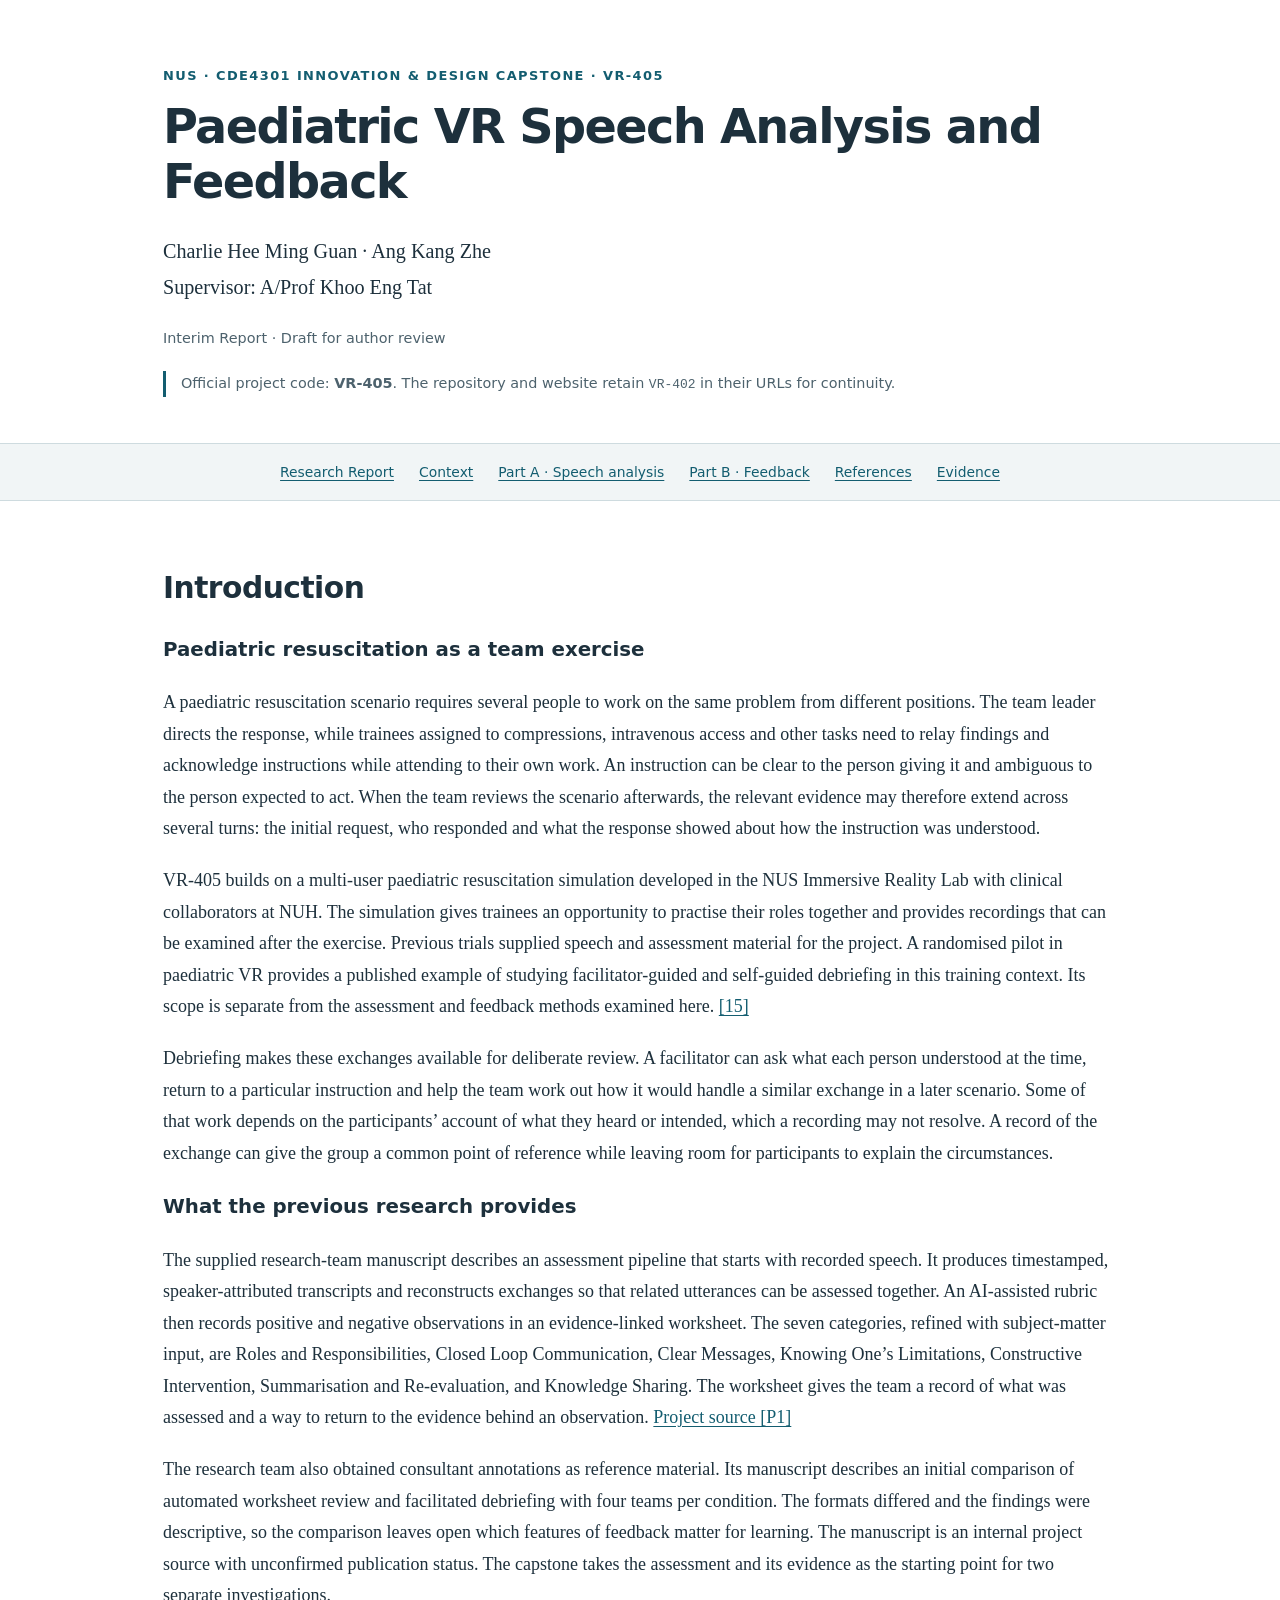
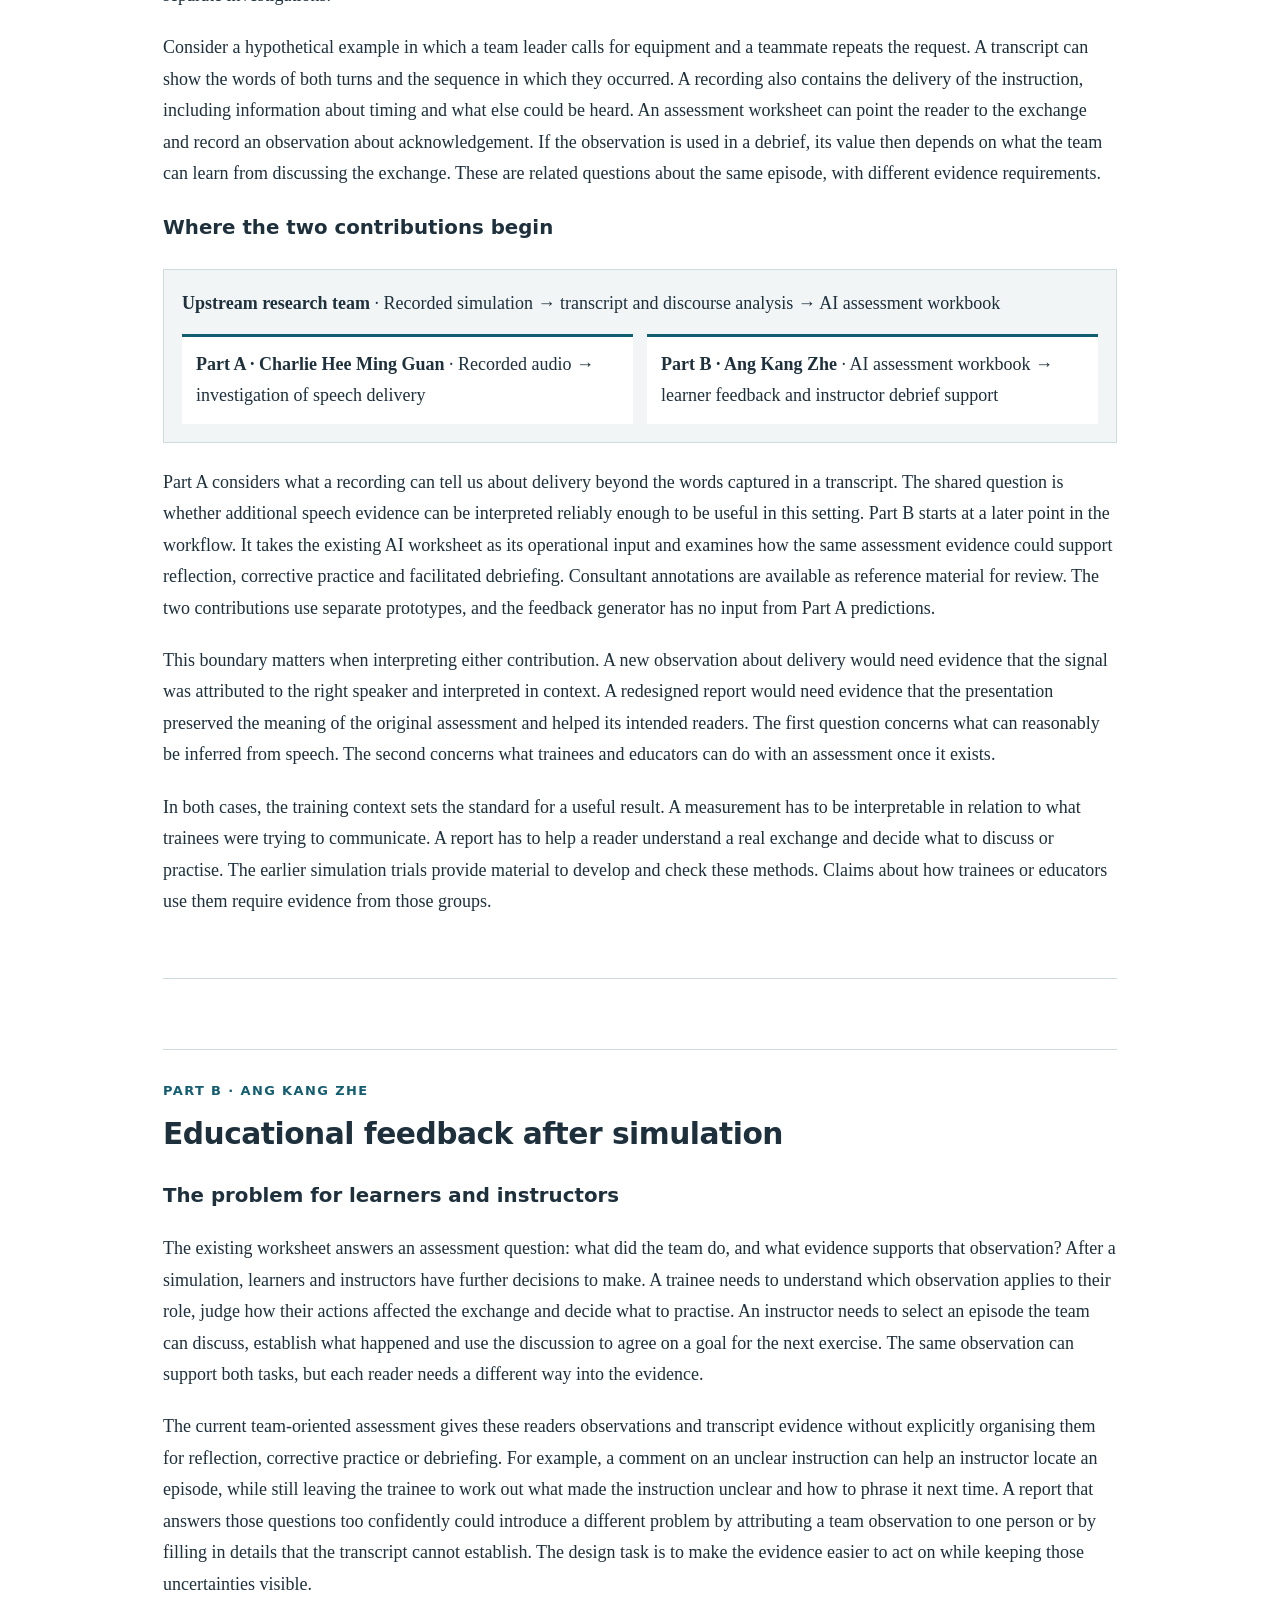
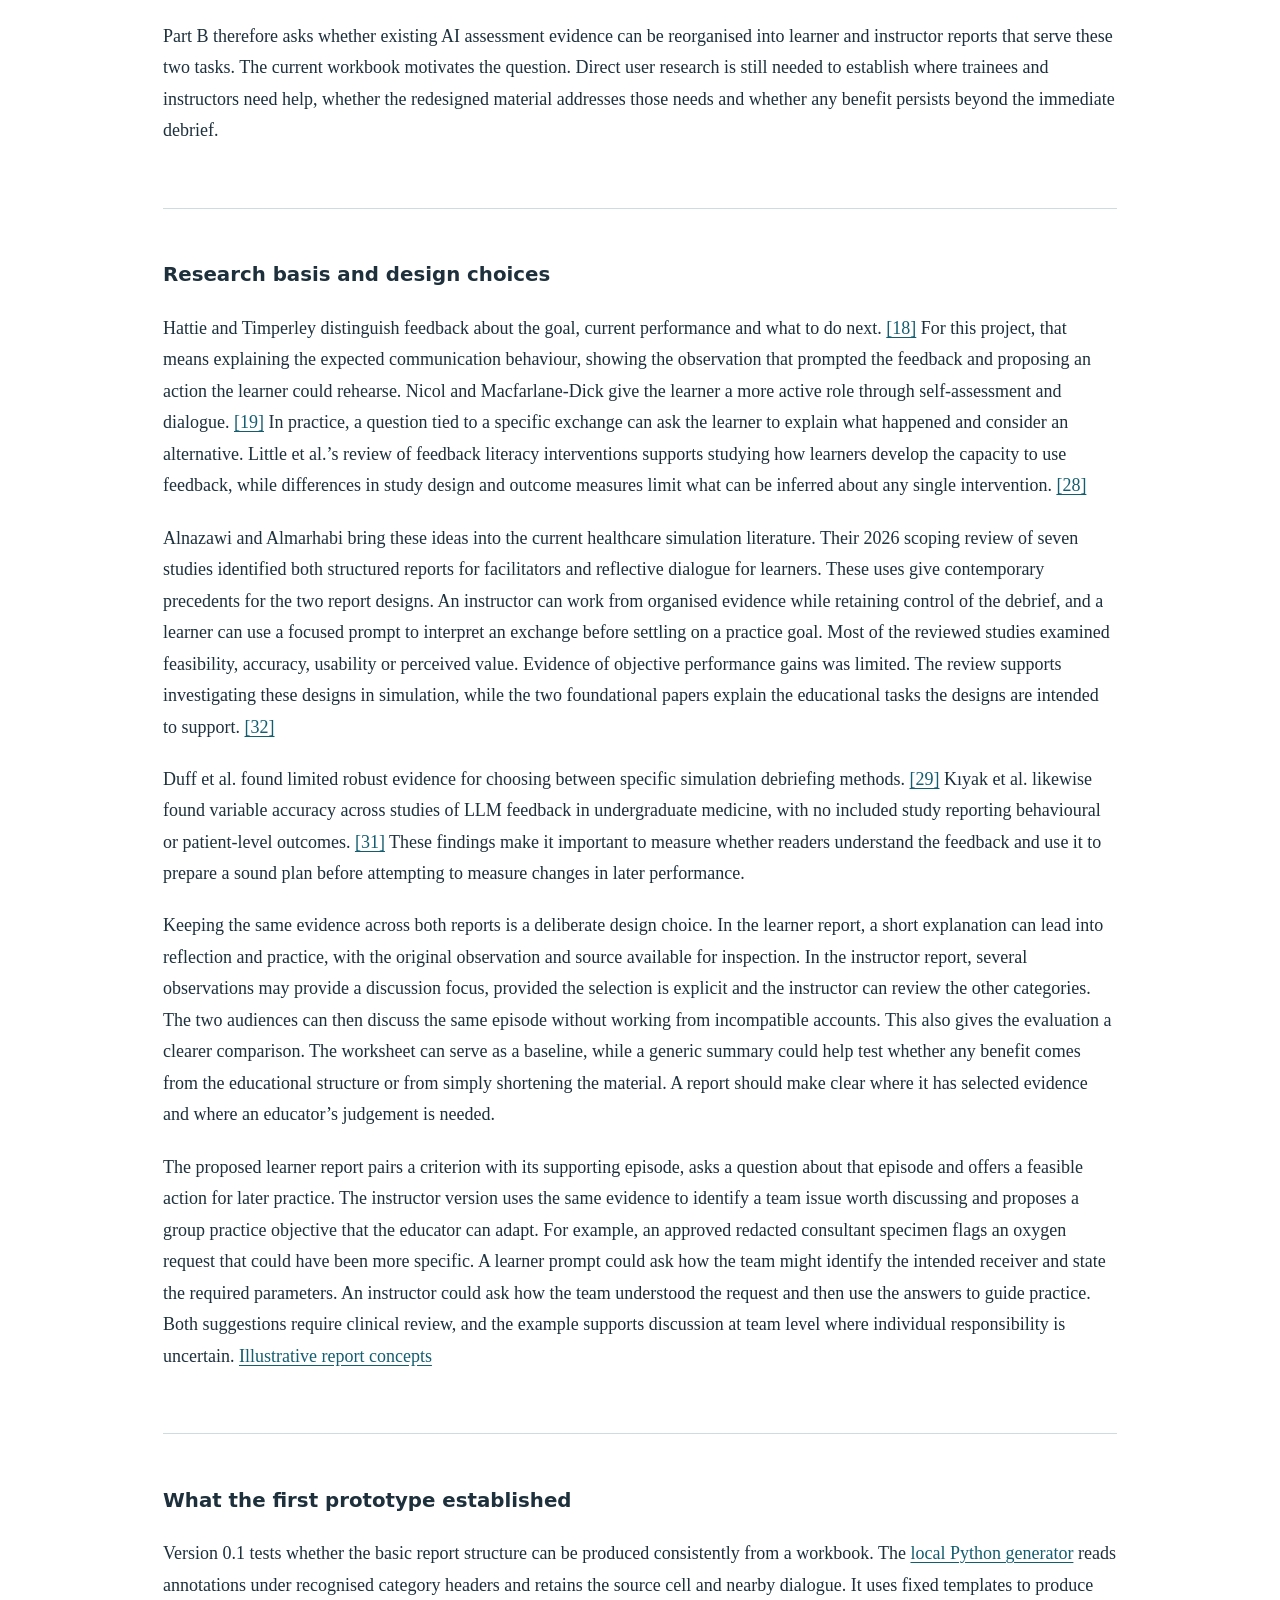
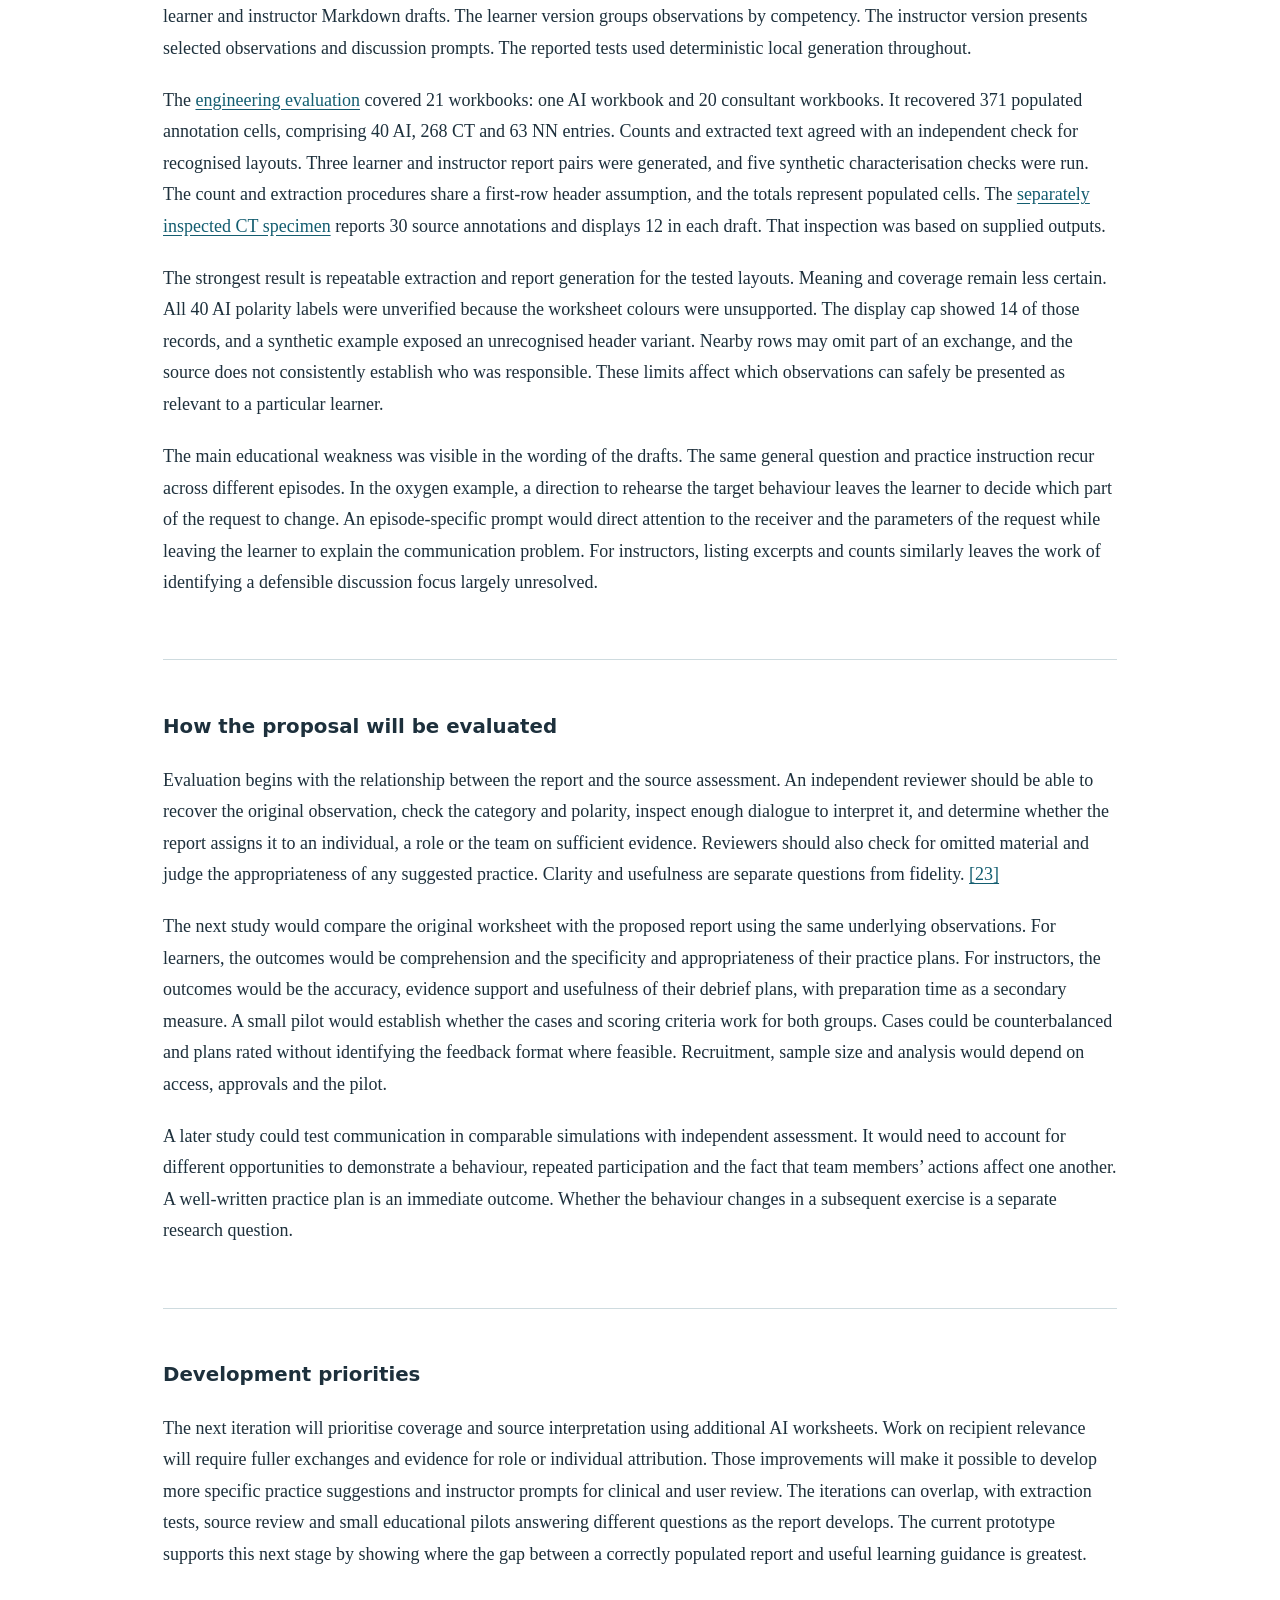
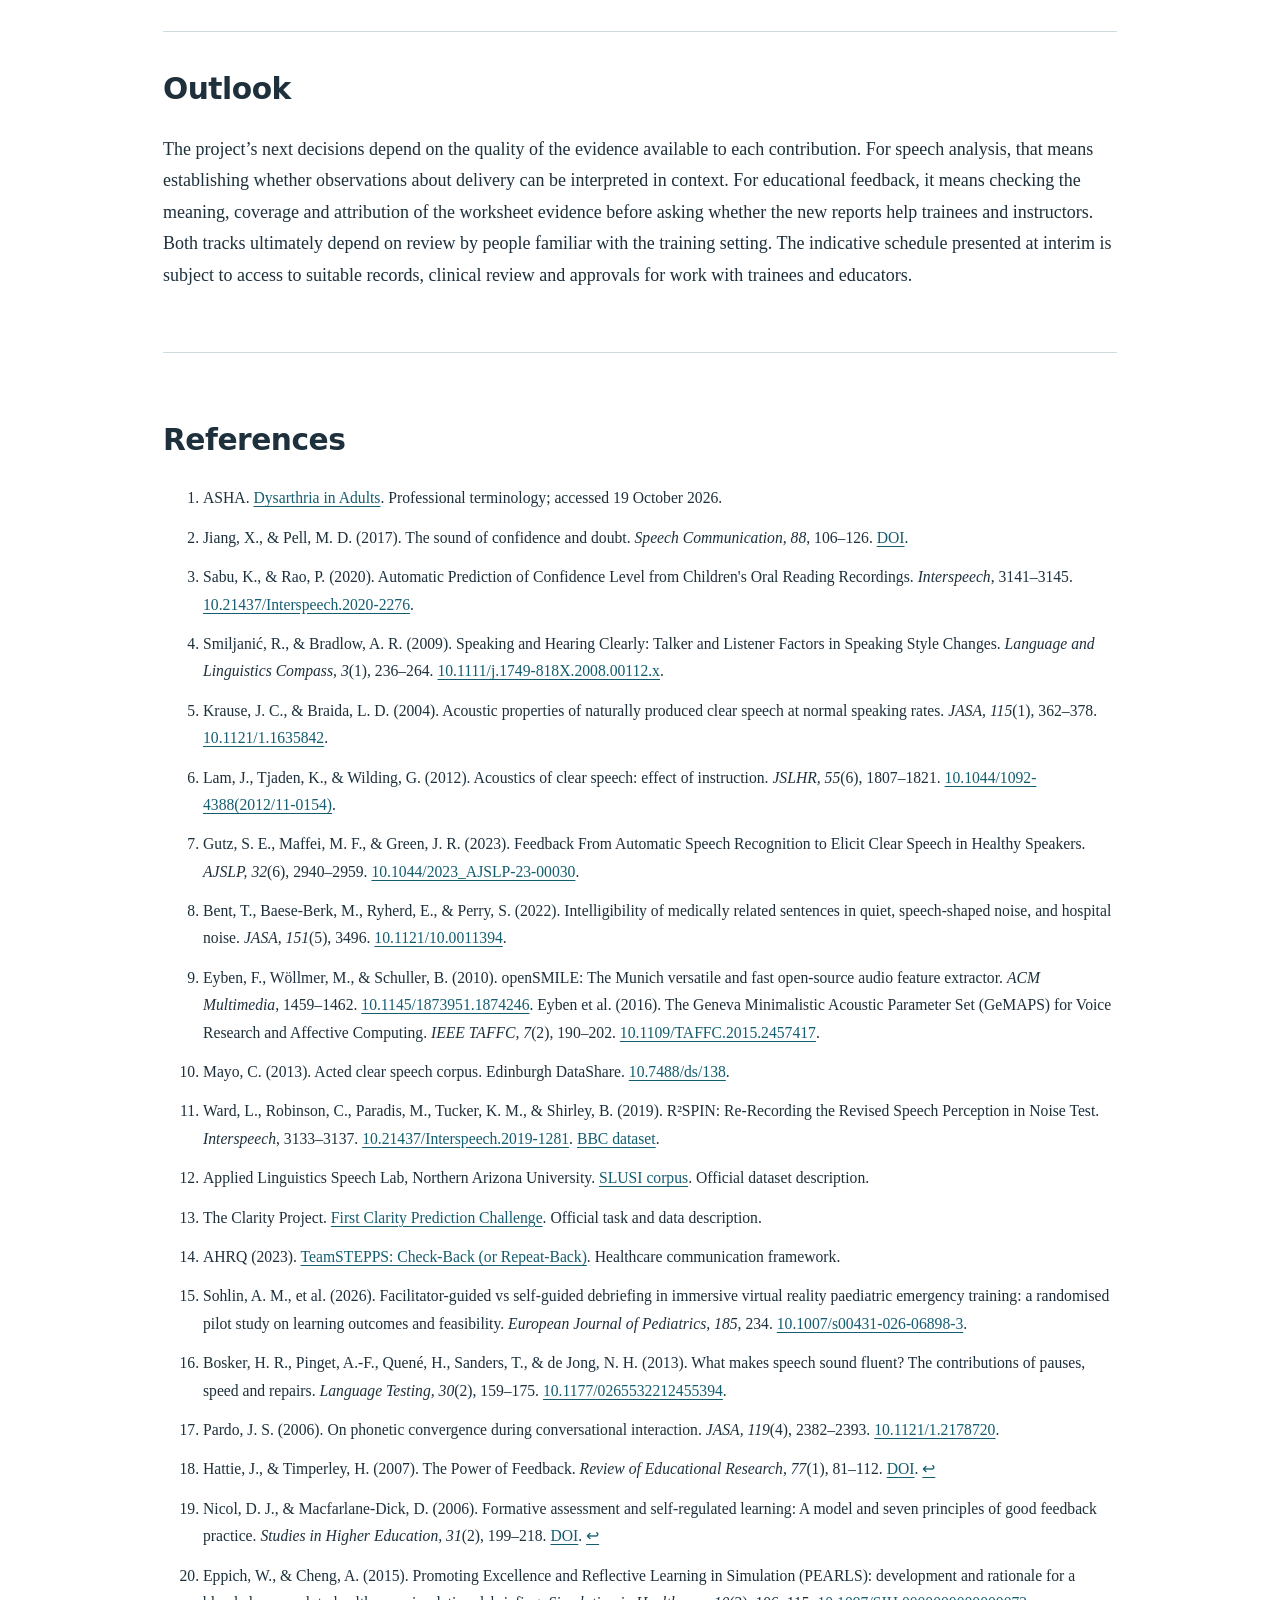
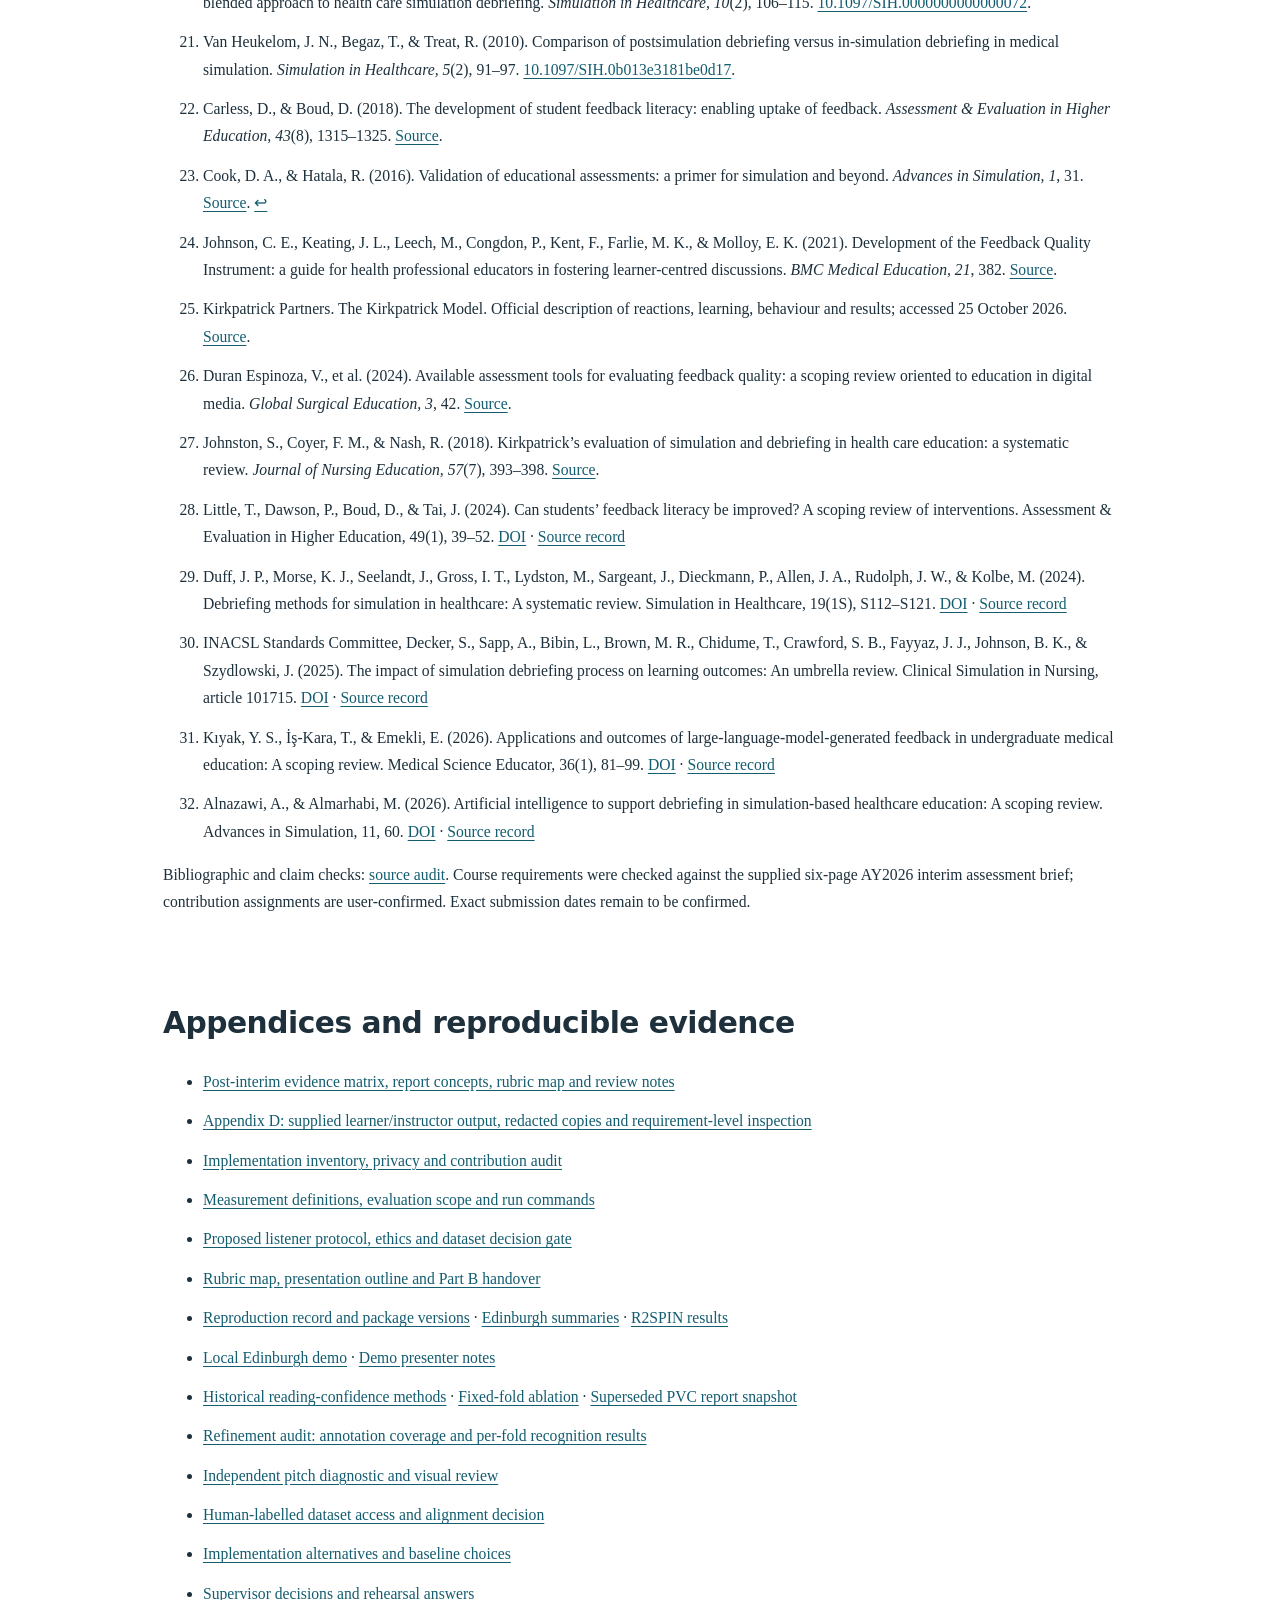
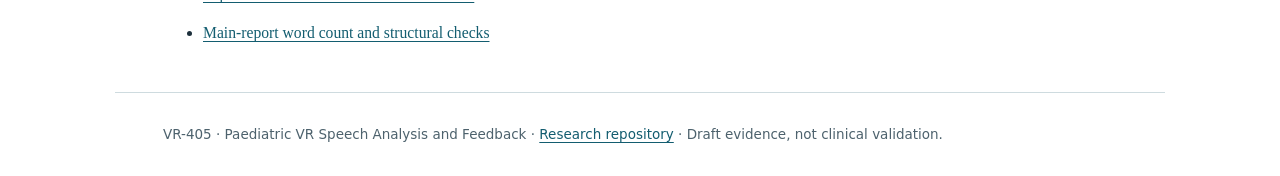
==== interim-report.html @ 2b31707f "Publish revised interim report as a separate page" ====
<!doctype html>
<html lang="en">
<head><meta charset="utf-8"><meta name="viewport" content="width=device-width, initial-scale=1"><meta name="description" content="VR-405 CDE4301 group interim research report: reproducible speech analysis and evidence-based feedback presentation for paediatric VR simulation."><title>Interim Report · Paediatric VR Speech Analysis and Feedback · VR-405</title><link rel="stylesheet" href="index.css"></head>
<body>
<header class="masthead"><p class="eyebrow">NUS · CDE4301 Innovation &amp; Design Capstone · VR-405</p><h1>Paediatric VR Speech Analysis and Feedback</h1><p class="team">Charlie Hee Ming Guan · Ang Kang Zhe<br>Supervisor: A/Prof Khoo Eng Tat</p><p class="status">Interim Report · Draft for author review</p><p class="address-note">Official project code: <strong>VR-405</strong>. The repository and website retain <code>VR-402</code> in their URLs for continuity.</p></header>
<nav aria-label="Report navigation"><a href="index.html">Research Report</a><a href="#introduction">Context</a><a href="#part-a">Part A · Speech analysis</a><a href="#part-b">Part B · Feedback</a><a href="#references">References</a><a href="#appendices">Evidence</a></nav>
<main id="main-report">
<section id="introduction"><h2>Introduction</h2>
<h3>Paediatric resuscitation as a team exercise</h3>
<p>A paediatric resuscitation scenario requires several people to work on the same problem from different positions. The team leader directs the response, while trainees assigned to compressions, intravenous access and other tasks need to relay findings and acknowledge instructions while attending to their own work. An instruction can be clear to the person giving it and ambiguous to the person expected to act. When the team reviews the scenario afterwards, the relevant evidence may therefore extend across several turns: the initial request, who responded and what the response showed about how the instruction was understood.</p>
<p>VR-405 builds on a multi-user paediatric resuscitation simulation developed in the NUS Immersive Reality Lab with clinical collaborators at NUH. The simulation gives trainees an opportunity to practise their roles together and provides recordings that can be examined after the exercise. Previous trials supplied speech and assessment material for the project. A randomised pilot in paediatric VR provides a published example of studying facilitator-guided and self-guided debriefing in this training context. Its scope is separate from the assessment and feedback methods examined here. <a href="#ref-vr">[15]</a></p>
<p>Debriefing makes these exchanges available for deliberate review. A facilitator can ask what each person understood at the time, return to a particular instruction and help the team work out how it would handle a similar exchange in a later scenario. Some of that work depends on the participants’ account of what they heard or intended, which a recording may not resolve. A record of the exchange can give the group a common point of reference while leaving room for participants to explain the circumstances.</p>
<h3>What the previous research provides</h3>
<p>The supplied research-team manuscript describes an assessment pipeline that starts with recorded speech. It produces timestamped, speaker-attributed transcripts and reconstructs exchanges so that related utterances can be assessed together. An AI-assisted rubric then records positive and negative observations in an evidence-linked worksheet. The seven categories, refined with subject-matter input, are Roles and Responsibilities, Closed Loop Communication, Clear Messages, Knowing One’s Limitations, Constructive Intervention, Summarisation and Re-evaluation, and Knowledge Sharing. The worksheet gives the team a record of what was assessed and a way to return to the evidence behind an observation. <a href="docs/feedback/references.md">Project source [P1]</a></p>
<p>The research team also obtained consultant annotations as reference material. Its manuscript describes an initial comparison of automated worksheet review and facilitated debriefing with four teams per condition. The formats differed and the findings were descriptive, so the comparison leaves open which features of feedback matter for learning. The manuscript is an internal project source with unconfirmed publication status. The capstone takes the assessment and its evidence as the starting point for two separate investigations.</p>
<p>Consider a hypothetical example in which a team leader calls for equipment and a teammate repeats the request. A transcript can show the words of both turns and the sequence in which they occurred. A recording also contains the delivery of the instruction, including information about timing and what else could be heard. An assessment worksheet can point the reader to the exchange and record an observation about acknowledgement. If the observation is used in a debrief, its value then depends on what the team can learn from discussing the exchange. These are related questions about the same episode, with different evidence requirements.</p>
<h3>Where the two contributions begin</h3>
<div class="handover" role="group" aria-label="Research handover and separate contribution paths">
<p><strong>Upstream research team</strong> · Recorded simulation → transcript and discourse analysis → AI assessment workbook</p>
<ul class="handover-paths"><li><strong>Part A · Charlie Hee Ming Guan</strong> · Recorded audio → investigation of speech delivery</li><li><strong>Part B · Ang Kang Zhe</strong> · AI assessment workbook → learner feedback and instructor debrief support</li></ul>
</div>
<p>Part A considers what a recording can tell us about delivery beyond the words captured in a transcript. The shared question is whether additional speech evidence can be interpreted reliably enough to be useful in this setting. Part B starts at a later point in the workflow. It takes the existing AI worksheet as its operational input and examines how the same assessment evidence could support reflection, corrective practice and facilitated debriefing. Consultant annotations are available as reference material for review. The two contributions use separate prototypes, and the feedback generator has no input from Part A predictions.</p>
<p>This boundary matters when interpreting either contribution. A new observation about delivery would need evidence that the signal was attributed to the right speaker and interpreted in context. A redesigned report would need evidence that the presentation preserved the meaning of the original assessment and helped its intended readers. The first question concerns what can reasonably be inferred from speech. The second concerns what trainees and educators can do with an assessment once it exists.</p>
<p>In both cases, the training context sets the standard for a useful result. A measurement has to be interpretable in relation to what trainees were trying to communicate. A report has to help a reader understand a real exchange and decide what to discuss or practise. The earlier simulation trials provide material to develop and check these methods. Claims about how trainees or educators use them require evidence from those groups.</p>
</section>
<section id="part-a" aria-label="Part A · Speech analysis"></section>
<div id="kang-zhe-contribution">
<section id="part-b"><p class="eyebrow">Part B · Ang Kang Zhe</p><h2>Educational feedback after simulation</h2>
<h3>The problem for learners and instructors</h3>
<p>The existing worksheet answers an assessment question: what did the team do, and what evidence supports that observation? After a simulation, learners and instructors have further decisions to make. A trainee needs to understand which observation applies to their role, judge how their actions affected the exchange and decide what to practise. An instructor needs to select an episode the team can discuss, establish what happened and use the discussion to agree on a goal for the next exercise. The same observation can support both tasks, but each reader needs a different way into the evidence.</p>
<p>The current team-oriented assessment gives these readers observations and transcript evidence without explicitly organising them for reflection, corrective practice or debriefing. For example, a comment on an unclear instruction can help an instructor locate an episode, while still leaving the trainee to work out what made the instruction unclear and how to phrase it next time. A report that answers those questions too confidently could introduce a different problem by attributing a team observation to one person or by filling in details that the transcript cannot establish. The design task is to make the evidence easier to act on while keeping those uncertainties visible.</p>
<p>Part B therefore asks whether existing AI assessment evidence can be reorganised into learner and instructor reports that serve these two tasks. The current workbook motivates the question. Direct user research is still needed to establish where trainees and instructors need help, whether the redesigned material addresses those needs and whether any benefit persists beyond the immediate debrief.</p>
</section>
<section id="feedback-theory"><h3>Research basis and design choices</h3>
<p>Hattie and Timperley distinguish feedback about the goal, current performance and what to do next. <a id="cite-feedback-hattie" href="#ref-hattie">[18]</a> For this project, that means explaining the expected communication behaviour, showing the observation that prompted the feedback and proposing an action the learner could rehearse. Nicol and Macfarlane-Dick give the learner a more active role through self-assessment and dialogue. <a id="cite-feedback-nicol" href="#ref-nicol">[19]</a> In practice, a question tied to a specific exchange can ask the learner to explain what happened and consider an alternative. Little et al.’s review of feedback literacy interventions supports studying how learners develop the capacity to use feedback, while differences in study design and outcome measures limit what can be inferred about any single intervention. <a href="#ref-little">[28]</a></p>
<p>Alnazawi and Almarhabi bring these ideas into the current healthcare simulation literature. Their 2026 scoping review of seven studies identified both structured reports for facilitators and reflective dialogue for learners. These uses give contemporary precedents for the two report designs. An instructor can work from organised evidence while retaining control of the debrief, and a learner can use a focused prompt to interpret an exchange before settling on a practice goal. Most of the reviewed studies examined feasibility, accuracy, usability or perceived value. Evidence of objective performance gains was limited. The review supports investigating these designs in simulation, while the two foundational papers explain the educational tasks the designs are intended to support. <a href="#ref-alnazawi">[32]</a></p>
<p>Duff et al. found limited robust evidence for choosing between specific simulation debriefing methods. <a href="#ref-duff">[29]</a> Kıyak et al. likewise found variable accuracy across studies of LLM feedback in undergraduate medicine, with no included study reporting behavioural or patient-level outcomes. <a href="#ref-kiyak">[31]</a> These findings make it important to measure whether readers understand the feedback and use it to prepare a sound plan before attempting to measure changes in later performance.</p>
<p>Keeping the same evidence across both reports is a deliberate design choice. In the learner report, a short explanation can lead into reflection and practice, with the original observation and source available for inspection. In the instructor report, several observations may provide a discussion focus, provided the selection is explicit and the instructor can review the other categories. The two audiences can then discuss the same episode without working from incompatible accounts. This also gives the evaluation a clearer comparison. The worksheet can serve as a baseline, while a generic summary could help test whether any benefit comes from the educational structure or from simply shortening the material. A report should make clear where it has selected evidence and where an educator’s judgement is needed.</p>
<p>The proposed learner report pairs a criterion with its supporting episode, asks a question about that episode and offers a feasible action for later practice. The instructor version uses the same evidence to identify a team issue worth discussing and proposes a group practice objective that the educator can adapt. For example, an approved redacted consultant specimen flags an oxygen request that could have been more specific. A learner prompt could ask how the team might identify the intended receiver and state the required parameters. An instructor could ask how the team understood the request and then use the answers to guide practice. Both suggestions require clinical review, and the example supports discussion at team level where individual responsibility is uncertain. <a href="docs/feedback/post-interim-review.md#proposed-report-concepts">Illustrative report concepts</a></p>
</section>
<section id="feedback-method"><h3>What the first prototype established</h3>
<p>Version 0.1 tests whether the basic report structure can be produced consistently from a workbook. The <a href="prototype/feedback/v0.1/README.md">local Python generator</a> reads annotations under recognised category headers and retains the source cell and nearby dialogue. It uses fixed templates to produce learner and instructor Markdown drafts. The learner version groups observations by competency. The instructor version presents selected observations and discussion prompts. The reported tests used deterministic local generation throughout.</p>
<p>The <a href="docs/feedback/evaluation-v01.html">engineering evaluation</a> covered 21 workbooks: one AI workbook and 20 consultant workbooks. It recovered 371 populated annotation cells, comprising 40 AI, 268 CT and 63 NN entries. Counts and extracted text agreed with an independent check for recognised layouts. Three learner and instructor report pairs were generated, and five synthetic characterisation checks were run. The count and extraction procedures share a first-row header assumption, and the totals represent populated cells. The <a href="docs/feedback/output-v01.html">separately inspected CT specimen</a> reports 30 source annotations and displays 12 in each draft. That inspection was based on supplied outputs.</p>
<p>The strongest result is repeatable extraction and report generation for the tested layouts. Meaning and coverage remain less certain. All 40 AI polarity labels were unverified because the worksheet colours were unsupported. The display cap showed 14 of those records, and a synthetic example exposed an unrecognised header variant. Nearby rows may omit part of an exchange, and the source does not consistently establish who was responsible. These limits affect which observations can safely be presented as relevant to a particular learner.</p>
<p>The main educational weakness was visible in the wording of the drafts. The same general question and practice instruction recur across different episodes. In the oxygen example, a direction to rehearse the target behaviour leaves the learner to decide which part of the request to change. An episode-specific prompt would direct attention to the receiver and the parameters of the request while leaving the learner to explain the communication problem. For instructors, listing excerpts and counts similarly leaves the work of identifying a defensible discussion focus largely unresolved.</p>
</section>
<section id="feedback-evaluation"><h3>How the proposal will be evaluated</h3>
<p>Evaluation begins with the relationship between the report and the source assessment. An independent reviewer should be able to recover the original observation, check the category and polarity, inspect enough dialogue to interpret it, and determine whether the report assigns it to an individual, a role or the team on sufficient evidence. Reviewers should also check for omitted material and judge the appropriateness of any suggested practice. Clarity and usefulness are separate questions from fidelity. <a id="cite-feedback-validity" href="#ref-validity">[23]</a></p>
<p>The next study would compare the original worksheet with the proposed report using the same underlying observations. For learners, the outcomes would be comprehension and the specificity and appropriateness of their practice plans. For instructors, the outcomes would be the accuracy, evidence support and usefulness of their debrief plans, with preparation time as a secondary measure. A small pilot would establish whether the cases and scoring criteria work for both groups. Cases could be counterbalanced and plans rated without identifying the feedback format where feasible. Recruitment, sample size and analysis would depend on access, approvals and the pilot.</p>
<p>A later study could test communication in comparable simulations with independent assessment. It would need to account for different opportunities to demonstrate a behaviour, repeated participation and the fact that team members’ actions affect one another. A well-written practice plan is an immediate outcome. Whether the behaviour changes in a subsequent exercise is a separate research question.</p>
</section>
<section id="feedback-discussion"><h3>Development priorities</h3>
<p>The next iteration will prioritise coverage and source interpretation using additional AI worksheets. Work on recipient relevance will require fuller exchanges and evidence for role or individual attribution. Those improvements will make it possible to develop more specific practice suggestions and instructor prompts for clinical and user review. The iterations can overlap, with extraction tests, source review and small educational pilots answering different questions as the report develops. The current prototype supports this next stage by showing where the gap between a correctly populated report and useful learning guidance is greatest.</p>
</section>
</div>
<section id="conclusion"><h2>Outlook</h2>
<p>The project’s next decisions depend on the quality of the evidence available to each contribution. For speech analysis, that means establishing whether observations about delivery can be interpreted in context. For educational feedback, it means checking the meaning, coverage and attribution of the worksheet evidence before asking whether the new reports help trainees and instructors. Both tracks ultimately depend on review by people familiar with the training setting. The indicative schedule presented at interim is subject to access to suitable records, clinical review and approvals for work with trainees and educators.</p>
</section>
</main>
<section id="references" class="backmatter"><h2>References</h2><ol>
<li id="ref-asha">ASHA. <a href="https://www.asha.org/practice-portal/clinical-topics/dysarthria-in-adults/">Dysarthria in Adults</a>. Professional terminology; accessed 19 October 2026.</li>
<li id="ref-jiang">Jiang, X., &amp; Pell, M. D. (2017). The sound of confidence and doubt. <em>Speech Communication, 88</em>, 106–126. <a href="https://doi.org/10.1016/j.specom.2017.01.011">DOI</a>.</li>
<li id="ref-sabu">Sabu, K., &amp; Rao, P. (2020). Automatic Prediction of Confidence Level from Children's Oral Reading Recordings. <em>Interspeech</em>, 3141–3145. <a href="https://www.isca-archive.org/interspeech_2020/sabu20_interspeech.html">10.21437/Interspeech.2020-2276</a>.</li>
<li id="ref-smiljanic">Smiljanić, R., &amp; Bradlow, A. R. (2009). Speaking and Hearing Clearly: Talker and Listener Factors in Speaking Style Changes. <em>Language and Linguistics Compass, 3</em>(1), 236–264. <a href="https://pubmed.ncbi.nlm.nih.gov/20046964/">10.1111/j.1749-818X.2008.00112.x</a>.</li>
<li id="ref-krause">Krause, J. C., &amp; Braida, L. D. (2004). Acoustic properties of naturally produced clear speech at normal speaking rates. <em>JASA, 115</em>(1), 362–378. <a href="https://pubmed.ncbi.nlm.nih.gov/14759028/">10.1121/1.1635842</a>.</li>
<li id="ref-lam">Lam, J., Tjaden, K., &amp; Wilding, G. (2012). Acoustics of clear speech: effect of instruction. <em>JSLHR, 55</em>(6), 1807–1821. <a href="https://pubmed.ncbi.nlm.nih.gov/22411282/">10.1044/1092-4388(2012/11-0154)</a>.</li>
<li id="ref-gutz">Gutz, S. E., Maffei, M. F., &amp; Green, J. R. (2023). Feedback From Automatic Speech Recognition to Elicit Clear Speech in Healthy Speakers. <em>AJSLP, 32</em>(6), 2940–2959. <a href="https://pubs.asha.org/doi/10.1044/2023_AJSLP-23-00030">10.1044/2023_AJSLP-23-00030</a>.</li>
<li id="ref-bent">Bent, T., Baese-Berk, M., Ryherd, E., &amp; Perry, S. (2022). Intelligibility of medically related sentences in quiet, speech-shaped noise, and hospital noise. <em>JASA, 151</em>(5), 3496. <a href="https://pubmed.ncbi.nlm.nih.gov/35649935/">10.1121/10.0011394</a>.</li>
<li id="ref-features">Eyben, F., Wöllmer, M., &amp; Schuller, B. (2010). openSMILE: The Munich versatile and fast open-source audio feature extractor. <em>ACM Multimedia</em>, 1459–1462. <a href="https://doi.org/10.1145/1873951.1874246">10.1145/1873951.1874246</a>. Eyben et al. (2016). The Geneva Minimalistic Acoustic Parameter Set (GeMAPS) for Voice Research and Affective Computing. <em>IEEE TAFFC, 7</em>(2), 190–202. <a href="https://doi.org/10.1109/TAFFC.2015.2457417">10.1109/TAFFC.2015.2457417</a>.</li>
<li id="ref-mayo">Mayo, C. (2013). Acted clear speech corpus. Edinburgh DataShare. <a href="https://datashare.ed.ac.uk/items/e0d78c30-c38d-41a5-947c-b03186a50a97">10.7488/ds/138</a>.</li>
<li id="ref-ward">Ward, L., Robinson, C., Paradis, M., Tucker, K. M., &amp; Shirley, B. (2019). R²SPIN: Re-Recording the Revised Speech Perception in Noise Test. <em>Interspeech</em>, 3133–3137. <a href="https://www.isca-archive.org/interspeech_2019/ward19b_interspeech.html">10.21437/Interspeech.2019-1281</a>. <a href="https://github.com/bbc/r2spin">BBC dataset</a>.</li>
<li id="ref-slusi">Applied Linguistics Speech Lab, Northern Arizona University. <a href="https://sites.google.com/nau.edu/applied-ling-speech-lab-nau/projects/osim-project/slusi-corpus">SLUSI corpus</a>. Official dataset description.</li>
<li id="ref-clarity">The Clarity Project. <a href="https://claritychallenge.org/docs/cpc1/cpc1_intro">First Clarity Prediction Challenge</a>. Official task and data description.</li>

<li id="ref-teamstepps">AHRQ (2023). <a href="https://www.ahrq.gov/teamstepps-program/curriculum/communication/tools/checkback.html">TeamSTEPPS: Check-Back (or Repeat-Back)</a>. Healthcare communication framework.</li>
<li id="ref-vr">Sohlin, A. M., et al. (2026). Facilitator-guided vs self-guided debriefing in immersive virtual reality paediatric emergency training: a randomised pilot study on learning outcomes and feasibility. <em>European Journal of Pediatrics, 185</em>, 234. <a href="https://pubmed.ncbi.nlm.nih.gov/41925881/">10.1007/s00431-026-06898-3</a>.</li>
<li id="ref-fluency">Bosker, H. R., Pinget, A.-F., Quené, H., Sanders, T., &amp; de Jong, N. H. (2013). What makes speech sound fluent? The contributions of pauses, speed and repairs. <em>Language Testing, 30</em>(2), 159–175. <a href="https://journals.sagepub.com/doi/10.1177/0265532212455394">10.1177/0265532212455394</a>.</li>
<li id="ref-pardo">Pardo, J. S. (2006). On phonetic convergence during conversational interaction. <em>JASA, 119</em>(4), 2382–2393. <a href="https://pubmed.ncbi.nlm.nih.gov/16642851/">10.1121/1.2178720</a>.</li>
<li id="ref-hattie" value="18" tabindex="-1">Hattie, J., &amp; Timperley, H. (2007). The Power of Feedback. <em>Review of Educational Research, 77</em>(1), 81–112. <a href="https://doi.org/10.3102/003465430298487">DOI</a>. <a href="#cite-feedback-hattie" aria-label="Return to citation 18">↩</a></li>
<li id="ref-nicol" value="19" tabindex="-1">Nicol, D. J., &amp; Macfarlane-Dick, D. (2006). Formative assessment and self-regulated learning: A model and seven principles of good feedback practice. <em>Studies in Higher Education, 31</em>(2), 199–218. <a href="https://doi.org/10.1080/03075070600572090">DOI</a>. <a href="#cite-feedback-nicol" aria-label="Return to citation 19">↩</a></li>
<li id="ref-pearls" value="20" tabindex="-1">Eppich, W., &amp; Cheng, A. (2015). Promoting Excellence and Reflective Learning in Simulation (PEARLS): development and rationale for a blended approach to health care simulation debriefing. <em>Simulation in Healthcare, 10</em>(2), 106–115. <a href="https://pubmed.ncbi.nlm.nih.gov/25710312/">10.1097/SIH.0000000000000072</a>.</li>
<li id="ref-timing" value="21" tabindex="-1">Van Heukelom, J. N., Begaz, T., &amp; Treat, R. (2010). Comparison of postsimulation debriefing versus in-simulation debriefing in medical simulation. <em>Simulation in Healthcare, 5</em>(2), 91–97. <a href="https://pubmed.ncbi.nlm.nih.gov/20661008/">10.1097/SIH.0b013e3181be0d17</a>.</li>
<li id="ref-literacy" value="22" tabindex="-1">Carless, D., &amp; Boud, D. (2018). The development of student feedback literacy: enabling uptake of feedback. <em>Assessment &amp; Evaluation in Higher Education, 43</em>(8), 1315–1325. <a href="https://doi.org/10.1080/02602938.2018.1463354">Source</a>.</li>
<li id="ref-validity" value="23" tabindex="-1">Cook, D. A., &amp; Hatala, R. (2016). Validation of educational assessments: a primer for simulation and beyond. <em>Advances in Simulation, 1</em>, 31. <a href="https://pmc.ncbi.nlm.nih.gov/articles/PMC5806296/">Source</a>. <a href="#cite-feedback-validity" aria-label="Return to citation 23">↩</a></li>
<li id="ref-fqi" value="24" tabindex="-1">Johnson, C. E., Keating, J. L., Leech, M., Congdon, P., Kent, F., Farlie, M. K., &amp; Molloy, E. K. (2021). Development of the Feedback Quality Instrument: a guide for health professional educators in fostering learner-centred discussions. <em>BMC Medical Education, 21</em>, 382. <a href="https://link.springer.com/article/10.1186/s12909-021-02722-8">Source</a>.</li>
<li id="ref-kirkpatrick" value="25" tabindex="-1">Kirkpatrick Partners. The Kirkpatrick Model. Official description of reactions, learning, behaviour and results; accessed 25 October 2026. <a href="https://www.kirkpatrickpartners.com/the-kirkpatrick-model/">Source</a>.</li>
<li id="ref-tools" value="26" tabindex="-1">Duran Espinoza, V., et al. (2024). Available assessment tools for evaluating feedback quality: a scoping review oriented to education in digital media. <em>Global Surgical Education, 3</em>, 42. <a href="https://link.springer.com/article/10.1007/s44186-024-00239-4">Source</a>.</li>
<li id="ref-training" value="27" tabindex="-1">Johnston, S., Coyer, F. M., &amp; Nash, R. (2018). Kirkpatrick’s evaluation of simulation and debriefing in health care education: a systematic review. <em>Journal of Nursing Education, 57</em>(7), 393–398. <a href="https://doi.org/10.3928/01484834-20180618-03">Source</a>.</li>
<li id="ref-little" value="28">Little, T., Dawson, P., Boud, D., &amp; Tai, J. (2024). Can students’ feedback literacy be improved? A scoping review of interventions. Assessment &amp; Evaluation in Higher Education, 49(1), 39–52. <a href="https://doi.org/10.1080/02602938.2023.2177613">DOI</a> · <a href="https://opus.lib.uts.edu.au/handle/10453/179199">Source record</a></li>
<li id="ref-duff" value="29">Duff, J. P., Morse, K. J., Seelandt, J., Gross, I. T., Lydston, M., Sargeant, J., Dieckmann, P., Allen, J. A., Rudolph, J. W., &amp; Kolbe, M. (2024). Debriefing methods for simulation in healthcare: A systematic review. Simulation in Healthcare, 19(1S), S112–S121. <a href="https://doi.org/10.1097/SIH.0000000000000765">DOI</a> · <a href="https://pubmed.ncbi.nlm.nih.gov/38240623/">Source record</a></li>
<li id="ref-decker" value="30">INACSL Standards Committee, Decker, S., Sapp, A., Bibin, L., Brown, M. R., Chidume, T., Crawford, S. B., Fayyaz, J. J., Johnson, B. K., &amp; Szydlowski, J. (2025). The impact of simulation debriefing process on learning outcomes: An umbrella review. Clinical Simulation in Nursing, article 101715. <a href="https://doi.org/10.1016/j.ecns.2025.101715">DOI</a> · <a href="https://www.sciencedirect.com/science/article/pii/S1876139925000325">Source record</a></li>
<li id="ref-kiyak" value="31">Kıyak, Y. S., İş-Kara, T., &amp; Emekli, E. (2026). Applications and outcomes of large-language-model-generated feedback in undergraduate medical education: A scoping review. Medical Science Educator, 36(1), 81–99. <a href="https://doi.org/10.1007/s40670-025-02621-3">DOI</a> · <a href="https://pubmed.ncbi.nlm.nih.gov/41939019/">Source record</a></li>
<li id="ref-alnazawi" value="32">Alnazawi, A., &amp; Almarhabi, M. (2026). Artificial intelligence to support debriefing in simulation-based healthcare education: A scoping review. Advances in Simulation, 11, 60. <a href="https://doi.org/10.1186/s41077-026-00447-6">DOI</a> · <a href="https://link.springer.com/article/10.1186/s41077-026-00447-6">Source record</a></li>
</ol><p>Bibliographic and claim checks: <a href="docs/references/source-audit.md">source audit</a>. Course requirements were checked against the supplied six-page AY2026 interim assessment brief; contribution assignments are user-confirmed. Exact submission dates remain to be confirmed.</p></section>
<section id="appendices" class="backmatter"><h2>Appendices and reproducible evidence</h2><ul><li><a href="docs/feedback/post-interim-review.md">Post-interim evidence matrix, report concepts, rubric map and review notes</a></li><li><a href="docs/feedback/output-v01.html">Appendix D: supplied learner/instructor output, redacted copies and requirement-level inspection</a></li><li><a href="docs/research/evidence-audit.md">Implementation inventory, privacy and contribution audit</a></li><li><a href="docs/methodology/reproduction.md">Measurement definitions, evaluation scope and run commands</a></li><li><a href="docs/methodology/listener-validation.md">Proposed listener protocol, ethics and dataset decision gate</a></li><li><a href="docs/research/interim-preparation.md">Rubric map, presentation outline and Part B handover</a></li><li><a href="docs/results/reproduction.json">Reproduction record and package versions</a> · <a href="docs/results/edinburgh_summary.csv">Edinburgh summaries</a> · <a href="docs/results/r2spin_summary.csv">R2SPIN results</a></li><li><a href="prototype/pvc/edinburgh/README.md">Local Edinburgh demo</a> · <a href="prototype/pvc/edinburgh/PRESENTER.md">Demo presenter notes</a></li><li><a href="docs/reading_confidence_benchmark.md">Historical reading-confidence methods</a> · <a href="docs/reading_confidence_ablation.md">Fixed-fold ablation</a> · <a href="docs/research/historical-pvc-report.html">Superseded PVC report snapshot</a></li><li><a href="docs/results/measurement-audit.md">Refinement audit: annotation coverage and per-fold recognition results</a></li><li><a href="docs/results/pitch-quality-review.md">Independent pitch diagnostic and visual review</a></li><li><a href="docs/research/dataset-decision.md">Human-labelled dataset access and alignment decision</a></li><li><a href="docs/methodology/method-selection.md">Implementation alternatives and baseline choices</a></li><li><a href="docs/research/supervisor-decisions.md">Supervisor decisions and rehearsal answers</a></li><li><a href="docs/results/interim-report-checks.json">Main-report word count and structural checks</a></li></ul></section>
<footer>VR-405 · Paediatric VR Speech Analysis and Feedback · <a href="https://github.com/Charlieheemg/VR-402">Research repository</a> · Draft evidence, not clinical validation.</footer>
</body></html>
---- index.css ----
:root{--ink:#1d303c;--muted:#4d626d;--accent:#135d70;--line:#cedbdf;--paper:#fff;--wash:#f1f5f6;font-family:Georgia,'Times New Roman',serif;color:var(--ink);background:var(--paper);font-size:18px;line-height:1.75}*{box-sizing:border-box}body{margin:0}.masthead,main,.backmatter,footer{max-width:1050px;margin:auto;padding:30px 48px}.masthead{padding-top:65px;padding-bottom:25px}h1,h2,h3,nav,.eyebrow,.status,.address-note,figcaption{font-family:system-ui,-apple-system,sans-serif}h1{font-size:2.65rem;line-height:1.15;letter-spacing:-1.6px;margin:12px 0 25px}h2{font-size:1.65rem;line-height:1.3;letter-spacing:-.5px;margin:8px 0 25px}h3{font-size:1.1rem}.team{font-size:1.12rem}.eyebrow{font-size:.72rem;letter-spacing:1.4px;text-transform:uppercase;color:var(--accent);font-weight:750;margin-bottom:12px}.status,.address-note{font-size:.8rem;color:var(--muted)}.address-note{border-left:3px solid var(--accent);padding-left:15px}nav{background:var(--wash);border-block:1px solid var(--line);display:flex;justify-content:center;flex-wrap:wrap;gap:8px 25px;padding:16px 25px;font-size:.77rem}a{color:var(--accent);text-underline-offset:3px}a:hover{color:#092d38}a:focus-visible{outline:3px solid #a66300;outline-offset:4px}main section{padding:30px 0 40px;border-bottom:1px solid var(--line);scroll-margin-top:20px}p{margin:0 0 1.15rem}figure{margin:32px 0}figure img{width:100%;height:auto;display:block;border:1px solid var(--line)}figcaption{font-size:.77rem;color:var(--muted);line-height:1.6;margin-top:12px}.draft{background:#fcf7eb;padding:30px 25px!important;border-left:4px solid #a36b13}.backmatter{font-size:.87rem}.backmatter li{margin-bottom:12px;overflow-wrap:anywhere}footer{font-family:system-ui;font-size:.75rem;border-top:1px solid var(--line);color:var(--muted)}code{font-size:.9em}strong{font-weight:700}@media(max-width:680px){:root{font-size:17px}.masthead,main,.backmatter,footer{padding:24px 20px}.masthead{padding-top:35px}h1{font-size:2rem}h2{font-size:1.4rem}nav{justify-content:flex-start;gap:12px 20px}.draft{padding:22px 16px!important}figure{margin-inline:-6px}}@media print{nav{display:none}:root{font-size:11pt}.masthead,main,.backmatter,footer{padding:14px 20px;max-width:none}figure{break-inside:avoid}h2,h3{break-after:avoid}.draft{background:none}a{color:inherit}}

@media(max-width:680px){figure{overflow-x:auto}figure img{width:750px;max-width:none}figure::before{content:"Scroll sideways to inspect the figure at readable size.";display:block;font:12px system-ui;color:#4d626d;margin-bottom:8px}}

/* Research tables retain readable columns on narrow screens without page overflow. */
.table-scroll{overflow-x:auto;margin:24px 0;border:1px solid var(--line);border-radius:4px}
.table-scroll:focus-visible{outline:3px solid #a66300;outline-offset:3px}
table{border-collapse:collapse;width:100%;min-width:780px;font:14px/1.55 system-ui,sans-serif;text-align:left}
caption{caption-side:top;text-align:left;padding:12px 15px;font-weight:700;color:var(--ink);background:var(--wash)}
th,td{padding:12px;vertical-align:top;border-bottom:1px solid var(--line)}
thead th{background:#e7eff2;color:#193d4a}tbody th{width:24%;font-weight:650}tbody tr:last-child th,tbody tr:last-child td{border-bottom:0}
@media(max-width:680px){.table-scroll::before{content:"Scroll sideways to read all columns.";display:block;padding:10px;font:12px system-ui;color:var(--muted)}}
@media print{.table-scroll{overflow:visible}table{min-width:0;font-size:8pt}tr{break-inside:avoid}}

/* Handover paths use live text so they wrap and remain selectable. */
.handover{margin:24px 0;padding:18px;background:var(--wash);border:1px solid var(--line)}
.handover p{margin-bottom:14px}
.handover-paths{display:grid;grid-template-columns:repeat(auto-fit,minmax(min(100%,290px),1fr));gap:14px;list-style:none;padding:0;margin:0}
.handover-paths li{background:var(--paper);border-top:3px solid var(--accent);padding:12px 14px}
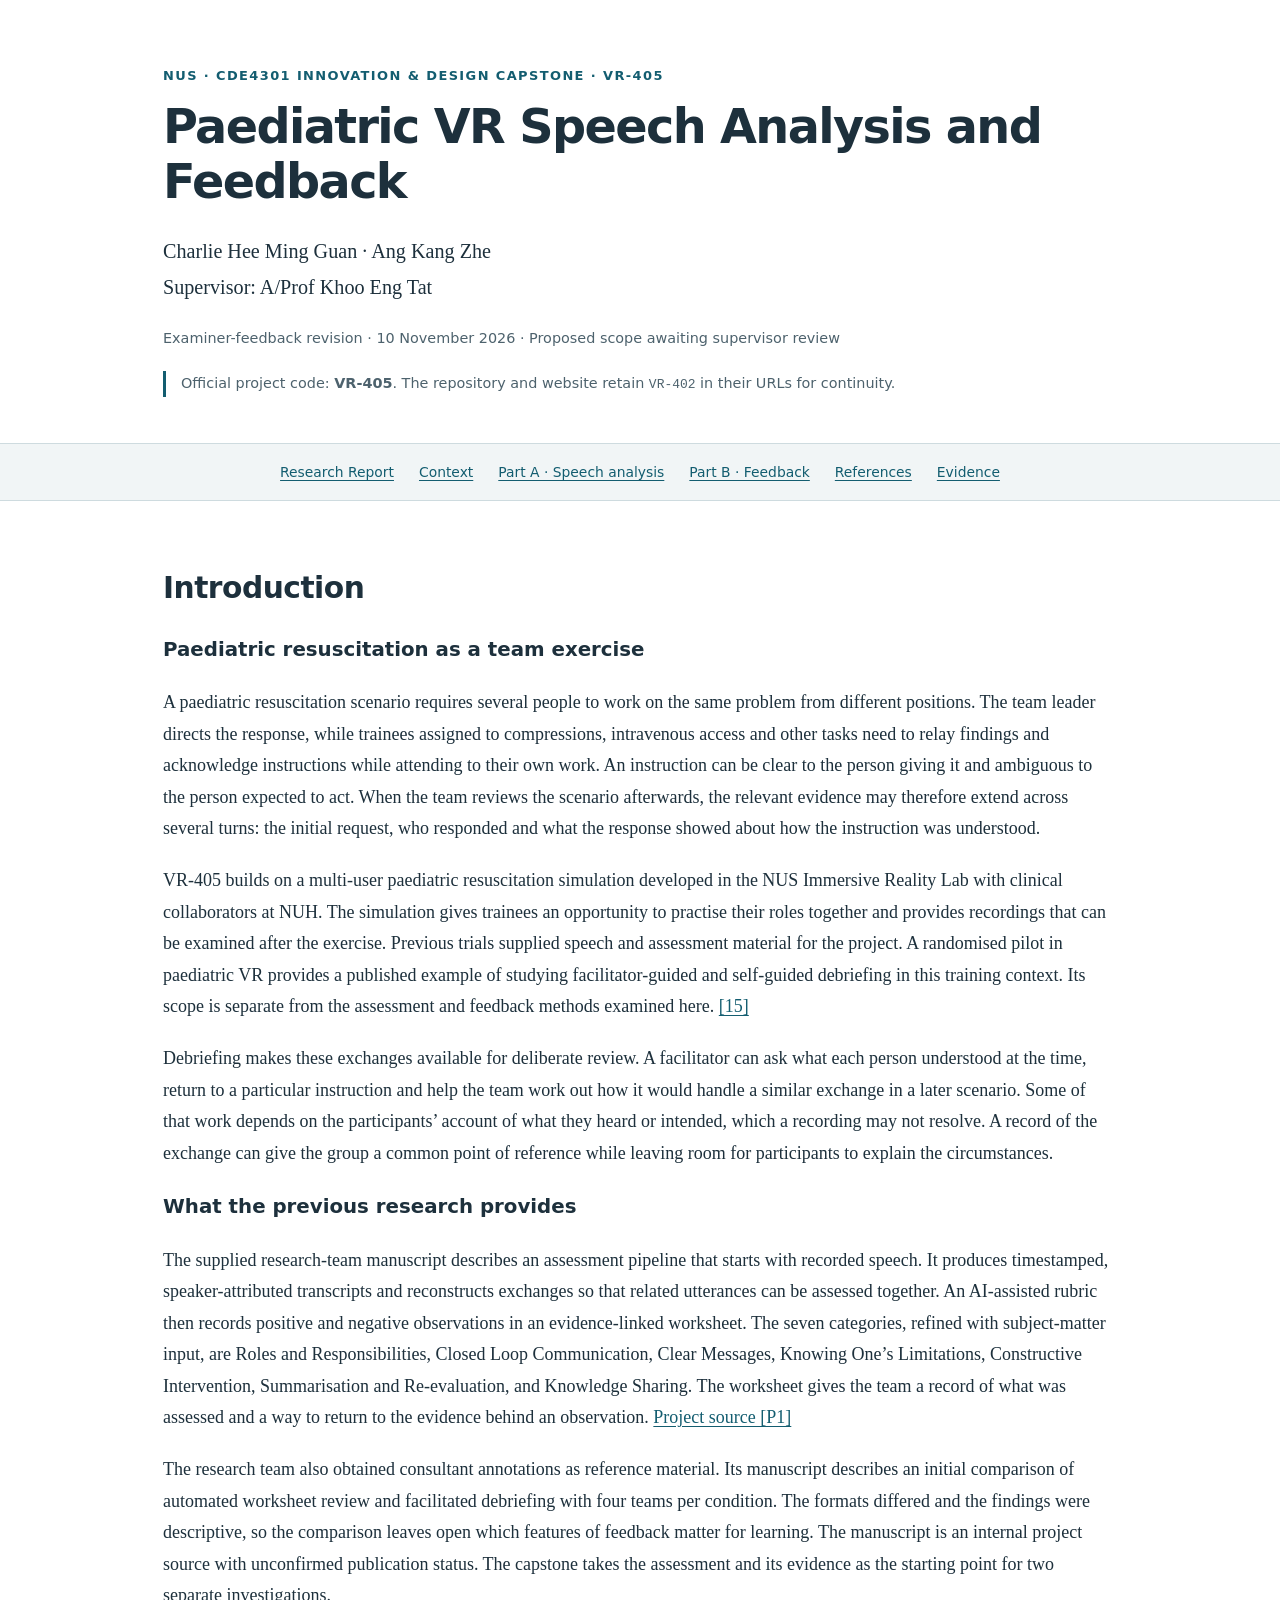
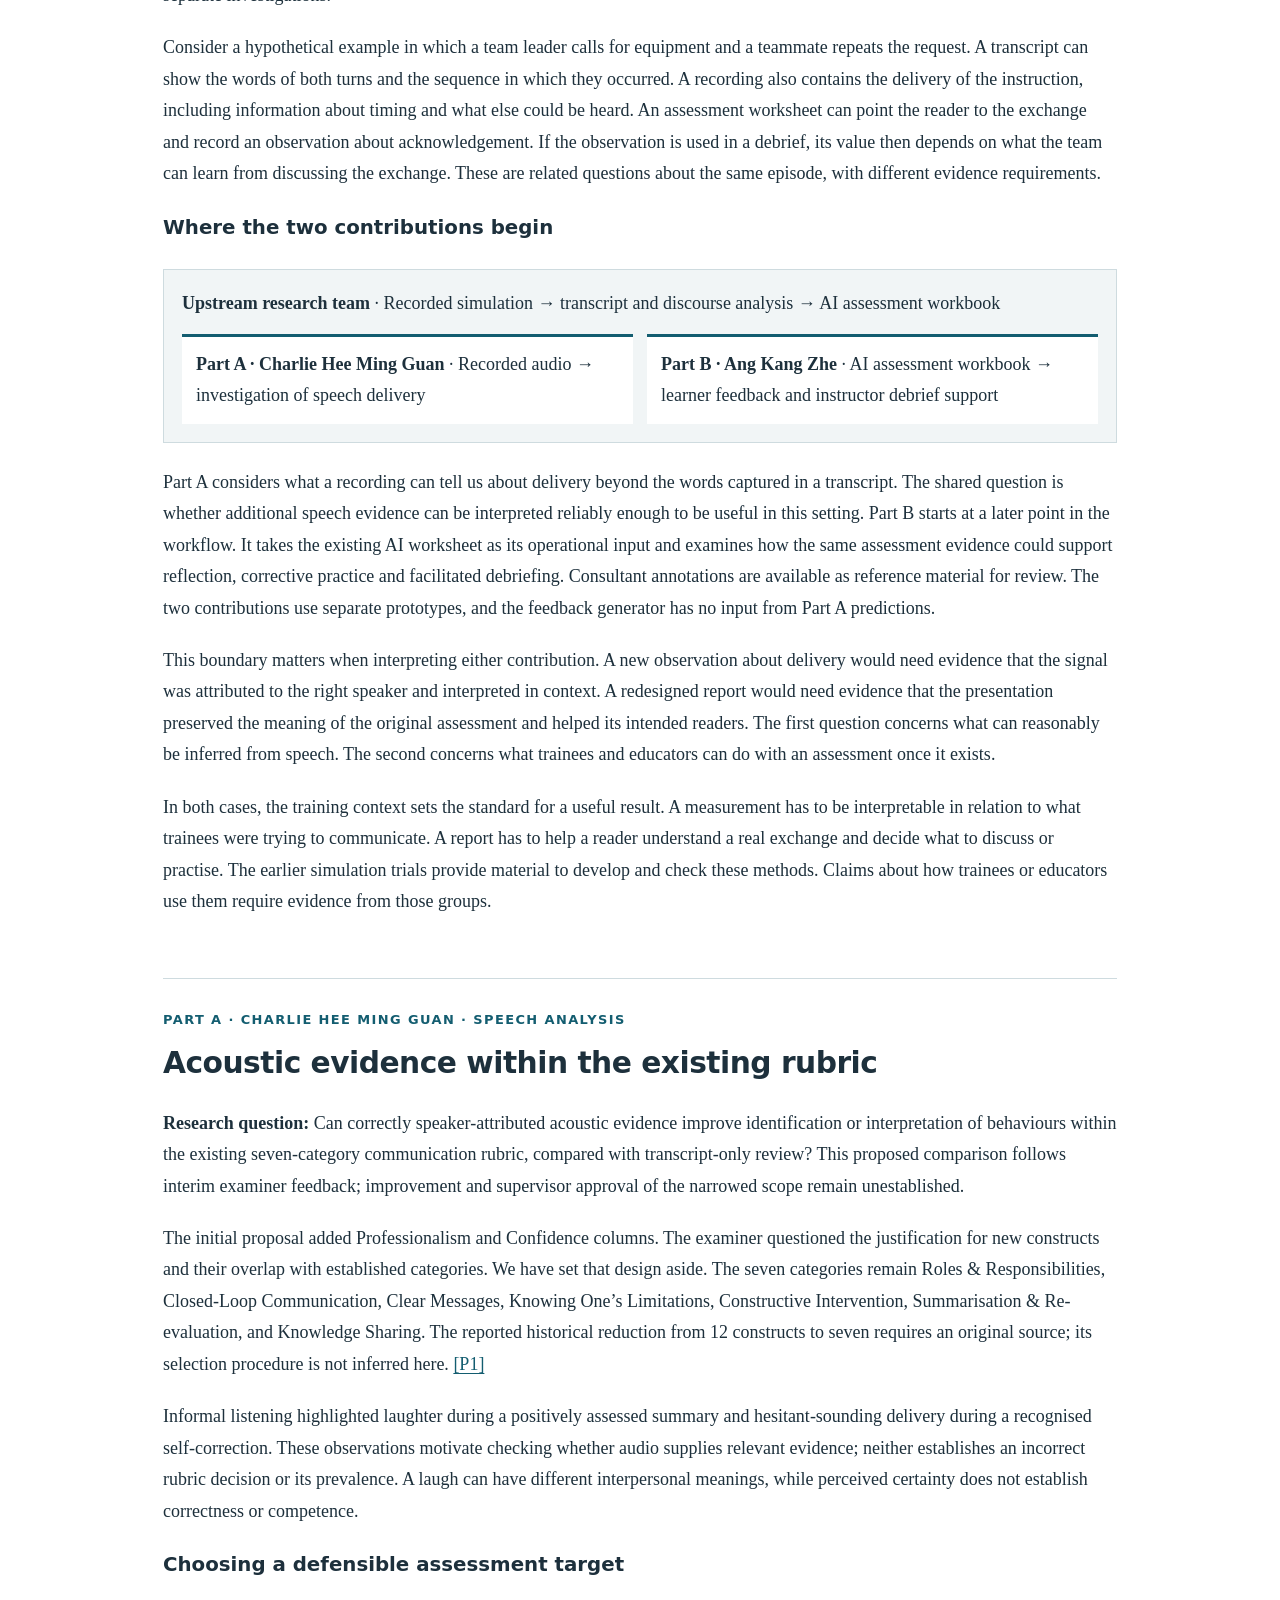
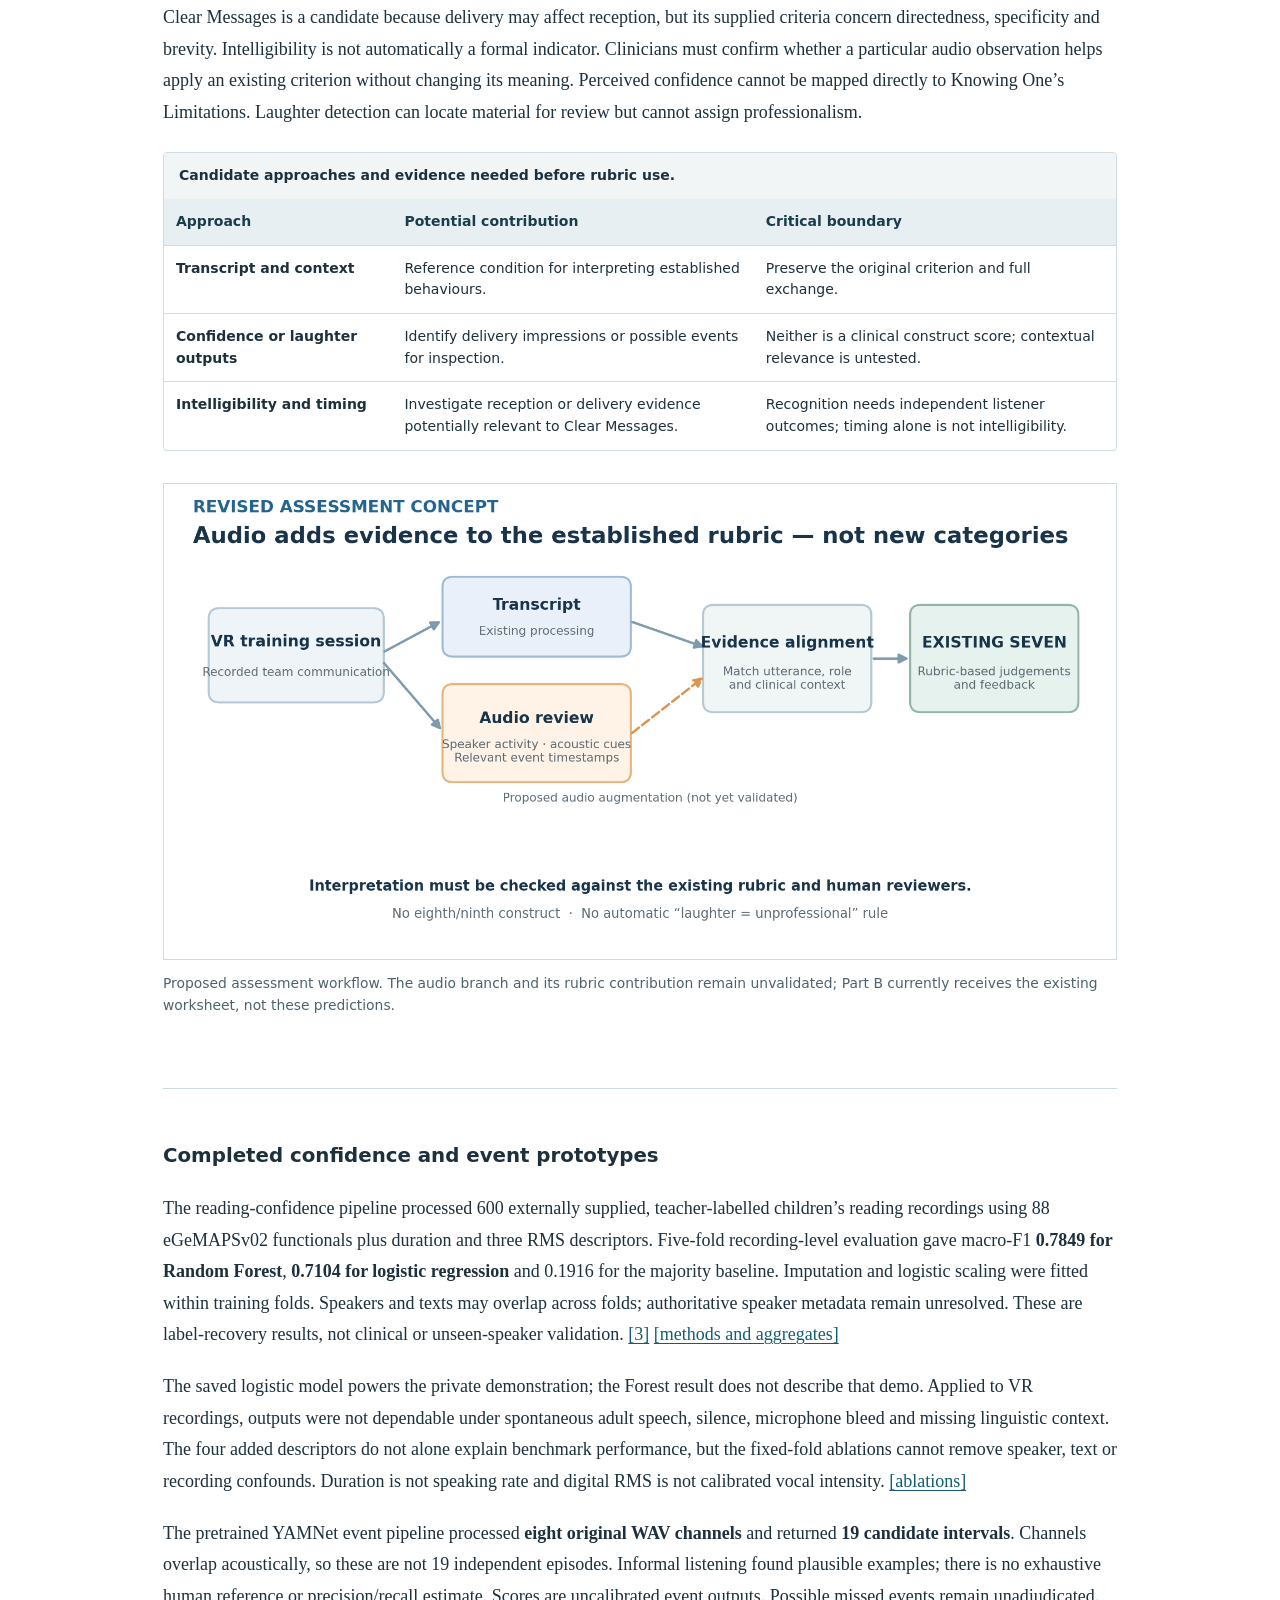
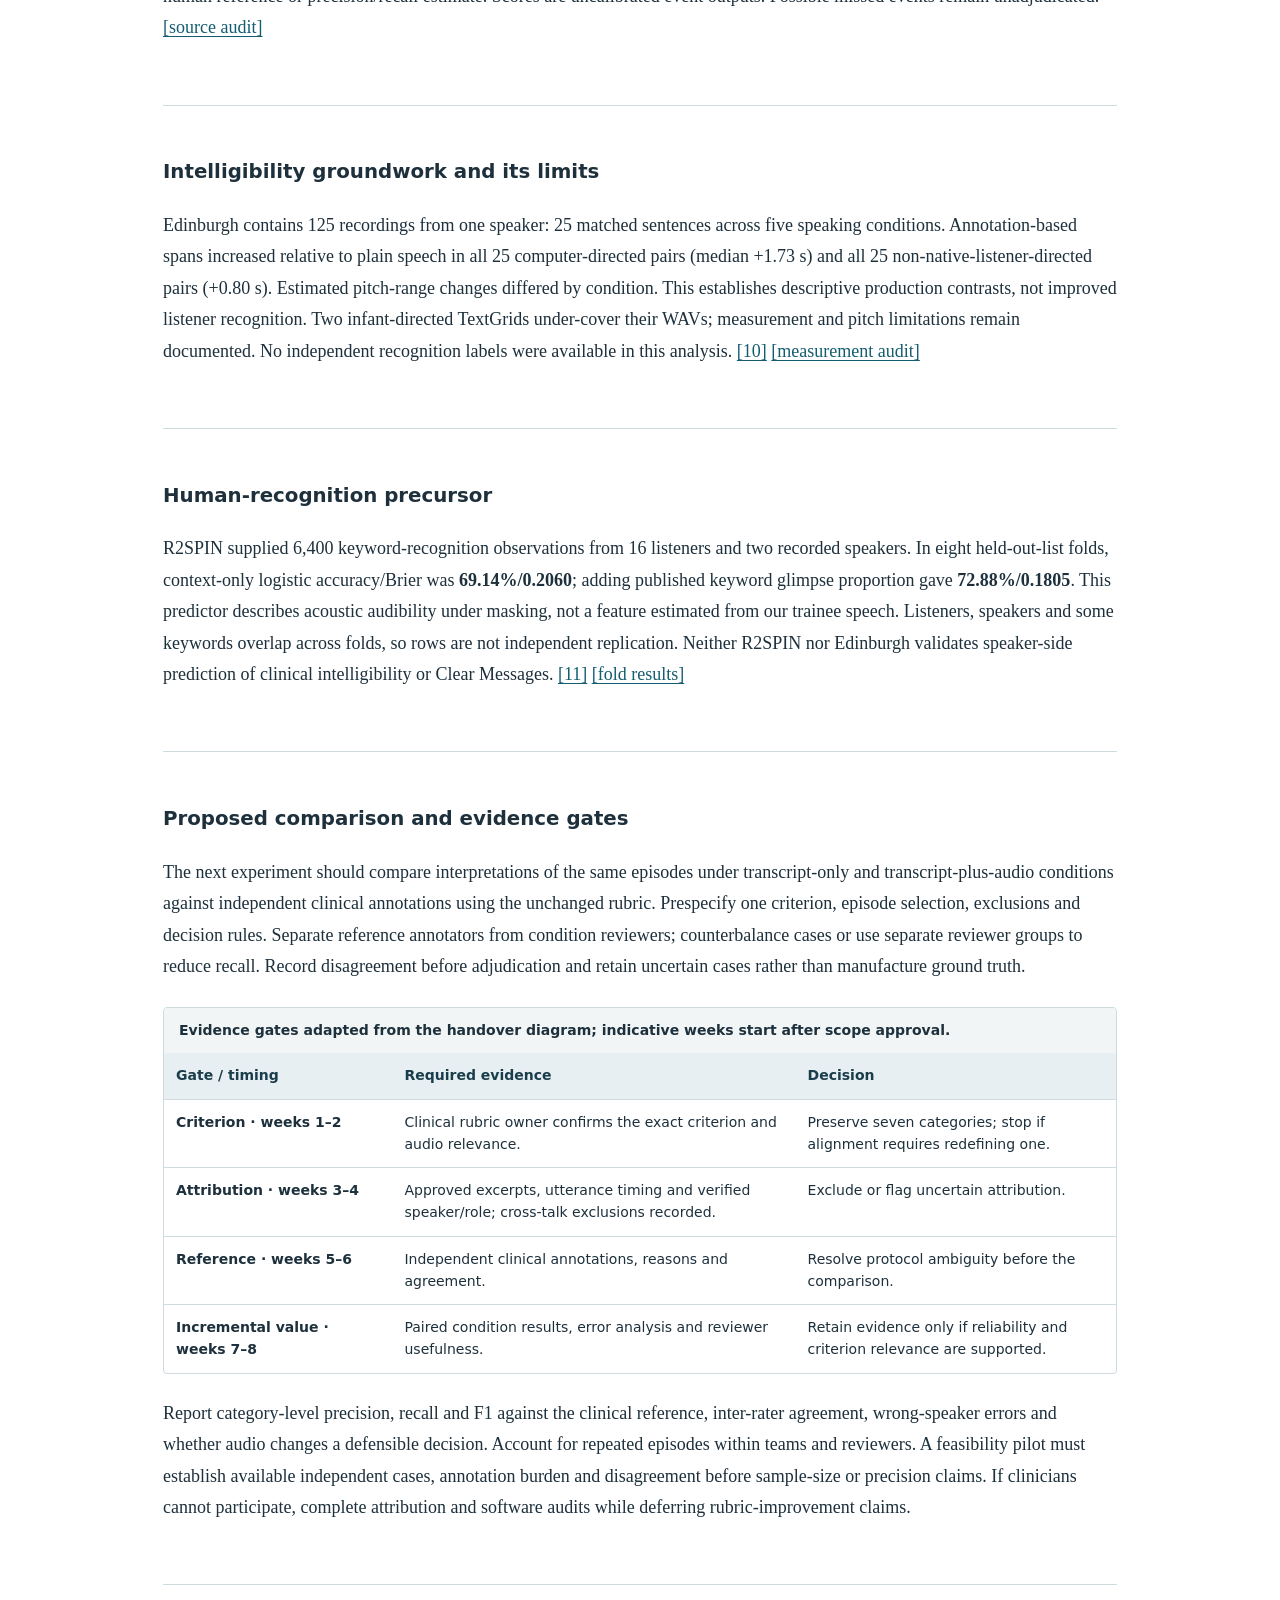
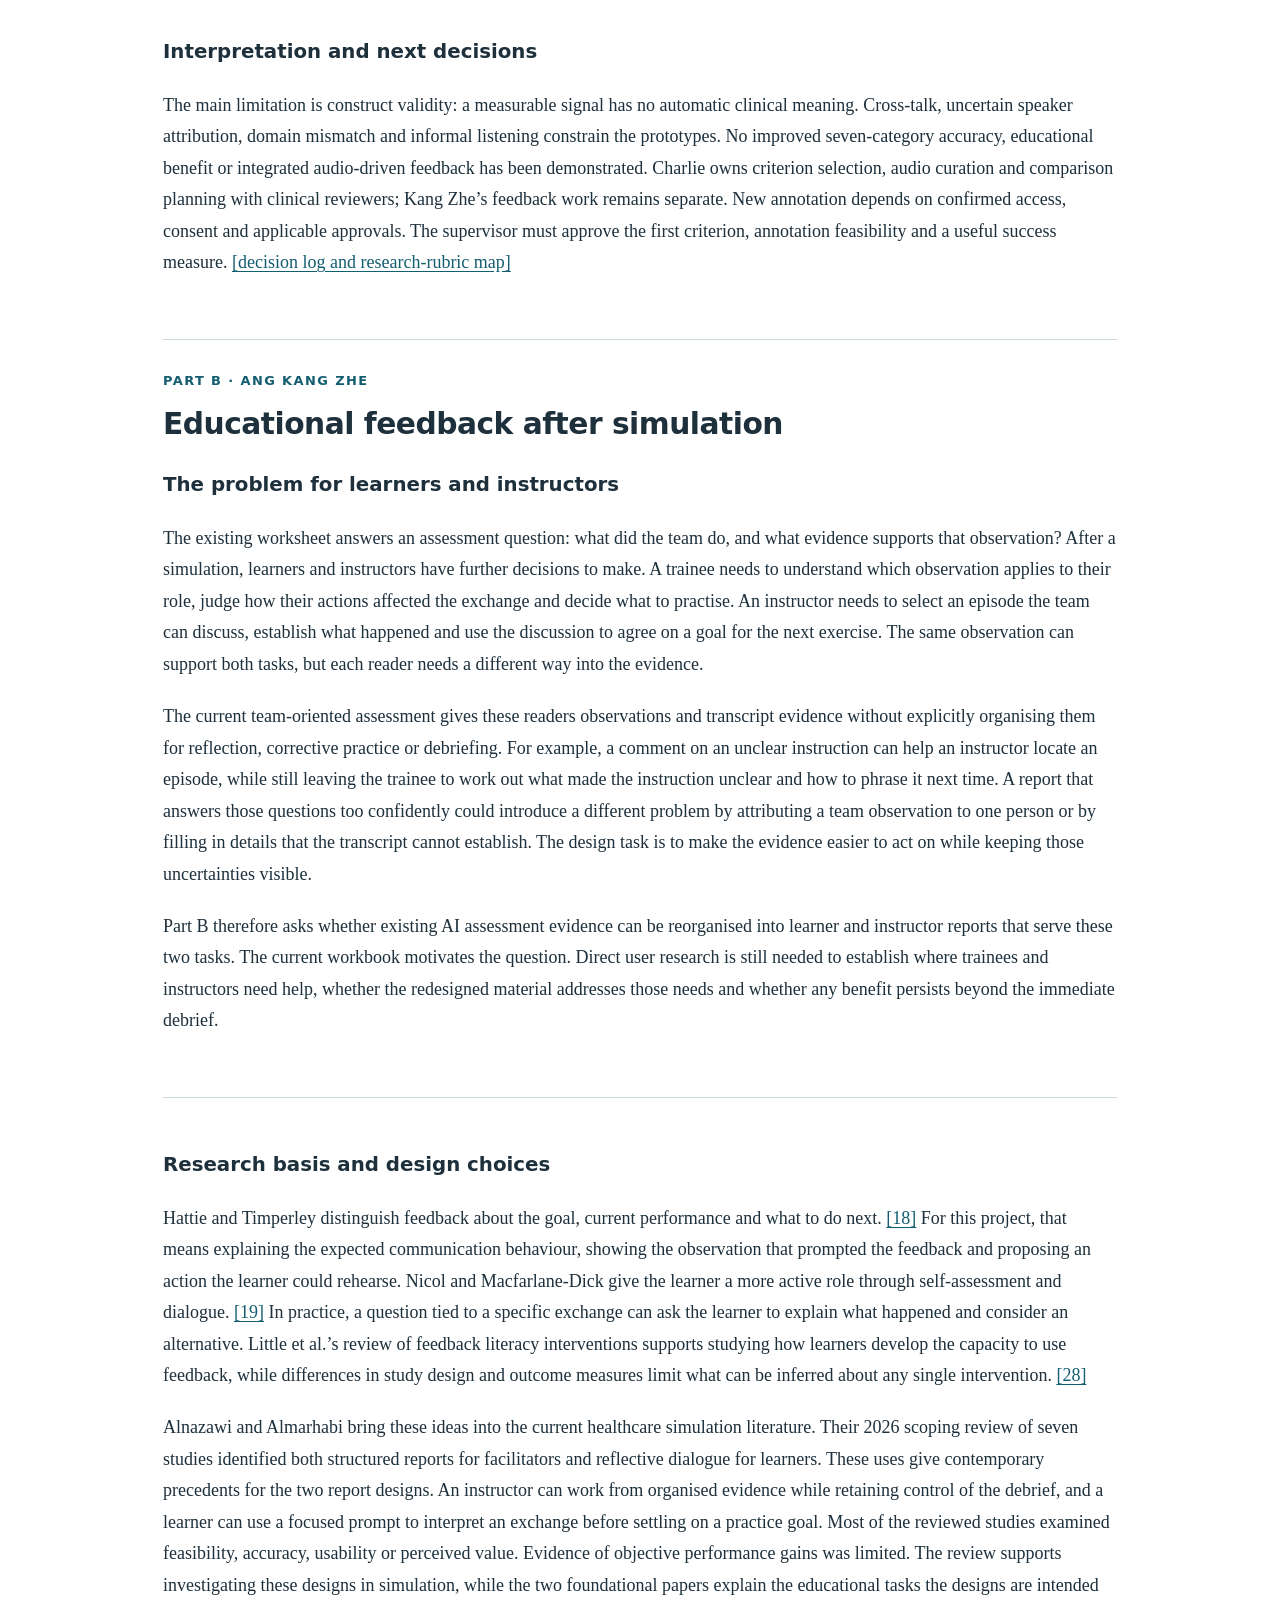
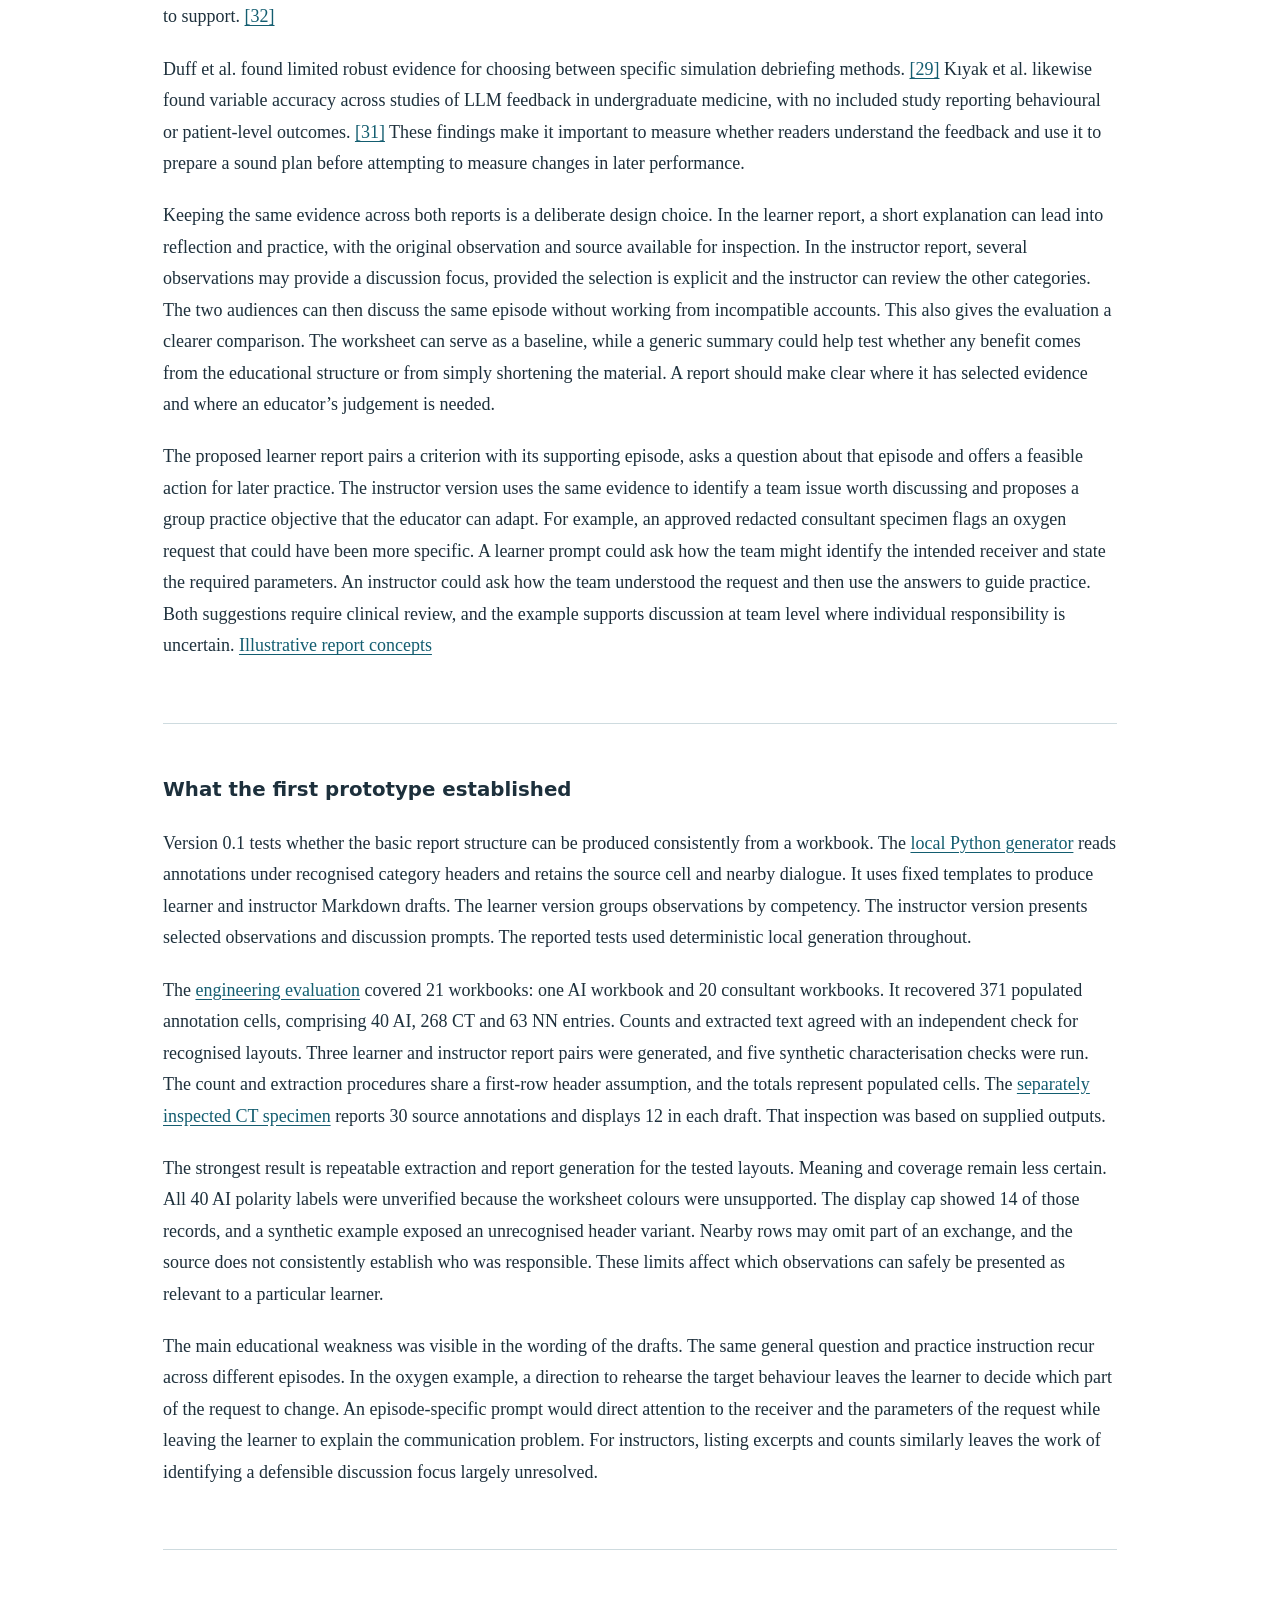
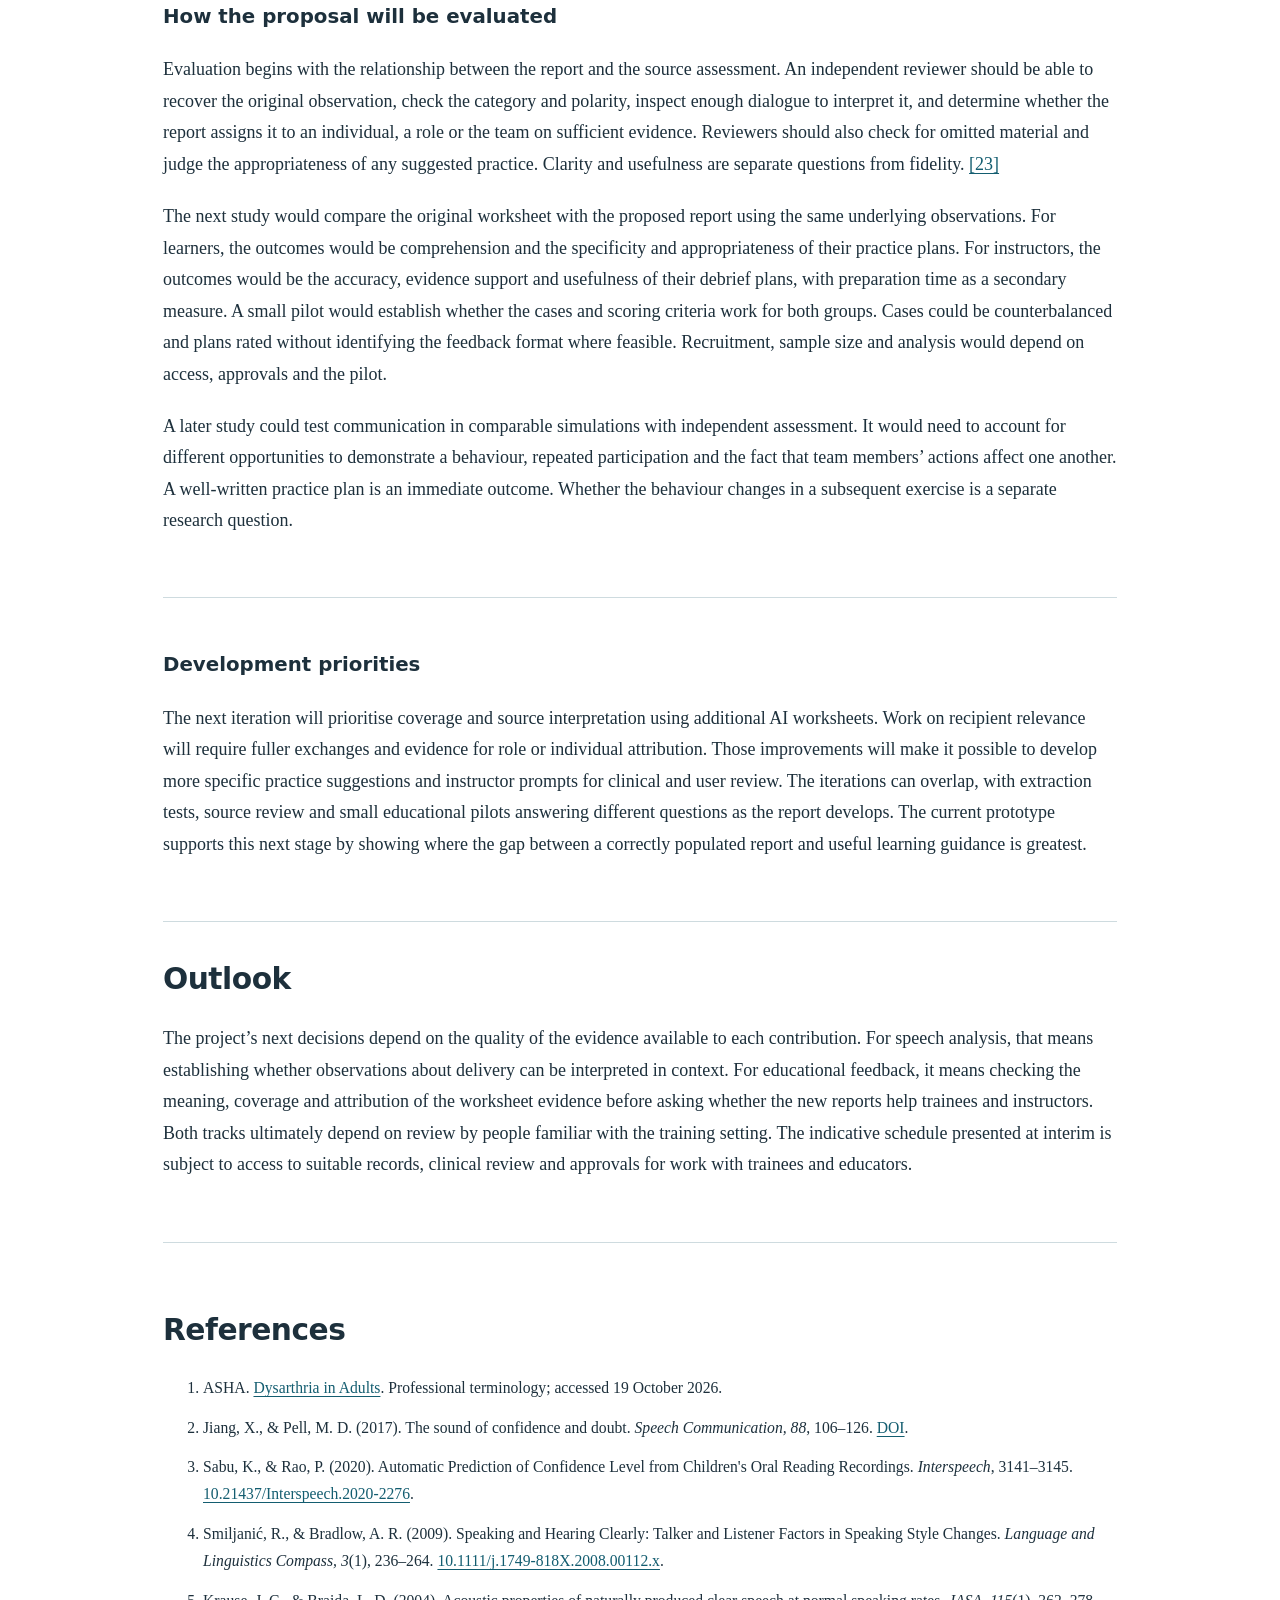
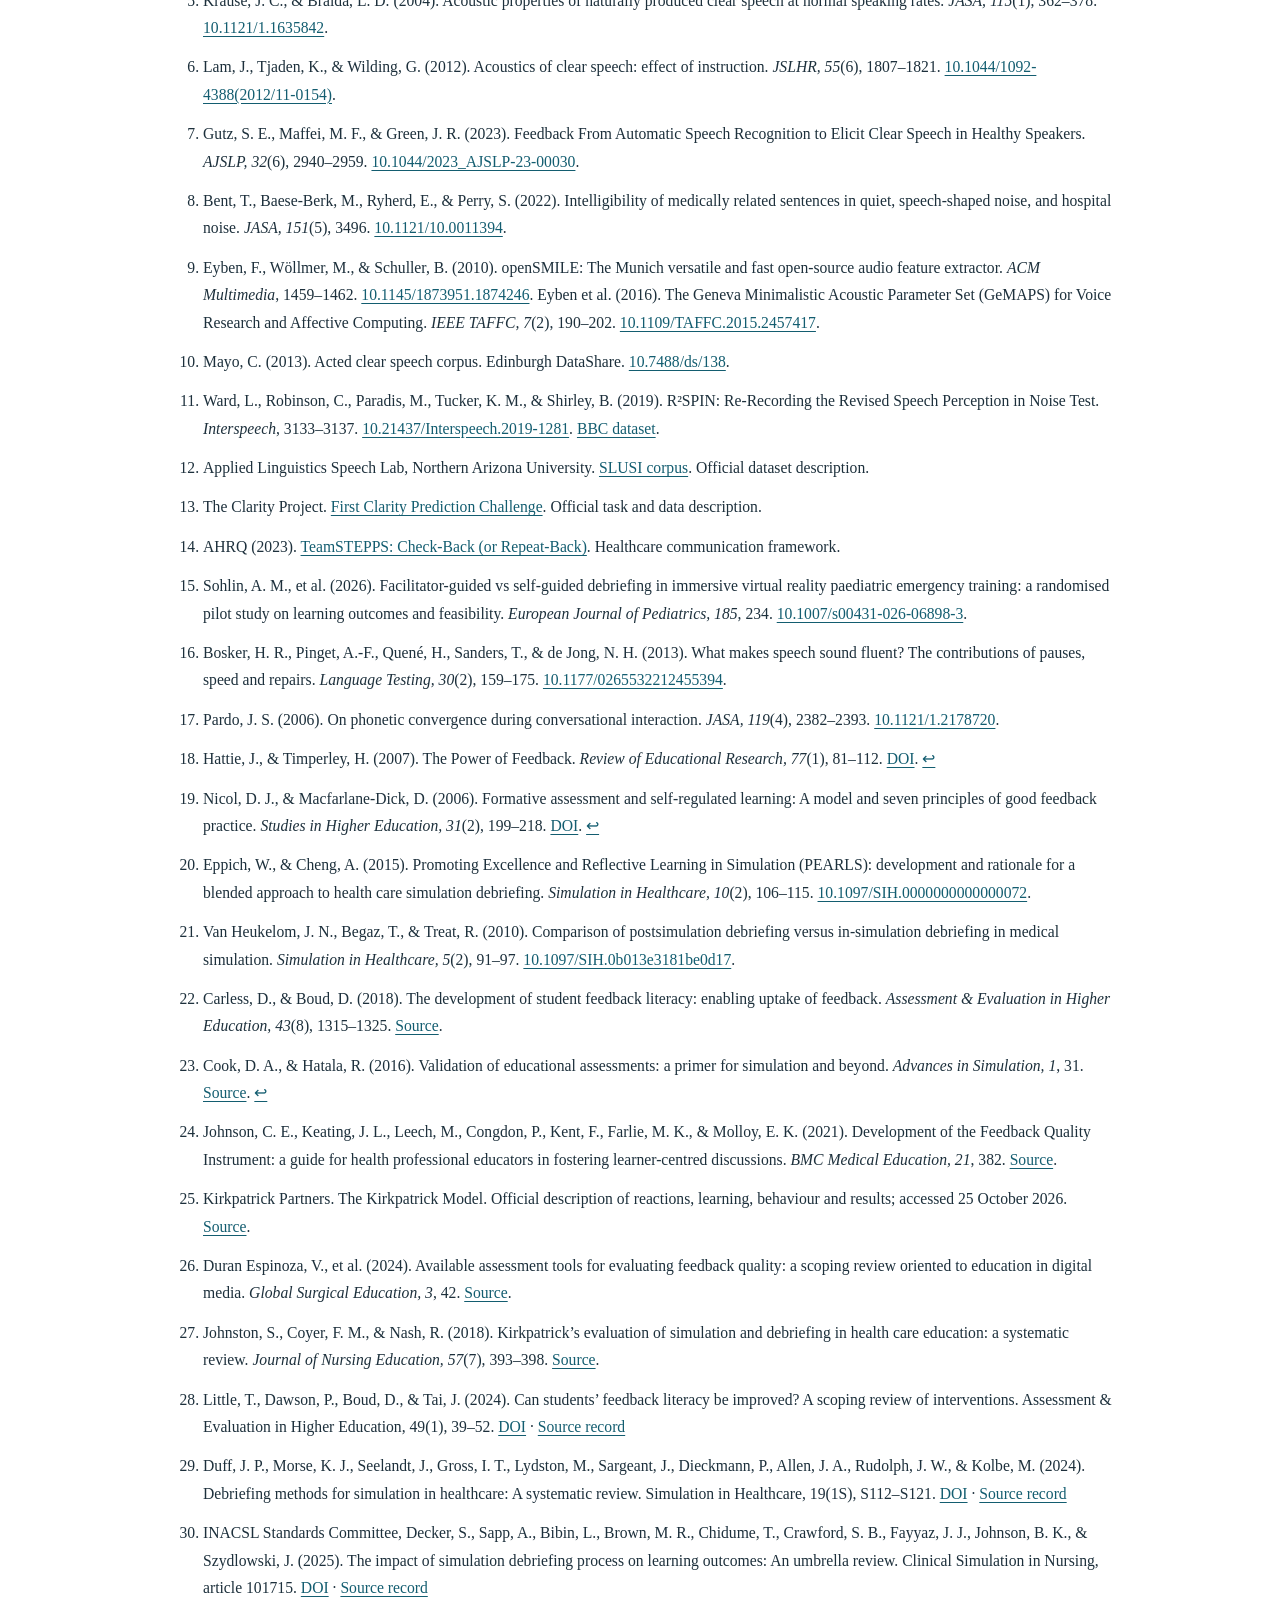
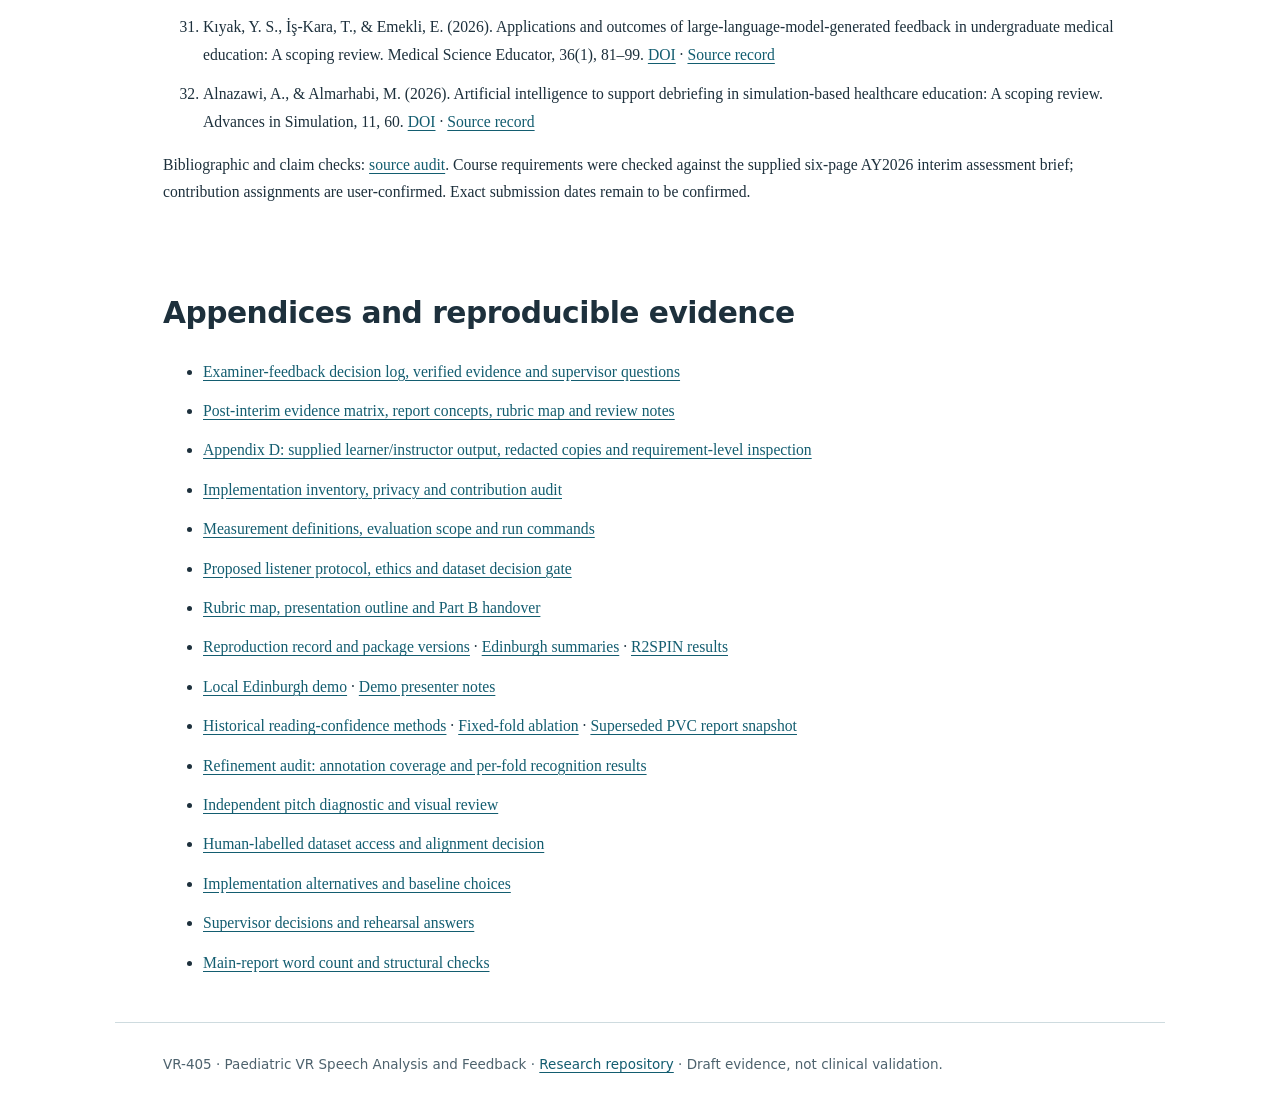
==== commit 9654099d: "Reframe speech analysis within the existing seven-category rubric" ====
--- a/interim-report.html
+++ b/interim-report.html
@@ -2,7 +2,7 @@
 <html lang="en">
 <head><meta charset="utf-8"><meta name="viewport" content="width=device-width, initial-scale=1"><meta name="description" content="VR-405 CDE4301 group interim research report: reproducible speech analysis and evidence-based feedback presentation for paediatric VR simulation."><title>Interim Report · Paediatric VR Speech Analysis and Feedback · VR-405</title><link rel="stylesheet" href="index.css"></head>
 <body>
-<header class="masthead"><p class="eyebrow">NUS · CDE4301 Innovation &amp; Design Capstone · VR-405</p><h1>Paediatric VR Speech Analysis and Feedback</h1><p class="team">Charlie Hee Ming Guan · Ang Kang Zhe<br>Supervisor: A/Prof Khoo Eng Tat</p><p class="status">Interim Report · Draft for author review</p><p class="address-note">Official project code: <strong>VR-405</strong>. The repository and website retain <code>VR-402</code> in their URLs for continuity.</p></header>
+<header class="masthead"><p class="eyebrow">NUS · CDE4301 Innovation &amp; Design Capstone · VR-405</p><h1>Paediatric VR Speech Analysis and Feedback</h1><p class="team">Charlie Hee Ming Guan · Ang Kang Zhe<br>Supervisor: A/Prof Khoo Eng Tat</p><p class="status">Examiner-feedback revision · 10 November 2026 · Proposed scope awaiting supervisor review</p><p class="address-note">Official project code: <strong>VR-405</strong>. The repository and website retain <code>VR-402</code> in their URLs for continuity.</p></header>
 <nav aria-label="Report navigation"><a href="index.html">Research Report</a><a href="#introduction">Context</a><a href="#part-a">Part A · Speech analysis</a><a href="#part-b">Part B · Feedback</a><a href="#references">References</a><a href="#appendices">Evidence</a></nav>
 <main id="main-report">
 <section id="introduction"><h2>Introduction</h2>
@@ -23,7 +23,46 @@
 <p>This boundary matters when interpreting either contribution. A new observation about delivery would need evidence that the signal was attributed to the right speaker and interpreted in context. A redesigned report would need evidence that the presentation preserved the meaning of the original assessment and helped its intended readers. The first question concerns what can reasonably be inferred from speech. The second concerns what trainees and educators can do with an assessment once it exists.</p>
 <p>In both cases, the training context sets the standard for a useful result. A measurement has to be interpretable in relation to what trainees were trying to communicate. A report has to help a reader understand a real exchange and decide what to discuss or practise. The earlier simulation trials provide material to develop and check these methods. Claims about how trainees or educators use them require evidence from those groups.</p>
 </section>
-<section id="part-a" aria-label="Part A · Speech analysis"></section>
+<div id="charlie-contribution">
+<section id="part-a"><p class="eyebrow">Part A · Charlie Hee Ming Guan · Speech analysis</p><h2>Acoustic evidence within the existing rubric</h2>
+<p><strong>Research question:</strong> Can correctly speaker-attributed acoustic evidence improve identification or interpretation of behaviours within the existing seven-category communication rubric, compared with transcript-only review? This proposed comparison follows interim examiner feedback; improvement and supervisor approval of the narrowed scope remain unestablished.</p>
+<p>The initial proposal added Professionalism and Confidence columns. The examiner questioned the justification for new constructs and their overlap with established categories. We have set that design aside. The seven categories remain Roles &amp; Responsibilities, Closed-Loop Communication, Clear Messages, Knowing One’s Limitations, Constructive Intervention, Summarisation &amp; Re-evaluation, and Knowledge Sharing. The reported historical reduction from 12 constructs to seven requires an original source; its selection procedure is not inferred here. <a href="docs/feedback/references.md">[P1]</a></p>
+<p>Informal listening highlighted laughter during a positively assessed summary and hesitant-sounding delivery during a recognised self-correction. These observations motivate checking whether audio supplies relevant evidence; neither establishes an incorrect rubric decision or its prevalence. A laugh can have different interpersonal meanings, while perceived certainty does not establish correctness or competence.</p>
+<h3>Choosing a defensible assessment target</h3>
+<p>Clear Messages is a candidate because delivery may affect reception, but its supplied criteria concern directedness, specificity and brevity. Intelligibility is not automatically a formal indicator. Clinicians must confirm whether a particular audio observation helps apply an existing criterion without changing its meaning. Perceived confidence cannot be mapped directly to Knowing One’s Limitations. Laughter detection can locate material for review but cannot assign professionalism.</p>
+<div class="table-scroll" role="region" aria-label="Candidate approaches" tabindex="0"><table><caption>Candidate approaches and evidence needed before rubric use.</caption><thead><tr><th scope="col">Approach</th><th scope="col">Potential contribution</th><th scope="col">Critical boundary</th></tr></thead><tbody>
+<tr><th scope="row">Transcript and context</th><td>Reference condition for interpreting established behaviours.</td><td>Preserve the original criterion and full exchange.</td></tr>
+<tr><th scope="row">Confidence or laughter outputs</th><td>Identify delivery impressions or possible events for inspection.</td><td>Neither is a clinical construct score; contextual relevance is untested.</td></tr>
+<tr><th scope="row">Intelligibility and timing</th><td>Investigate reception or delivery evidence potentially relevant to Clear Messages.</td><td>Recognition needs independent listener outcomes; timing alone is not intelligibility.</td></tr>
+</tbody></table></div>
+<figure><img src="assets/figures/revised-workflow.png" alt="Proposed workflow: transcript and speaker-attributed audio review meet at evidence alignment before assessment under the unchanged seven categories"><figcaption>Proposed assessment workflow. The audio branch and its rubric contribution remain unvalidated; Part B currently receives the existing worksheet, not these predictions.</figcaption></figure>
+</section>
+<section id="methods"><h3>Completed confidence and event prototypes</h3>
+<p>The reading-confidence pipeline processed 600 externally supplied, teacher-labelled children’s reading recordings using 88 eGeMAPSv02 functionals plus duration and three RMS descriptors. Five-fold recording-level evaluation gave macro-F1 <strong>0.7849 for Random Forest</strong>, <strong>0.7104 for logistic regression</strong> and 0.1916 for the majority baseline. Imputation and logistic scaling were fitted within training folds. Speakers and texts may overlap across folds; authoritative speaker metadata remain unresolved. These are label-recovery results, not clinical or unseen-speaker validation. <a href="#ref-sabu">[3]</a> <a href="docs/reading_confidence_benchmark.md">[methods and aggregates]</a></p>
+<p>The saved logistic model powers the private demonstration; the Forest result does not describe that demo. Applied to VR recordings, outputs were not dependable under spontaneous adult speech, silence, microphone bleed and missing linguistic context. The four added descriptors do not alone explain benchmark performance, but the fixed-fold ablations cannot remove speaker, text or recording confounds. Duration is not speaking rate and digital RMS is not calibrated vocal intensity. <a href="docs/reading_confidence_ablation.md">[ablations]</a></p>
+<p>The pretrained YAMNet event pipeline processed <strong>eight original WAV channels</strong> and returned <strong>19 candidate intervals</strong>. Channels overlap acoustically, so these are not 19 independent episodes. Informal listening found plausible examples; there is no exhaustive human reference or precision/recall estimate. Scores are uncalibrated event outputs. Possible missed events remain unadjudicated. <a href="docs/research/examiner-feedback-revision.md#verified-evidence">[source audit]</a></p>
+</section>
+<section id="edinburgh"><h3>Intelligibility groundwork and its limits</h3>
+<p>Edinburgh contains 125 recordings from one speaker: 25 matched sentences across five speaking conditions. Annotation-based spans increased relative to plain speech in all 25 computer-directed pairs (median +1.73 s) and all 25 non-native-listener-directed pairs (+0.80 s). Estimated pitch-range changes differed by condition. This establishes descriptive production contrasts, not improved listener recognition. Two infant-directed TextGrids under-cover their WAVs; measurement and pitch limitations remain documented. No independent recognition labels were available in this analysis. <a href="#ref-mayo">[10]</a> <a href="docs/results/measurement-audit.md">[measurement audit]</a></p>
+</section>
+<section id="benchmark"><h3>Human-recognition precursor</h3>
+<p>R2SPIN supplied 6,400 keyword-recognition observations from 16 listeners and two recorded speakers. In eight held-out-list folds, context-only logistic accuracy/Brier was <strong>69.14%/0.2060</strong>; adding published keyword glimpse proportion gave <strong>72.88%/0.1805</strong>. This predictor describes acoustic audibility under masking, not a feature estimated from our trainee speech. Listeners, speakers and some keywords overlap across folds, so rows are not independent replication. Neither R2SPIN nor Edinburgh validates speaker-side prediction of clinical intelligibility or Clear Messages. <a href="#ref-ward">[11]</a> <a href="docs/results/r2spin_per_fold.csv">[fold results]</a></p>
+</section>
+<section id="questions"><h3>Proposed comparison and evidence gates</h3>
+<p>The next experiment should compare interpretations of the same episodes under transcript-only and transcript-plus-audio conditions against independent clinical annotations using the unchanged rubric. Prespecify one criterion, episode selection, exclusions and decision rules. Separate reference annotators from condition reviewers; counterbalance cases or use separate reviewer groups to reduce recall. Record disagreement before adjudication and retain uncertain cases rather than manufacture ground truth.</p>
+<div class="table-scroll" role="region" aria-label="Evidence gates and conditional milestones" tabindex="0"><table><caption>Evidence gates adapted from the handover diagram; indicative weeks start after scope approval.</caption><thead><tr><th scope="col">Gate / timing</th><th scope="col">Required evidence</th><th scope="col">Decision</th></tr></thead><tbody>
+<tr><th scope="row">Criterion · weeks 1–2</th><td>Clinical rubric owner confirms the exact criterion and audio relevance.</td><td>Preserve seven categories; stop if alignment requires redefining one.</td></tr>
+<tr><th scope="row">Attribution · weeks 3–4</th><td>Approved excerpts, utterance timing and verified speaker/role; cross-talk exclusions recorded.</td><td>Exclude or flag uncertain attribution.</td></tr>
+<tr><th scope="row">Reference · weeks 5–6</th><td>Independent clinical annotations, reasons and agreement.</td><td>Resolve protocol ambiguity before the comparison.</td></tr>
+<tr><th scope="row">Incremental value · weeks 7–8</th><td>Paired condition results, error analysis and reviewer usefulness.</td><td>Retain evidence only if reliability and criterion relevance are supported.</td></tr>
+</tbody></table></div>
+<p>Report category-level precision, recall and F1 against the clinical reference, inter-rater agreement, wrong-speaker errors and whether audio changes a defensible decision. Account for repeated episodes within teams and reviewers. A feasibility pilot must establish available independent cases, annotation burden and disagreement before sample-size or precision claims. If clinicians cannot participate, complete attribution and software audits while deferring rubric-improvement claims.</p>
+</section>
+<section id="limitations"><h3>Interpretation and next decisions</h3>
+<p>The main limitation is construct validity: a measurable signal has no automatic clinical meaning. Cross-talk, uncertain speaker attribution, domain mismatch and informal listening constrain the prototypes. No improved seven-category accuracy, educational benefit or integrated audio-driven feedback has been demonstrated. Charlie owns criterion selection, audio curation and comparison planning with clinical reviewers; Kang Zhe’s feedback work remains separate. New annotation depends on confirmed access, consent and applicable approvals. The supervisor must approve the first criterion, annotation feasibility and a useful success measure. <a href="docs/research/examiner-feedback-revision.md">[decision log and research-rubric map]</a></p>
+</section>
+</div>
+
 <div id="kang-zhe-contribution">
 <section id="part-b"><p class="eyebrow">Part B · Ang Kang Zhe</p><h2>Educational feedback after simulation</h2>
 <h3>The problem for learners and instructors</h3>
@@ -92,6 +131,6 @@
 <li id="ref-kiyak" value="31">Kıyak, Y. S., İş-Kara, T., &amp; Emekli, E. (2026). Applications and outcomes of large-language-model-generated feedback in undergraduate medical education: A scoping review. Medical Science Educator, 36(1), 81–99. <a href="https://doi.org/10.1007/s40670-025-02621-3">DOI</a> · <a href="https://pubmed.ncbi.nlm.nih.gov/41939019/">Source record</a></li>
 <li id="ref-alnazawi" value="32">Alnazawi, A., &amp; Almarhabi, M. (2026). Artificial intelligence to support debriefing in simulation-based healthcare education: A scoping review. Advances in Simulation, 11, 60. <a href="https://doi.org/10.1186/s41077-026-00447-6">DOI</a> · <a href="https://link.springer.com/article/10.1186/s41077-026-00447-6">Source record</a></li>
 </ol><p>Bibliographic and claim checks: <a href="docs/references/source-audit.md">source audit</a>. Course requirements were checked against the supplied six-page AY2026 interim assessment brief; contribution assignments are user-confirmed. Exact submission dates remain to be confirmed.</p></section>
-<section id="appendices" class="backmatter"><h2>Appendices and reproducible evidence</h2><ul><li><a href="docs/feedback/post-interim-review.md">Post-interim evidence matrix, report concepts, rubric map and review notes</a></li><li><a href="docs/feedback/output-v01.html">Appendix D: supplied learner/instructor output, redacted copies and requirement-level inspection</a></li><li><a href="docs/research/evidence-audit.md">Implementation inventory, privacy and contribution audit</a></li><li><a href="docs/methodology/reproduction.md">Measurement definitions, evaluation scope and run commands</a></li><li><a href="docs/methodology/listener-validation.md">Proposed listener protocol, ethics and dataset decision gate</a></li><li><a href="docs/research/interim-preparation.md">Rubric map, presentation outline and Part B handover</a></li><li><a href="docs/results/reproduction.json">Reproduction record and package versions</a> · <a href="docs/results/edinburgh_summary.csv">Edinburgh summaries</a> · <a href="docs/results/r2spin_summary.csv">R2SPIN results</a></li><li><a href="prototype/pvc/edinburgh/README.md">Local Edinburgh demo</a> · <a href="prototype/pvc/edinburgh/PRESENTER.md">Demo presenter notes</a></li><li><a href="docs/reading_confidence_benchmark.md">Historical reading-confidence methods</a> · <a href="docs/reading_confidence_ablation.md">Fixed-fold ablation</a> · <a href="docs/research/historical-pvc-report.html">Superseded PVC report snapshot</a></li><li><a href="docs/results/measurement-audit.md">Refinement audit: annotation coverage and per-fold recognition results</a></li><li><a href="docs/results/pitch-quality-review.md">Independent pitch diagnostic and visual review</a></li><li><a href="docs/research/dataset-decision.md">Human-labelled dataset access and alignment decision</a></li><li><a href="docs/methodology/method-selection.md">Implementation alternatives and baseline choices</a></li><li><a href="docs/research/supervisor-decisions.md">Supervisor decisions and rehearsal answers</a></li><li><a href="docs/results/interim-report-checks.json">Main-report word count and structural checks</a></li></ul></section>
+<section id="appendices" class="backmatter"><h2>Appendices and reproducible evidence</h2><ul><li><a href="docs/research/examiner-feedback-revision.md">Examiner-feedback decision log, verified evidence and supervisor questions</a></li><li><a href="docs/feedback/post-interim-review.md">Post-interim evidence matrix, report concepts, rubric map and review notes</a></li><li><a href="docs/feedback/output-v01.html">Appendix D: supplied learner/instructor output, redacted copies and requirement-level inspection</a></li><li><a href="docs/research/evidence-audit.md">Implementation inventory, privacy and contribution audit</a></li><li><a href="docs/methodology/reproduction.md">Measurement definitions, evaluation scope and run commands</a></li><li><a href="docs/methodology/listener-validation.md">Proposed listener protocol, ethics and dataset decision gate</a></li><li><a href="docs/research/interim-preparation.md">Rubric map, presentation outline and Part B handover</a></li><li><a href="docs/results/reproduction.json">Reproduction record and package versions</a> · <a href="docs/results/edinburgh_summary.csv">Edinburgh summaries</a> · <a href="docs/results/r2spin_summary.csv">R2SPIN results</a></li><li><a href="prototype/pvc/edinburgh/README.md">Local Edinburgh demo</a> · <a href="prototype/pvc/edinburgh/PRESENTER.md">Demo presenter notes</a></li><li><a href="docs/reading_confidence_benchmark.md">Historical reading-confidence methods</a> · <a href="docs/reading_confidence_ablation.md">Fixed-fold ablation</a> · <a href="docs/research/historical-pvc-report.html">Superseded PVC report snapshot</a></li><li><a href="docs/results/measurement-audit.md">Refinement audit: annotation coverage and per-fold recognition results</a></li><li><a href="docs/results/pitch-quality-review.md">Independent pitch diagnostic and visual review</a></li><li><a href="docs/research/dataset-decision.md">Human-labelled dataset access and alignment decision</a></li><li><a href="docs/methodology/method-selection.md">Implementation alternatives and baseline choices</a></li><li><a href="docs/research/supervisor-decisions.md">Supervisor decisions and rehearsal answers</a></li><li><a href="docs/results/interim-report-checks.json">Main-report word count and structural checks</a></li></ul></section>
 <footer>VR-405 · Paediatric VR Speech Analysis and Feedback · <a href="https://github.com/Charlieheemg/VR-402">Research repository</a> · Draft evidence, not clinical validation.</footer>
 </body></html>
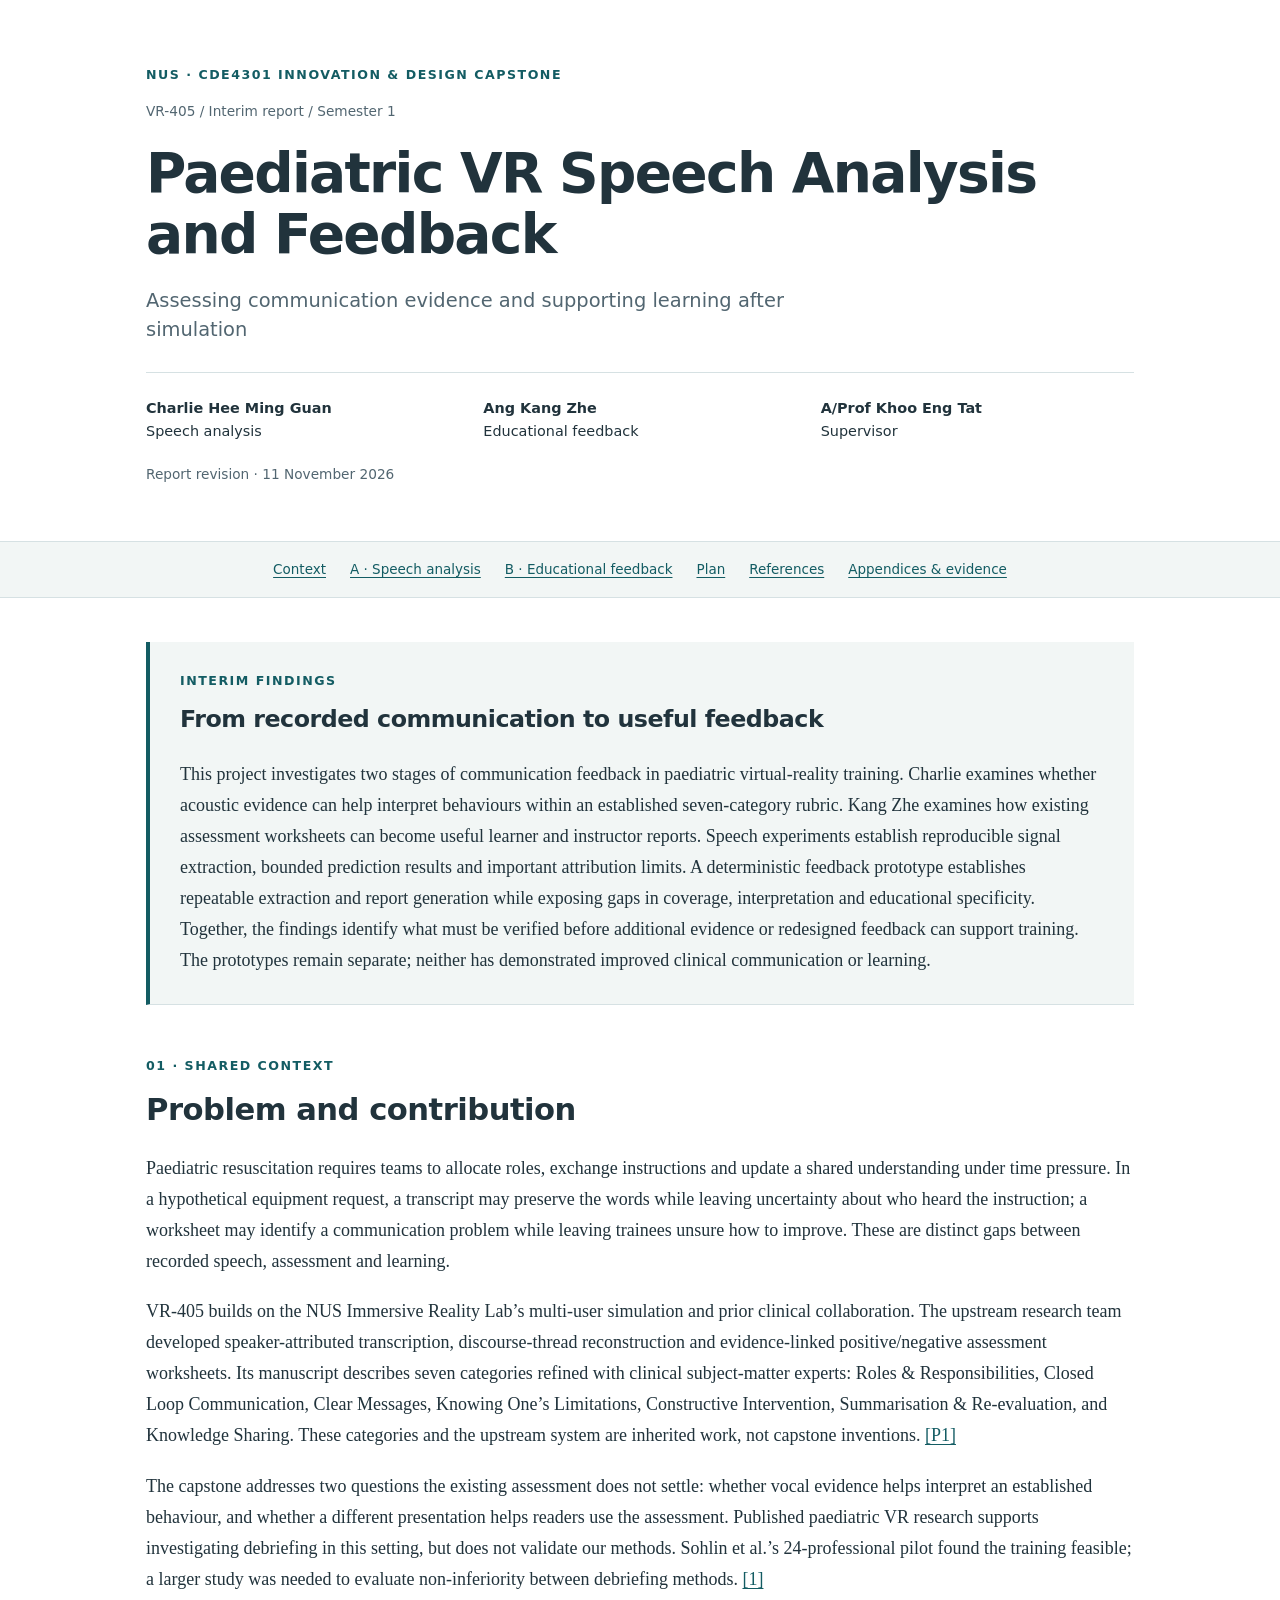
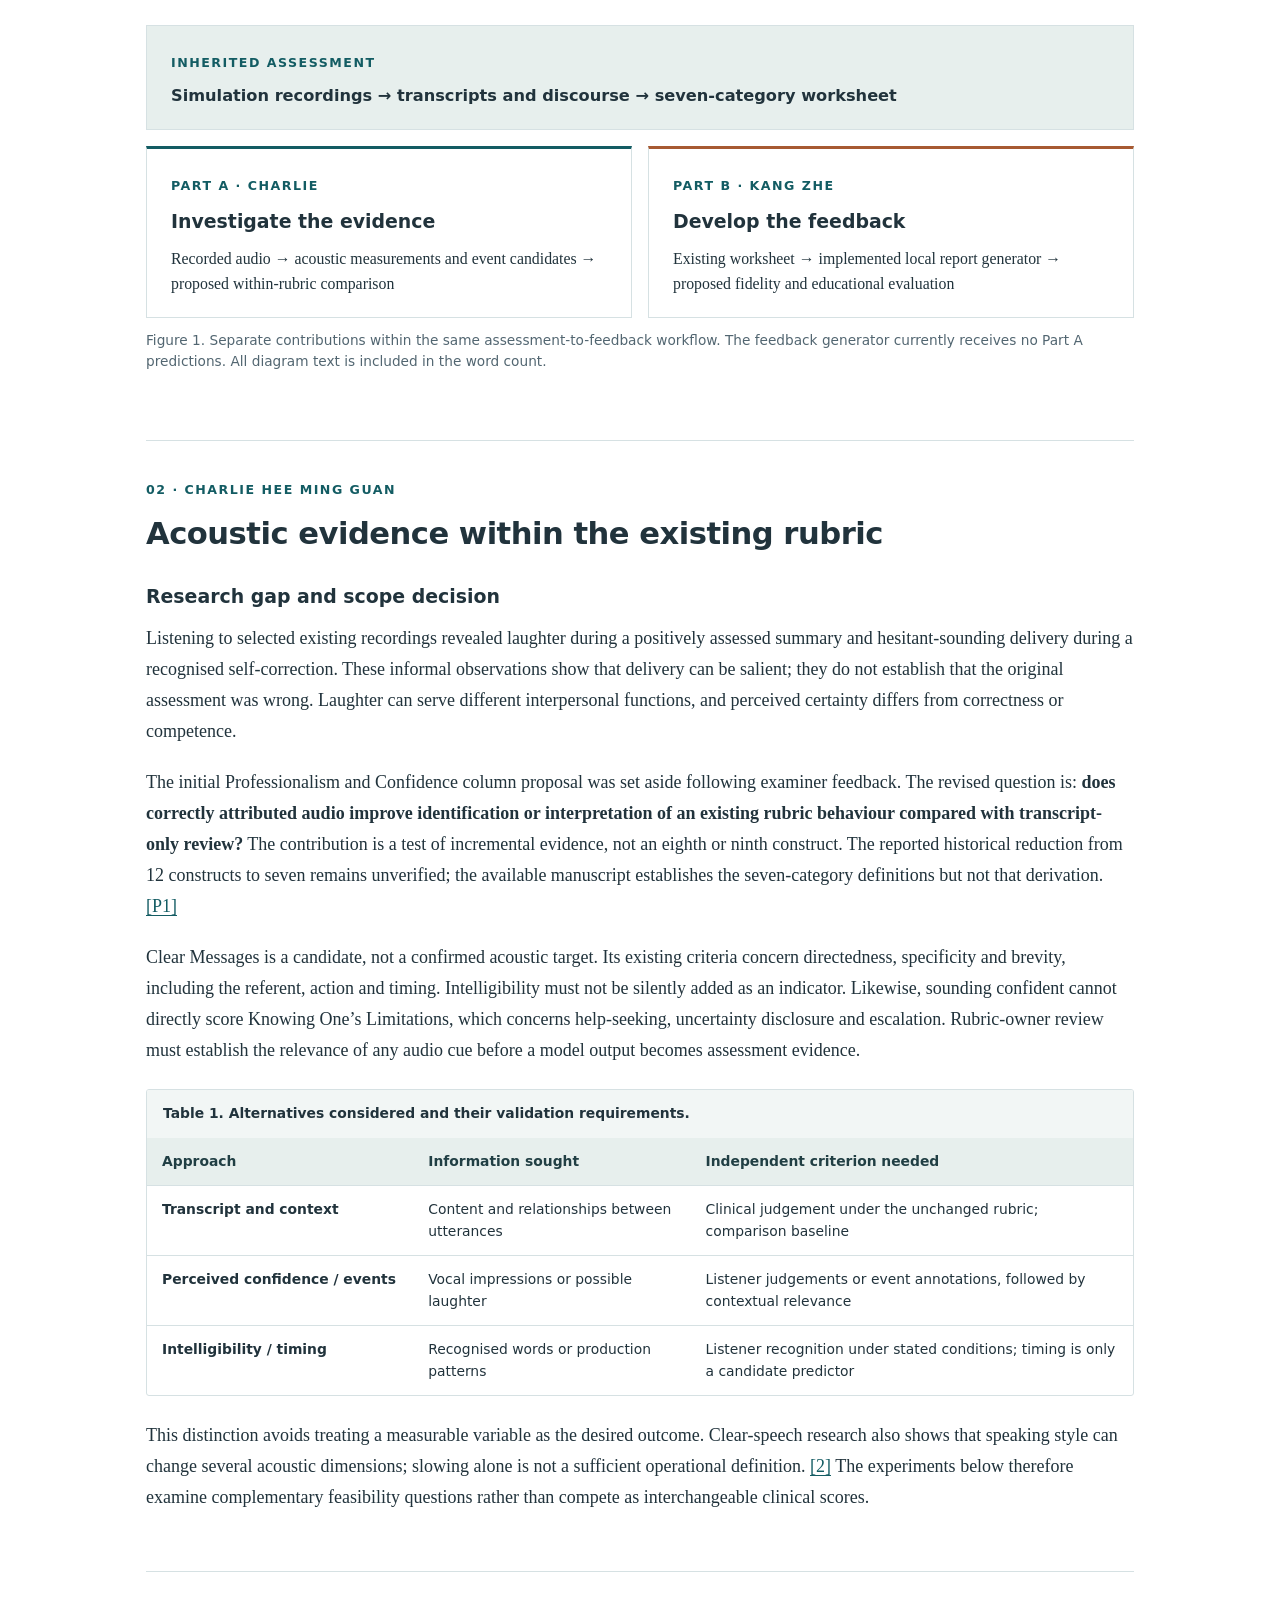
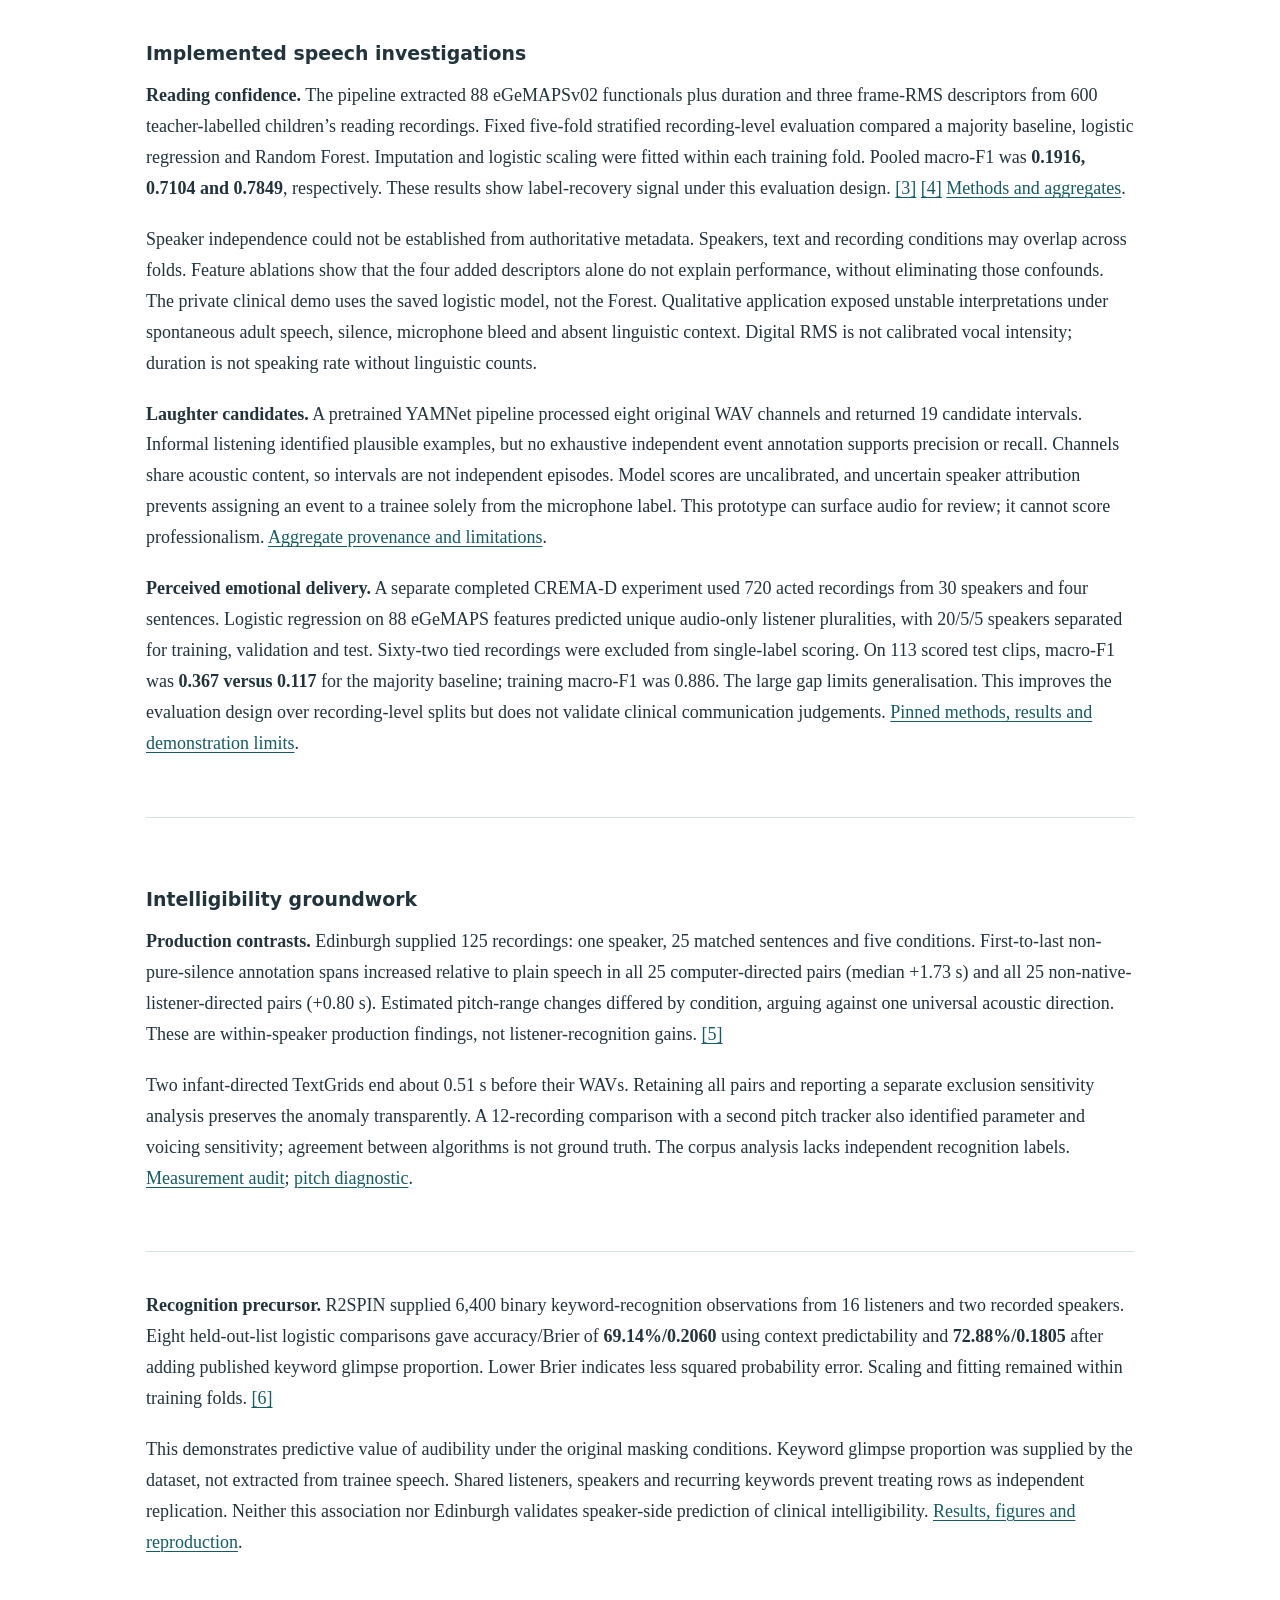
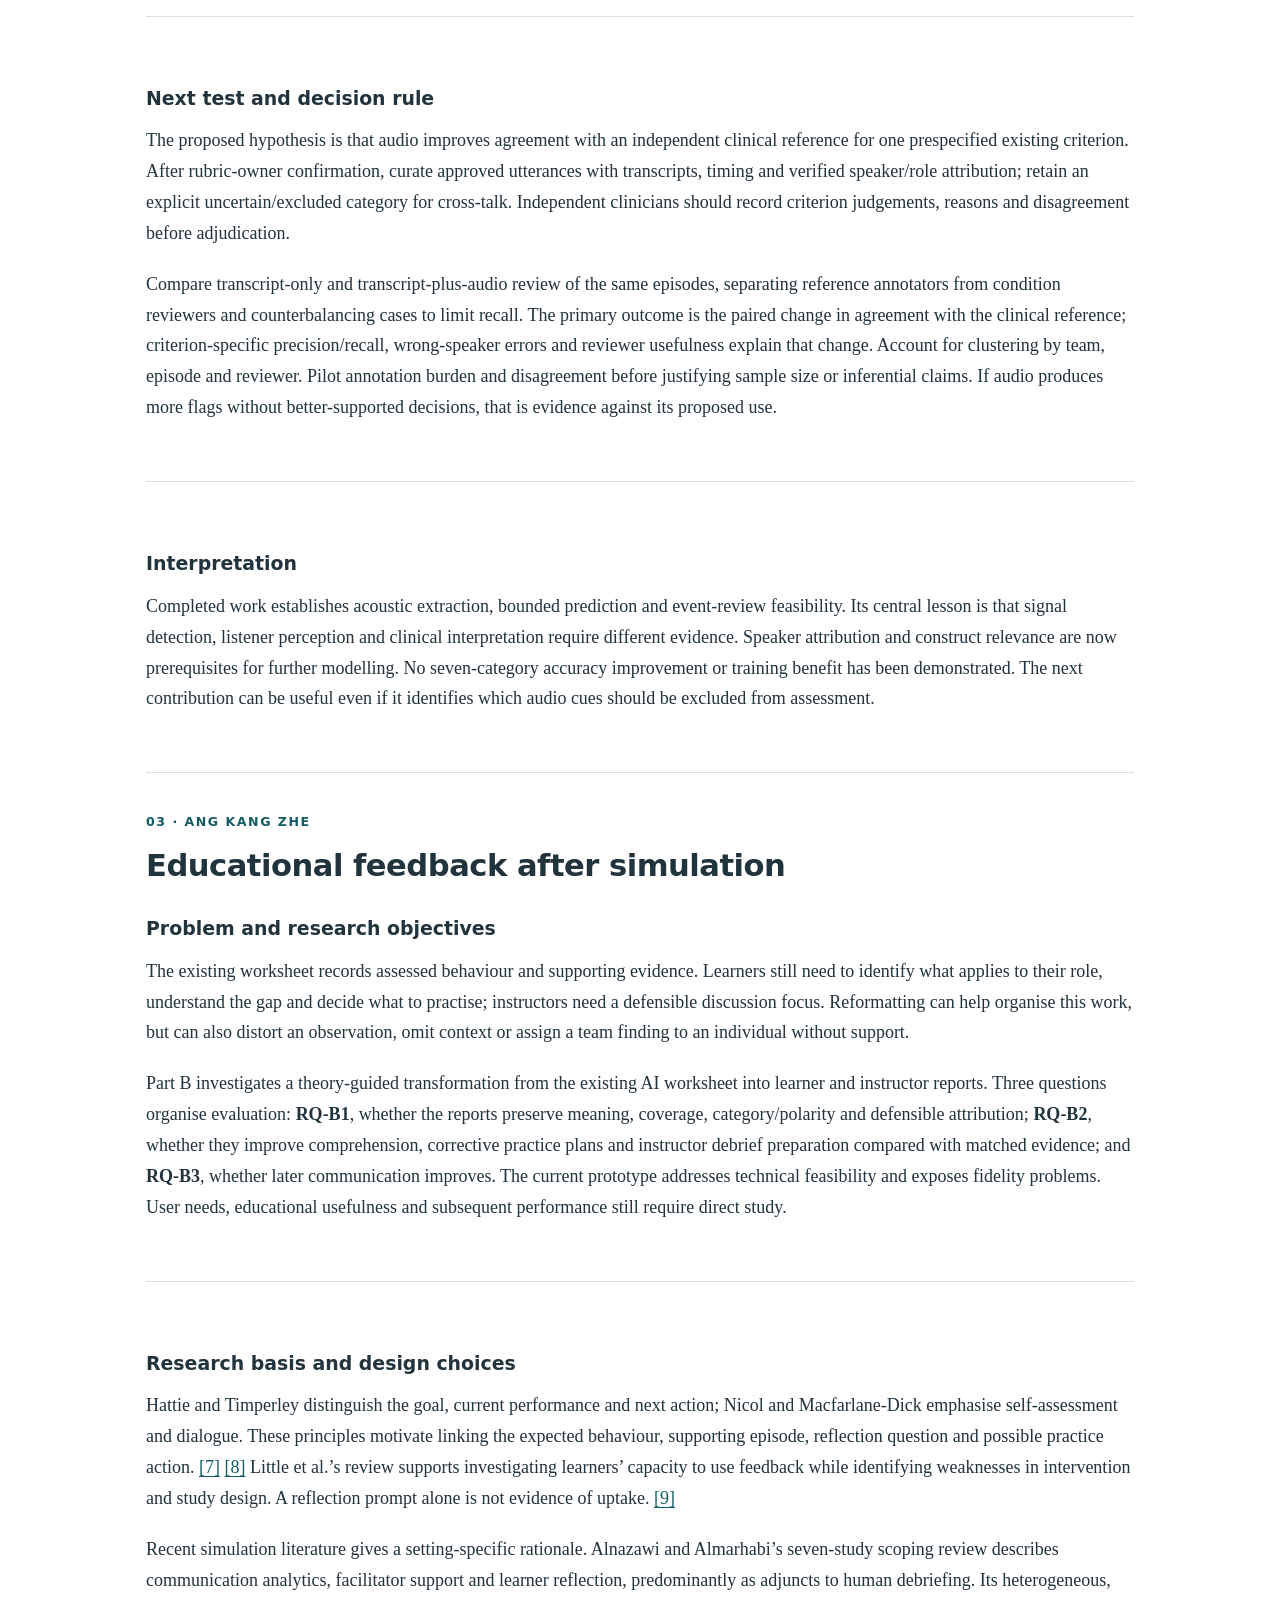
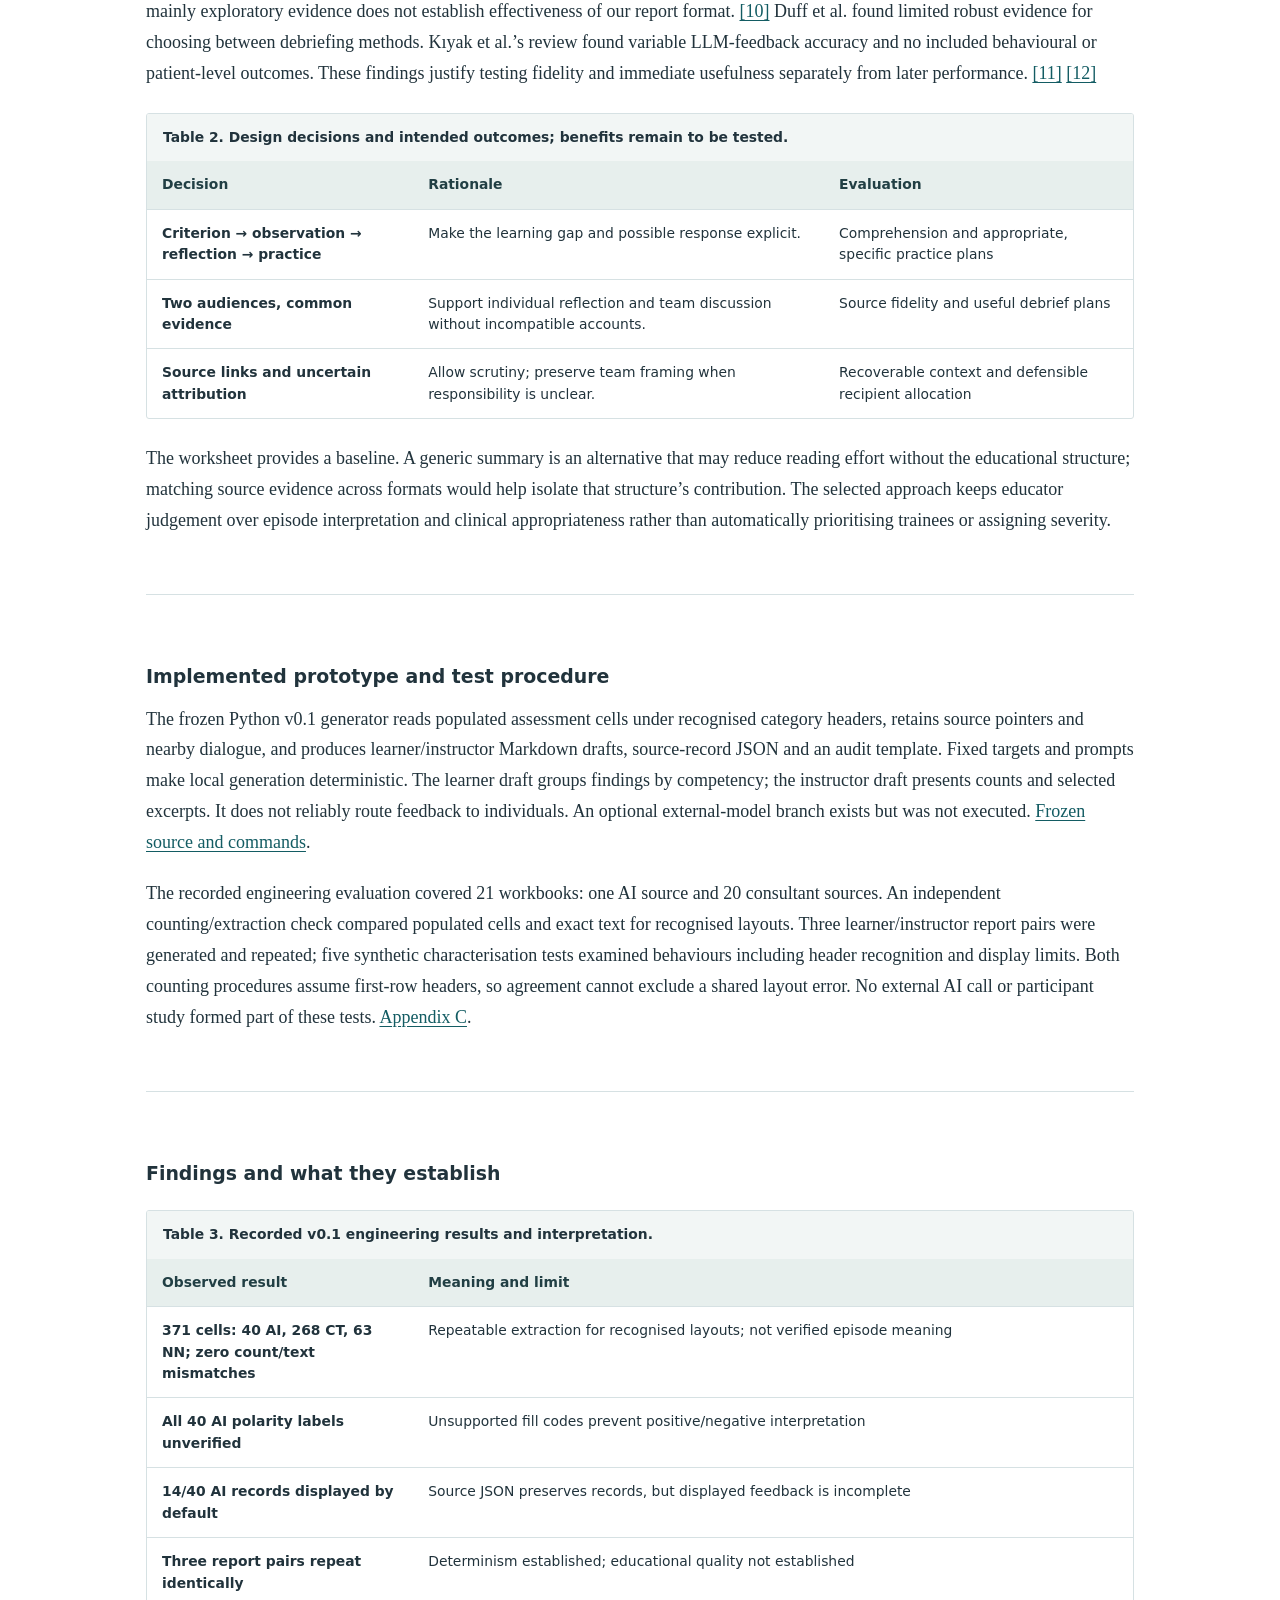
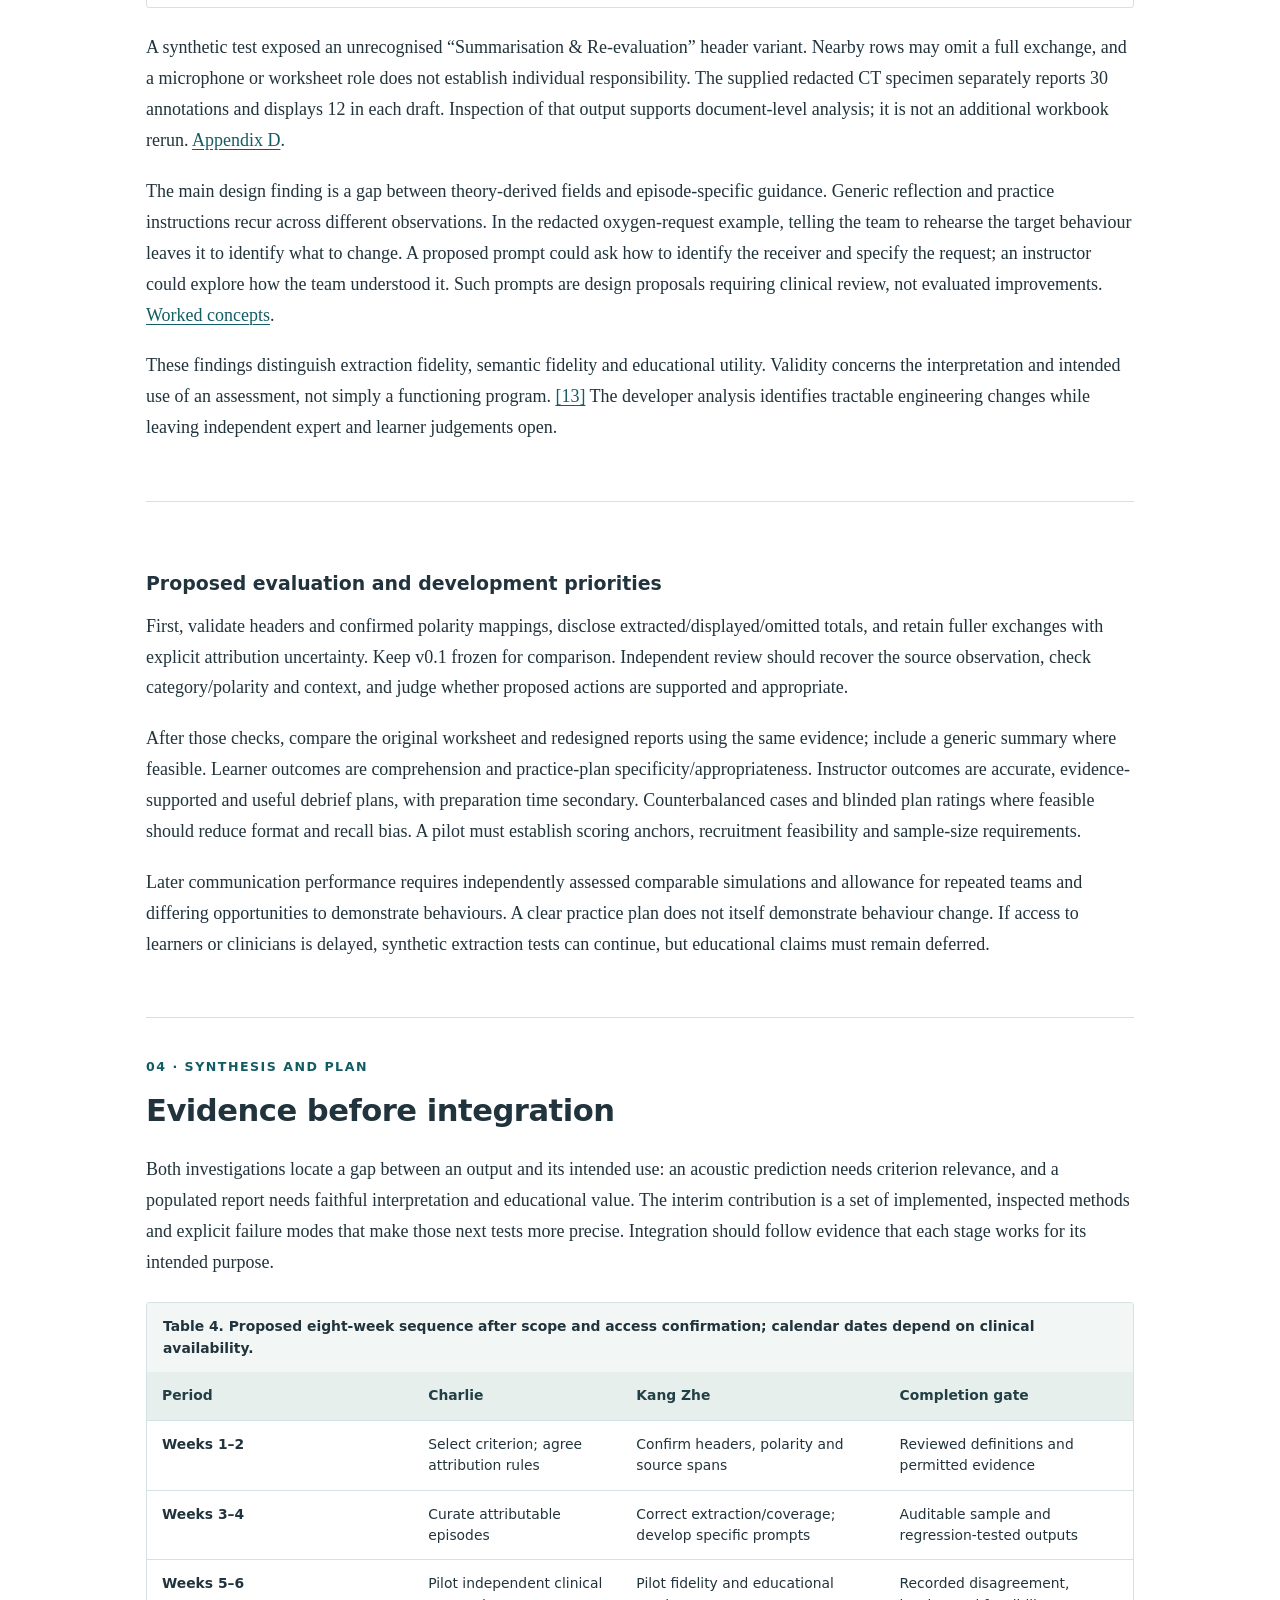
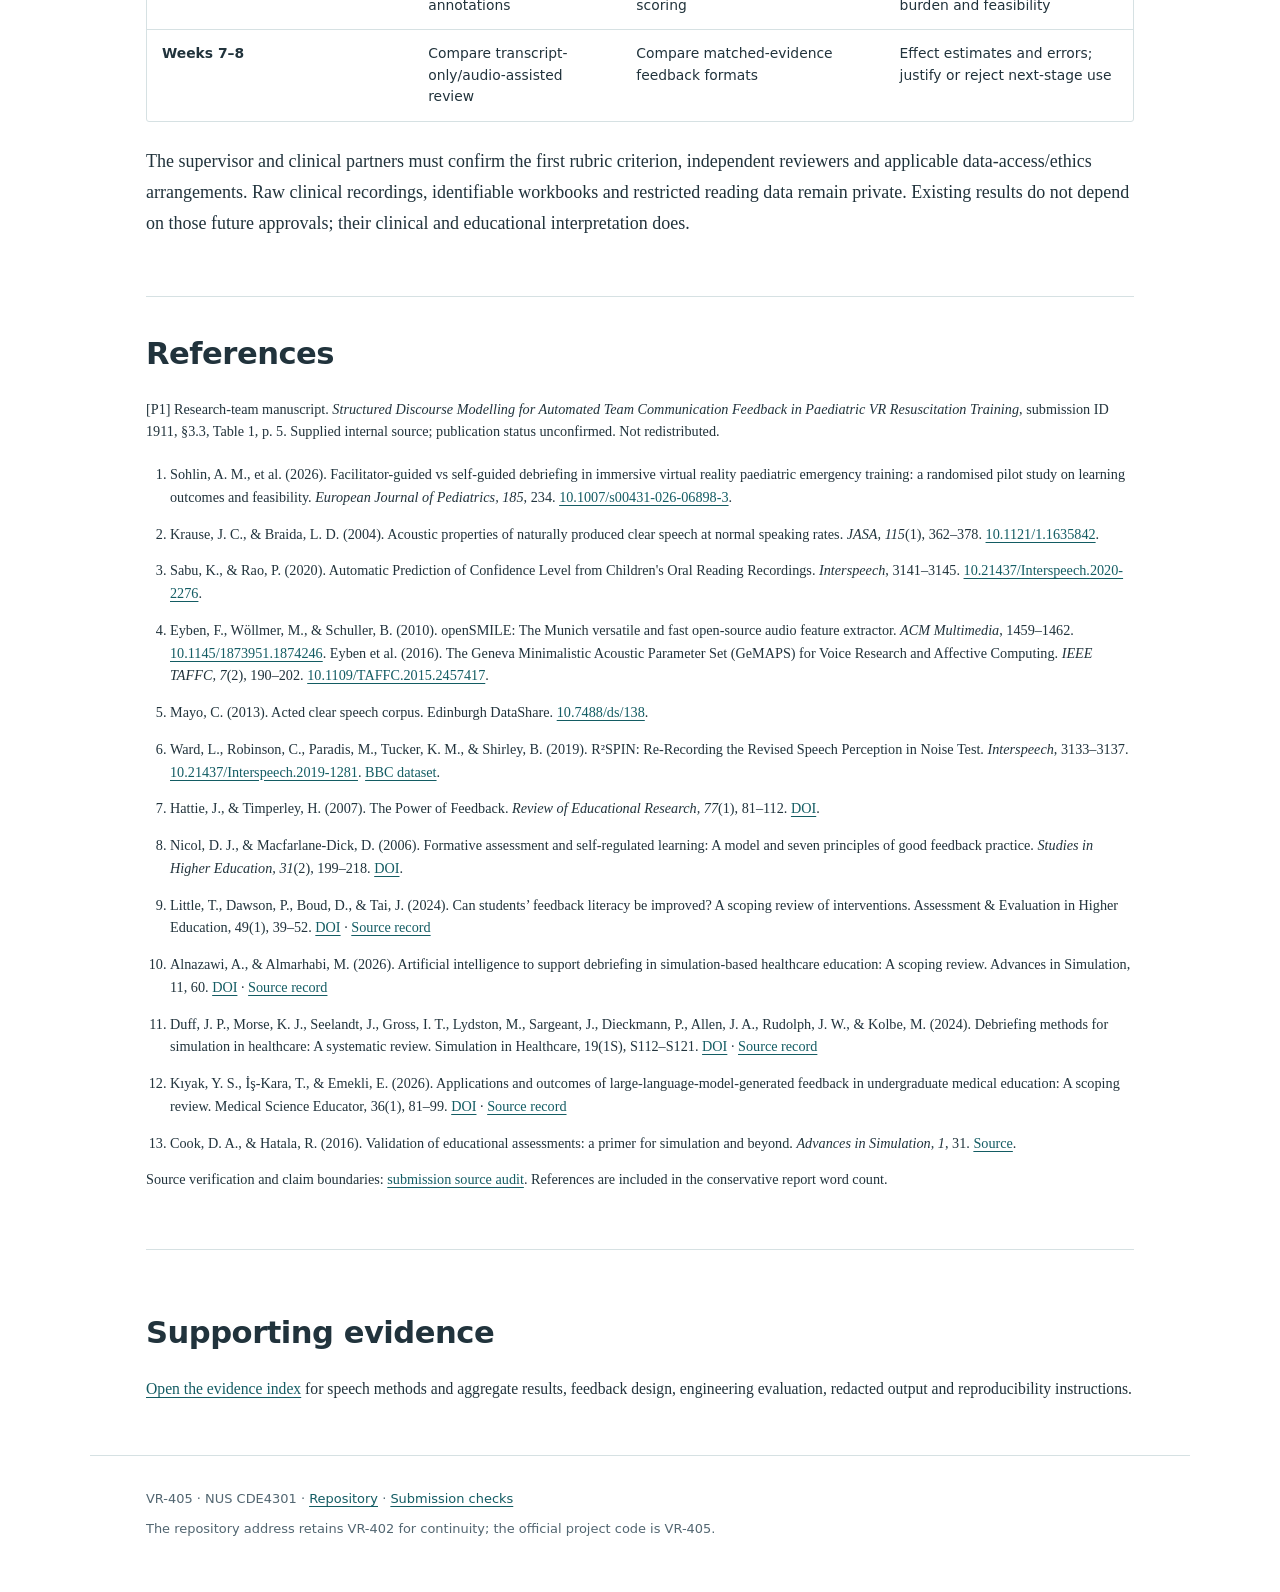
==== commit 6c8d4797: "Prepare authoritative VR-405 interim report and evidence navigation" ====
--- a/interim-report.html
+++ b/interim-report.html
@@ -1,136 +1 @@
-<!doctype html>
-<html lang="en">
-<head><meta charset="utf-8"><meta name="viewport" content="width=device-width, initial-scale=1"><meta name="description" content="VR-405 CDE4301 group interim research report: reproducible speech analysis and evidence-based feedback presentation for paediatric VR simulation."><title>Interim Report · Paediatric VR Speech Analysis and Feedback · VR-405</title><link rel="stylesheet" href="index.css"></head>
-<body>
-<header class="masthead"><p class="eyebrow">NUS · CDE4301 Innovation &amp; Design Capstone · VR-405</p><h1>Paediatric VR Speech Analysis and Feedback</h1><p class="team">Charlie Hee Ming Guan · Ang Kang Zhe<br>Supervisor: A/Prof Khoo Eng Tat</p><p class="status">Examiner-feedback revision · 10 November 2026 · Proposed scope awaiting supervisor review</p><p class="address-note">Official project code: <strong>VR-405</strong>. The repository and website retain <code>VR-402</code> in their URLs for continuity.</p></header>
-<nav aria-label="Report navigation"><a href="index.html">Research Report</a><a href="#introduction">Context</a><a href="#part-a">Part A · Speech analysis</a><a href="#part-b">Part B · Feedback</a><a href="#references">References</a><a href="#appendices">Evidence</a></nav>
-<main id="main-report">
-<section id="introduction"><h2>Introduction</h2>
-<h3>Paediatric resuscitation as a team exercise</h3>
-<p>A paediatric resuscitation scenario requires several people to work on the same problem from different positions. The team leader directs the response, while trainees assigned to compressions, intravenous access and other tasks need to relay findings and acknowledge instructions while attending to their own work. An instruction can be clear to the person giving it and ambiguous to the person expected to act. When the team reviews the scenario afterwards, the relevant evidence may therefore extend across several turns: the initial request, who responded and what the response showed about how the instruction was understood.</p>
-<p>VR-405 builds on a multi-user paediatric resuscitation simulation developed in the NUS Immersive Reality Lab with clinical collaborators at NUH. The simulation gives trainees an opportunity to practise their roles together and provides recordings that can be examined after the exercise. Previous trials supplied speech and assessment material for the project. A randomised pilot in paediatric VR provides a published example of studying facilitator-guided and self-guided debriefing in this training context. Its scope is separate from the assessment and feedback methods examined here. <a href="#ref-vr">[15]</a></p>
-<p>Debriefing makes these exchanges available for deliberate review. A facilitator can ask what each person understood at the time, return to a particular instruction and help the team work out how it would handle a similar exchange in a later scenario. Some of that work depends on the participants’ account of what they heard or intended, which a recording may not resolve. A record of the exchange can give the group a common point of reference while leaving room for participants to explain the circumstances.</p>
-<h3>What the previous research provides</h3>
-<p>The supplied research-team manuscript describes an assessment pipeline that starts with recorded speech. It produces timestamped, speaker-attributed transcripts and reconstructs exchanges so that related utterances can be assessed together. An AI-assisted rubric then records positive and negative observations in an evidence-linked worksheet. The seven categories, refined with subject-matter input, are Roles and Responsibilities, Closed Loop Communication, Clear Messages, Knowing One’s Limitations, Constructive Intervention, Summarisation and Re-evaluation, and Knowledge Sharing. The worksheet gives the team a record of what was assessed and a way to return to the evidence behind an observation. <a href="docs/feedback/references.md">Project source [P1]</a></p>
-<p>The research team also obtained consultant annotations as reference material. Its manuscript describes an initial comparison of automated worksheet review and facilitated debriefing with four teams per condition. The formats differed and the findings were descriptive, so the comparison leaves open which features of feedback matter for learning. The manuscript is an internal project source with unconfirmed publication status. The capstone takes the assessment and its evidence as the starting point for two separate investigations.</p>
-<p>Consider a hypothetical example in which a team leader calls for equipment and a teammate repeats the request. A transcript can show the words of both turns and the sequence in which they occurred. A recording also contains the delivery of the instruction, including information about timing and what else could be heard. An assessment worksheet can point the reader to the exchange and record an observation about acknowledgement. If the observation is used in a debrief, its value then depends on what the team can learn from discussing the exchange. These are related questions about the same episode, with different evidence requirements.</p>
-<h3>Where the two contributions begin</h3>
-<div class="handover" role="group" aria-label="Research handover and separate contribution paths">
-<p><strong>Upstream research team</strong> · Recorded simulation → transcript and discourse analysis → AI assessment workbook</p>
-<ul class="handover-paths"><li><strong>Part A · Charlie Hee Ming Guan</strong> · Recorded audio → investigation of speech delivery</li><li><strong>Part B · Ang Kang Zhe</strong> · AI assessment workbook → learner feedback and instructor debrief support</li></ul>
-</div>
-<p>Part A considers what a recording can tell us about delivery beyond the words captured in a transcript. The shared question is whether additional speech evidence can be interpreted reliably enough to be useful in this setting. Part B starts at a later point in the workflow. It takes the existing AI worksheet as its operational input and examines how the same assessment evidence could support reflection, corrective practice and facilitated debriefing. Consultant annotations are available as reference material for review. The two contributions use separate prototypes, and the feedback generator has no input from Part A predictions.</p>
-<p>This boundary matters when interpreting either contribution. A new observation about delivery would need evidence that the signal was attributed to the right speaker and interpreted in context. A redesigned report would need evidence that the presentation preserved the meaning of the original assessment and helped its intended readers. The first question concerns what can reasonably be inferred from speech. The second concerns what trainees and educators can do with an assessment once it exists.</p>
-<p>In both cases, the training context sets the standard for a useful result. A measurement has to be interpretable in relation to what trainees were trying to communicate. A report has to help a reader understand a real exchange and decide what to discuss or practise. The earlier simulation trials provide material to develop and check these methods. Claims about how trainees or educators use them require evidence from those groups.</p>
-</section>
-<div id="charlie-contribution">
-<section id="part-a"><p class="eyebrow">Part A · Charlie Hee Ming Guan · Speech analysis</p><h2>Acoustic evidence within the existing rubric</h2>
-<p><strong>Research question:</strong> Can correctly speaker-attributed acoustic evidence improve identification or interpretation of behaviours within the existing seven-category communication rubric, compared with transcript-only review? This proposed comparison follows interim examiner feedback; improvement and supervisor approval of the narrowed scope remain unestablished.</p>
-<p>The initial proposal added Professionalism and Confidence columns. The examiner questioned the justification for new constructs and their overlap with established categories. We have set that design aside. The seven categories remain Roles &amp; Responsibilities, Closed-Loop Communication, Clear Messages, Knowing One’s Limitations, Constructive Intervention, Summarisation &amp; Re-evaluation, and Knowledge Sharing. The reported historical reduction from 12 constructs to seven requires an original source; its selection procedure is not inferred here. <a href="docs/feedback/references.md">[P1]</a></p>
-<p>Informal listening highlighted laughter during a positively assessed summary and hesitant-sounding delivery during a recognised self-correction. These observations motivate checking whether audio supplies relevant evidence; neither establishes an incorrect rubric decision or its prevalence. A laugh can have different interpersonal meanings, while perceived certainty does not establish correctness or competence.</p>
-<h3>Choosing a defensible assessment target</h3>
-<p>Clear Messages is a candidate because delivery may affect reception, but its supplied criteria concern directedness, specificity and brevity. Intelligibility is not automatically a formal indicator. Clinicians must confirm whether a particular audio observation helps apply an existing criterion without changing its meaning. Perceived confidence cannot be mapped directly to Knowing One’s Limitations. Laughter detection can locate material for review but cannot assign professionalism.</p>
-<div class="table-scroll" role="region" aria-label="Candidate approaches" tabindex="0"><table><caption>Candidate approaches and evidence needed before rubric use.</caption><thead><tr><th scope="col">Approach</th><th scope="col">Potential contribution</th><th scope="col">Critical boundary</th></tr></thead><tbody>
-<tr><th scope="row">Transcript and context</th><td>Reference condition for interpreting established behaviours.</td><td>Preserve the original criterion and full exchange.</td></tr>
-<tr><th scope="row">Confidence or laughter outputs</th><td>Identify delivery impressions or possible events for inspection.</td><td>Neither is a clinical construct score; contextual relevance is untested.</td></tr>
-<tr><th scope="row">Intelligibility and timing</th><td>Investigate reception or delivery evidence potentially relevant to Clear Messages.</td><td>Recognition needs independent listener outcomes; timing alone is not intelligibility.</td></tr>
-</tbody></table></div>
-<figure><img src="assets/figures/revised-workflow.png" alt="Proposed workflow: transcript and speaker-attributed audio review meet at evidence alignment before assessment under the unchanged seven categories"><figcaption>Proposed assessment workflow. The audio branch and its rubric contribution remain unvalidated; Part B currently receives the existing worksheet, not these predictions.</figcaption></figure>
-</section>
-<section id="methods"><h3>Completed confidence and event prototypes</h3>
-<p>The reading-confidence pipeline processed 600 externally supplied, teacher-labelled children’s reading recordings using 88 eGeMAPSv02 functionals plus duration and three RMS descriptors. Five-fold recording-level evaluation gave macro-F1 <strong>0.7849 for Random Forest</strong>, <strong>0.7104 for logistic regression</strong> and 0.1916 for the majority baseline. Imputation and logistic scaling were fitted within training folds. Speakers and texts may overlap across folds; authoritative speaker metadata remain unresolved. These are label-recovery results, not clinical or unseen-speaker validation. <a href="#ref-sabu">[3]</a> <a href="docs/reading_confidence_benchmark.md">[methods and aggregates]</a></p>
-<p>The saved logistic model powers the private demonstration; the Forest result does not describe that demo. Applied to VR recordings, outputs were not dependable under spontaneous adult speech, silence, microphone bleed and missing linguistic context. The four added descriptors do not alone explain benchmark performance, but the fixed-fold ablations cannot remove speaker, text or recording confounds. Duration is not speaking rate and digital RMS is not calibrated vocal intensity. <a href="docs/reading_confidence_ablation.md">[ablations]</a></p>
-<p>The pretrained YAMNet event pipeline processed <strong>eight original WAV channels</strong> and returned <strong>19 candidate intervals</strong>. Channels overlap acoustically, so these are not 19 independent episodes. Informal listening found plausible examples; there is no exhaustive human reference or precision/recall estimate. Scores are uncalibrated event outputs. Possible missed events remain unadjudicated. <a href="docs/research/examiner-feedback-revision.md#verified-evidence">[source audit]</a></p>
-</section>
-<section id="edinburgh"><h3>Intelligibility groundwork and its limits</h3>
-<p>Edinburgh contains 125 recordings from one speaker: 25 matched sentences across five speaking conditions. Annotation-based spans increased relative to plain speech in all 25 computer-directed pairs (median +1.73 s) and all 25 non-native-listener-directed pairs (+0.80 s). Estimated pitch-range changes differed by condition. This establishes descriptive production contrasts, not improved listener recognition. Two infant-directed TextGrids under-cover their WAVs; measurement and pitch limitations remain documented. No independent recognition labels were available in this analysis. <a href="#ref-mayo">[10]</a> <a href="docs/results/measurement-audit.md">[measurement audit]</a></p>
-</section>
-<section id="benchmark"><h3>Human-recognition precursor</h3>
-<p>R2SPIN supplied 6,400 keyword-recognition observations from 16 listeners and two recorded speakers. In eight held-out-list folds, context-only logistic accuracy/Brier was <strong>69.14%/0.2060</strong>; adding published keyword glimpse proportion gave <strong>72.88%/0.1805</strong>. This predictor describes acoustic audibility under masking, not a feature estimated from our trainee speech. Listeners, speakers and some keywords overlap across folds, so rows are not independent replication. Neither R2SPIN nor Edinburgh validates speaker-side prediction of clinical intelligibility or Clear Messages. <a href="#ref-ward">[11]</a> <a href="docs/results/r2spin_per_fold.csv">[fold results]</a></p>
-</section>
-<section id="questions"><h3>Proposed comparison and evidence gates</h3>
-<p>The next experiment should compare interpretations of the same episodes under transcript-only and transcript-plus-audio conditions against independent clinical annotations using the unchanged rubric. Prespecify one criterion, episode selection, exclusions and decision rules. Separate reference annotators from condition reviewers; counterbalance cases or use separate reviewer groups to reduce recall. Record disagreement before adjudication and retain uncertain cases rather than manufacture ground truth.</p>
-<div class="table-scroll" role="region" aria-label="Evidence gates and conditional milestones" tabindex="0"><table><caption>Evidence gates adapted from the handover diagram; indicative weeks start after scope approval.</caption><thead><tr><th scope="col">Gate / timing</th><th scope="col">Required evidence</th><th scope="col">Decision</th></tr></thead><tbody>
-<tr><th scope="row">Criterion · weeks 1–2</th><td>Clinical rubric owner confirms the exact criterion and audio relevance.</td><td>Preserve seven categories; stop if alignment requires redefining one.</td></tr>
-<tr><th scope="row">Attribution · weeks 3–4</th><td>Approved excerpts, utterance timing and verified speaker/role; cross-talk exclusions recorded.</td><td>Exclude or flag uncertain attribution.</td></tr>
-<tr><th scope="row">Reference · weeks 5–6</th><td>Independent clinical annotations, reasons and agreement.</td><td>Resolve protocol ambiguity before the comparison.</td></tr>
-<tr><th scope="row">Incremental value · weeks 7–8</th><td>Paired condition results, error analysis and reviewer usefulness.</td><td>Retain evidence only if reliability and criterion relevance are supported.</td></tr>
-</tbody></table></div>
-<p>Report category-level precision, recall and F1 against the clinical reference, inter-rater agreement, wrong-speaker errors and whether audio changes a defensible decision. Account for repeated episodes within teams and reviewers. A feasibility pilot must establish available independent cases, annotation burden and disagreement before sample-size or precision claims. If clinicians cannot participate, complete attribution and software audits while deferring rubric-improvement claims.</p>
-</section>
-<section id="limitations"><h3>Interpretation and next decisions</h3>
-<p>The main limitation is construct validity: a measurable signal has no automatic clinical meaning. Cross-talk, uncertain speaker attribution, domain mismatch and informal listening constrain the prototypes. No improved seven-category accuracy, educational benefit or integrated audio-driven feedback has been demonstrated. Charlie owns criterion selection, audio curation and comparison planning with clinical reviewers; Kang Zhe’s feedback work remains separate. New annotation depends on confirmed access, consent and applicable approvals. The supervisor must approve the first criterion, annotation feasibility and a useful success measure. <a href="docs/research/examiner-feedback-revision.md">[decision log and research-rubric map]</a></p>
-</section>
-</div>
-
-<div id="kang-zhe-contribution">
-<section id="part-b"><p class="eyebrow">Part B · Ang Kang Zhe</p><h2>Educational feedback after simulation</h2>
-<h3>The problem for learners and instructors</h3>
-<p>The existing worksheet answers an assessment question: what did the team do, and what evidence supports that observation? After a simulation, learners and instructors have further decisions to make. A trainee needs to understand which observation applies to their role, judge how their actions affected the exchange and decide what to practise. An instructor needs to select an episode the team can discuss, establish what happened and use the discussion to agree on a goal for the next exercise. The same observation can support both tasks, but each reader needs a different way into the evidence.</p>
-<p>The current team-oriented assessment gives these readers observations and transcript evidence without explicitly organising them for reflection, corrective practice or debriefing. For example, a comment on an unclear instruction can help an instructor locate an episode, while still leaving the trainee to work out what made the instruction unclear and how to phrase it next time. A report that answers those questions too confidently could introduce a different problem by attributing a team observation to one person or by filling in details that the transcript cannot establish. The design task is to make the evidence easier to act on while keeping those uncertainties visible.</p>
-<p>Part B therefore asks whether existing AI assessment evidence can be reorganised into learner and instructor reports that serve these two tasks. The current workbook motivates the question. Direct user research is still needed to establish where trainees and instructors need help, whether the redesigned material addresses those needs and whether any benefit persists beyond the immediate debrief.</p>
-</section>
-<section id="feedback-theory"><h3>Research basis and design choices</h3>
-<p>Hattie and Timperley distinguish feedback about the goal, current performance and what to do next. <a id="cite-feedback-hattie" href="#ref-hattie">[18]</a> For this project, that means explaining the expected communication behaviour, showing the observation that prompted the feedback and proposing an action the learner could rehearse. Nicol and Macfarlane-Dick give the learner a more active role through self-assessment and dialogue. <a id="cite-feedback-nicol" href="#ref-nicol">[19]</a> In practice, a question tied to a specific exchange can ask the learner to explain what happened and consider an alternative. Little et al.’s review of feedback literacy interventions supports studying how learners develop the capacity to use feedback, while differences in study design and outcome measures limit what can be inferred about any single intervention. <a href="#ref-little">[28]</a></p>
-<p>Alnazawi and Almarhabi bring these ideas into the current healthcare simulation literature. Their 2026 scoping review of seven studies identified both structured reports for facilitators and reflective dialogue for learners. These uses give contemporary precedents for the two report designs. An instructor can work from organised evidence while retaining control of the debrief, and a learner can use a focused prompt to interpret an exchange before settling on a practice goal. Most of the reviewed studies examined feasibility, accuracy, usability or perceived value. Evidence of objective performance gains was limited. The review supports investigating these designs in simulation, while the two foundational papers explain the educational tasks the designs are intended to support. <a href="#ref-alnazawi">[32]</a></p>
-<p>Duff et al. found limited robust evidence for choosing between specific simulation debriefing methods. <a href="#ref-duff">[29]</a> Kıyak et al. likewise found variable accuracy across studies of LLM feedback in undergraduate medicine, with no included study reporting behavioural or patient-level outcomes. <a href="#ref-kiyak">[31]</a> These findings make it important to measure whether readers understand the feedback and use it to prepare a sound plan before attempting to measure changes in later performance.</p>
-<p>Keeping the same evidence across both reports is a deliberate design choice. In the learner report, a short explanation can lead into reflection and practice, with the original observation and source available for inspection. In the instructor report, several observations may provide a discussion focus, provided the selection is explicit and the instructor can review the other categories. The two audiences can then discuss the same episode without working from incompatible accounts. This also gives the evaluation a clearer comparison. The worksheet can serve as a baseline, while a generic summary could help test whether any benefit comes from the educational structure or from simply shortening the material. A report should make clear where it has selected evidence and where an educator’s judgement is needed.</p>
-<p>The proposed learner report pairs a criterion with its supporting episode, asks a question about that episode and offers a feasible action for later practice. The instructor version uses the same evidence to identify a team issue worth discussing and proposes a group practice objective that the educator can adapt. For example, an approved redacted consultant specimen flags an oxygen request that could have been more specific. A learner prompt could ask how the team might identify the intended receiver and state the required parameters. An instructor could ask how the team understood the request and then use the answers to guide practice. Both suggestions require clinical review, and the example supports discussion at team level where individual responsibility is uncertain. <a href="docs/feedback/post-interim-review.md#proposed-report-concepts">Illustrative report concepts</a></p>
-</section>
-<section id="feedback-method"><h3>What the first prototype established</h3>
-<p>Version 0.1 tests whether the basic report structure can be produced consistently from a workbook. The <a href="prototype/feedback/v0.1/README.md">local Python generator</a> reads annotations under recognised category headers and retains the source cell and nearby dialogue. It uses fixed templates to produce learner and instructor Markdown drafts. The learner version groups observations by competency. The instructor version presents selected observations and discussion prompts. The reported tests used deterministic local generation throughout.</p>
-<p>The <a href="docs/feedback/evaluation-v01.html">engineering evaluation</a> covered 21 workbooks: one AI workbook and 20 consultant workbooks. It recovered 371 populated annotation cells, comprising 40 AI, 268 CT and 63 NN entries. Counts and extracted text agreed with an independent check for recognised layouts. Three learner and instructor report pairs were generated, and five synthetic characterisation checks were run. The count and extraction procedures share a first-row header assumption, and the totals represent populated cells. The <a href="docs/feedback/output-v01.html">separately inspected CT specimen</a> reports 30 source annotations and displays 12 in each draft. That inspection was based on supplied outputs.</p>
-<p>The strongest result is repeatable extraction and report generation for the tested layouts. Meaning and coverage remain less certain. All 40 AI polarity labels were unverified because the worksheet colours were unsupported. The display cap showed 14 of those records, and a synthetic example exposed an unrecognised header variant. Nearby rows may omit part of an exchange, and the source does not consistently establish who was responsible. These limits affect which observations can safely be presented as relevant to a particular learner.</p>
-<p>The main educational weakness was visible in the wording of the drafts. The same general question and practice instruction recur across different episodes. In the oxygen example, a direction to rehearse the target behaviour leaves the learner to decide which part of the request to change. An episode-specific prompt would direct attention to the receiver and the parameters of the request while leaving the learner to explain the communication problem. For instructors, listing excerpts and counts similarly leaves the work of identifying a defensible discussion focus largely unresolved.</p>
-</section>
-<section id="feedback-evaluation"><h3>How the proposal will be evaluated</h3>
-<p>Evaluation begins with the relationship between the report and the source assessment. An independent reviewer should be able to recover the original observation, check the category and polarity, inspect enough dialogue to interpret it, and determine whether the report assigns it to an individual, a role or the team on sufficient evidence. Reviewers should also check for omitted material and judge the appropriateness of any suggested practice. Clarity and usefulness are separate questions from fidelity. <a id="cite-feedback-validity" href="#ref-validity">[23]</a></p>
-<p>The next study would compare the original worksheet with the proposed report using the same underlying observations. For learners, the outcomes would be comprehension and the specificity and appropriateness of their practice plans. For instructors, the outcomes would be the accuracy, evidence support and usefulness of their debrief plans, with preparation time as a secondary measure. A small pilot would establish whether the cases and scoring criteria work for both groups. Cases could be counterbalanced and plans rated without identifying the feedback format where feasible. Recruitment, sample size and analysis would depend on access, approvals and the pilot.</p>
-<p>A later study could test communication in comparable simulations with independent assessment. It would need to account for different opportunities to demonstrate a behaviour, repeated participation and the fact that team members’ actions affect one another. A well-written practice plan is an immediate outcome. Whether the behaviour changes in a subsequent exercise is a separate research question.</p>
-</section>
-<section id="feedback-discussion"><h3>Development priorities</h3>
-<p>The next iteration will prioritise coverage and source interpretation using additional AI worksheets. Work on recipient relevance will require fuller exchanges and evidence for role or individual attribution. Those improvements will make it possible to develop more specific practice suggestions and instructor prompts for clinical and user review. The iterations can overlap, with extraction tests, source review and small educational pilots answering different questions as the report develops. The current prototype supports this next stage by showing where the gap between a correctly populated report and useful learning guidance is greatest.</p>
-</section>
-</div>
-<section id="conclusion"><h2>Outlook</h2>
-<p>The project’s next decisions depend on the quality of the evidence available to each contribution. For speech analysis, that means establishing whether observations about delivery can be interpreted in context. For educational feedback, it means checking the meaning, coverage and attribution of the worksheet evidence before asking whether the new reports help trainees and instructors. Both tracks ultimately depend on review by people familiar with the training setting. The indicative schedule presented at interim is subject to access to suitable records, clinical review and approvals for work with trainees and educators.</p>
-</section>
-</main>
-<section id="references" class="backmatter"><h2>References</h2><ol>
-<li id="ref-asha">ASHA. <a href="https://www.asha.org/practice-portal/clinical-topics/dysarthria-in-adults/">Dysarthria in Adults</a>. Professional terminology; accessed 19 October 2026.</li>
-<li id="ref-jiang">Jiang, X., &amp; Pell, M. D. (2017). The sound of confidence and doubt. <em>Speech Communication, 88</em>, 106–126. <a href="https://doi.org/10.1016/j.specom.2017.01.011">DOI</a>.</li>
-<li id="ref-sabu">Sabu, K., &amp; Rao, P. (2020). Automatic Prediction of Confidence Level from Children's Oral Reading Recordings. <em>Interspeech</em>, 3141–3145. <a href="https://www.isca-archive.org/interspeech_2020/sabu20_interspeech.html">10.21437/Interspeech.2020-2276</a>.</li>
-<li id="ref-smiljanic">Smiljanić, R., &amp; Bradlow, A. R. (2009). Speaking and Hearing Clearly: Talker and Listener Factors in Speaking Style Changes. <em>Language and Linguistics Compass, 3</em>(1), 236–264. <a href="https://pubmed.ncbi.nlm.nih.gov/20046964/">10.1111/j.1749-818X.2008.00112.x</a>.</li>
-<li id="ref-krause">Krause, J. C., &amp; Braida, L. D. (2004). Acoustic properties of naturally produced clear speech at normal speaking rates. <em>JASA, 115</em>(1), 362–378. <a href="https://pubmed.ncbi.nlm.nih.gov/14759028/">10.1121/1.1635842</a>.</li>
-<li id="ref-lam">Lam, J., Tjaden, K., &amp; Wilding, G. (2012). Acoustics of clear speech: effect of instruction. <em>JSLHR, 55</em>(6), 1807–1821. <a href="https://pubmed.ncbi.nlm.nih.gov/22411282/">10.1044/1092-4388(2012/11-0154)</a>.</li>
-<li id="ref-gutz">Gutz, S. E., Maffei, M. F., &amp; Green, J. R. (2023). Feedback From Automatic Speech Recognition to Elicit Clear Speech in Healthy Speakers. <em>AJSLP, 32</em>(6), 2940–2959. <a href="https://pubs.asha.org/doi/10.1044/2023_AJSLP-23-00030">10.1044/2023_AJSLP-23-00030</a>.</li>
-<li id="ref-bent">Bent, T., Baese-Berk, M., Ryherd, E., &amp; Perry, S. (2022). Intelligibility of medically related sentences in quiet, speech-shaped noise, and hospital noise. <em>JASA, 151</em>(5), 3496. <a href="https://pubmed.ncbi.nlm.nih.gov/35649935/">10.1121/10.0011394</a>.</li>
-<li id="ref-features">Eyben, F., Wöllmer, M., &amp; Schuller, B. (2010). openSMILE: The Munich versatile and fast open-source audio feature extractor. <em>ACM Multimedia</em>, 1459–1462. <a href="https://doi.org/10.1145/1873951.1874246">10.1145/1873951.1874246</a>. Eyben et al. (2016). The Geneva Minimalistic Acoustic Parameter Set (GeMAPS) for Voice Research and Affective Computing. <em>IEEE TAFFC, 7</em>(2), 190–202. <a href="https://doi.org/10.1109/TAFFC.2015.2457417">10.1109/TAFFC.2015.2457417</a>.</li>
-<li id="ref-mayo">Mayo, C. (2013). Acted clear speech corpus. Edinburgh DataShare. <a href="https://datashare.ed.ac.uk/items/e0d78c30-c38d-41a5-947c-b03186a50a97">10.7488/ds/138</a>.</li>
-<li id="ref-ward">Ward, L., Robinson, C., Paradis, M., Tucker, K. M., &amp; Shirley, B. (2019). R²SPIN: Re-Recording the Revised Speech Perception in Noise Test. <em>Interspeech</em>, 3133–3137. <a href="https://www.isca-archive.org/interspeech_2019/ward19b_interspeech.html">10.21437/Interspeech.2019-1281</a>. <a href="https://github.com/bbc/r2spin">BBC dataset</a>.</li>
-<li id="ref-slusi">Applied Linguistics Speech Lab, Northern Arizona University. <a href="https://sites.google.com/nau.edu/applied-ling-speech-lab-nau/projects/osim-project/slusi-corpus">SLUSI corpus</a>. Official dataset description.</li>
-<li id="ref-clarity">The Clarity Project. <a href="https://claritychallenge.org/docs/cpc1/cpc1_intro">First Clarity Prediction Challenge</a>. Official task and data description.</li>
-
-<li id="ref-teamstepps">AHRQ (2023). <a href="https://www.ahrq.gov/teamstepps-program/curriculum/communication/tools/checkback.html">TeamSTEPPS: Check-Back (or Repeat-Back)</a>. Healthcare communication framework.</li>
-<li id="ref-vr">Sohlin, A. M., et al. (2026). Facilitator-guided vs self-guided debriefing in immersive virtual reality paediatric emergency training: a randomised pilot study on learning outcomes and feasibility. <em>European Journal of Pediatrics, 185</em>, 234. <a href="https://pubmed.ncbi.nlm.nih.gov/41925881/">10.1007/s00431-026-06898-3</a>.</li>
-<li id="ref-fluency">Bosker, H. R., Pinget, A.-F., Quené, H., Sanders, T., &amp; de Jong, N. H. (2013). What makes speech sound fluent? The contributions of pauses, speed and repairs. <em>Language Testing, 30</em>(2), 159–175. <a href="https://journals.sagepub.com/doi/10.1177/0265532212455394">10.1177/0265532212455394</a>.</li>
-<li id="ref-pardo">Pardo, J. S. (2006). On phonetic convergence during conversational interaction. <em>JASA, 119</em>(4), 2382–2393. <a href="https://pubmed.ncbi.nlm.nih.gov/16642851/">10.1121/1.2178720</a>.</li>
-<li id="ref-hattie" value="18" tabindex="-1">Hattie, J., &amp; Timperley, H. (2007). The Power of Feedback. <em>Review of Educational Research, 77</em>(1), 81–112. <a href="https://doi.org/10.3102/003465430298487">DOI</a>. <a href="#cite-feedback-hattie" aria-label="Return to citation 18">↩</a></li>
-<li id="ref-nicol" value="19" tabindex="-1">Nicol, D. J., &amp; Macfarlane-Dick, D. (2006). Formative assessment and self-regulated learning: A model and seven principles of good feedback practice. <em>Studies in Higher Education, 31</em>(2), 199–218. <a href="https://doi.org/10.1080/03075070600572090">DOI</a>. <a href="#cite-feedback-nicol" aria-label="Return to citation 19">↩</a></li>
-<li id="ref-pearls" value="20" tabindex="-1">Eppich, W., &amp; Cheng, A. (2015). Promoting Excellence and Reflective Learning in Simulation (PEARLS): development and rationale for a blended approach to health care simulation debriefing. <em>Simulation in Healthcare, 10</em>(2), 106–115. <a href="https://pubmed.ncbi.nlm.nih.gov/25710312/">10.1097/SIH.0000000000000072</a>.</li>
-<li id="ref-timing" value="21" tabindex="-1">Van Heukelom, J. N., Begaz, T., &amp; Treat, R. (2010). Comparison of postsimulation debriefing versus in-simulation debriefing in medical simulation. <em>Simulation in Healthcare, 5</em>(2), 91–97. <a href="https://pubmed.ncbi.nlm.nih.gov/20661008/">10.1097/SIH.0b013e3181be0d17</a>.</li>
-<li id="ref-literacy" value="22" tabindex="-1">Carless, D., &amp; Boud, D. (2018). The development of student feedback literacy: enabling uptake of feedback. <em>Assessment &amp; Evaluation in Higher Education, 43</em>(8), 1315–1325. <a href="https://doi.org/10.1080/02602938.2018.1463354">Source</a>.</li>
-<li id="ref-validity" value="23" tabindex="-1">Cook, D. A., &amp; Hatala, R. (2016). Validation of educational assessments: a primer for simulation and beyond. <em>Advances in Simulation, 1</em>, 31. <a href="https://pmc.ncbi.nlm.nih.gov/articles/PMC5806296/">Source</a>. <a href="#cite-feedback-validity" aria-label="Return to citation 23">↩</a></li>
-<li id="ref-fqi" value="24" tabindex="-1">Johnson, C. E., Keating, J. L., Leech, M., Congdon, P., Kent, F., Farlie, M. K., &amp; Molloy, E. K. (2021). Development of the Feedback Quality Instrument: a guide for health professional educators in fostering learner-centred discussions. <em>BMC Medical Education, 21</em>, 382. <a href="https://link.springer.com/article/10.1186/s12909-021-02722-8">Source</a>.</li>
-<li id="ref-kirkpatrick" value="25" tabindex="-1">Kirkpatrick Partners. The Kirkpatrick Model. Official description of reactions, learning, behaviour and results; accessed 25 October 2026. <a href="https://www.kirkpatrickpartners.com/the-kirkpatrick-model/">Source</a>.</li>
-<li id="ref-tools" value="26" tabindex="-1">Duran Espinoza, V., et al. (2024). Available assessment tools for evaluating feedback quality: a scoping review oriented to education in digital media. <em>Global Surgical Education, 3</em>, 42. <a href="https://link.springer.com/article/10.1007/s44186-024-00239-4">Source</a>.</li>
-<li id="ref-training" value="27" tabindex="-1">Johnston, S., Coyer, F. M., &amp; Nash, R. (2018). Kirkpatrick’s evaluation of simulation and debriefing in health care education: a systematic review. <em>Journal of Nursing Education, 57</em>(7), 393–398. <a href="https://doi.org/10.3928/01484834-20180618-03">Source</a>.</li>
-<li id="ref-little" value="28">Little, T., Dawson, P., Boud, D., &amp; Tai, J. (2024). Can students’ feedback literacy be improved? A scoping review of interventions. Assessment &amp; Evaluation in Higher Education, 49(1), 39–52. <a href="https://doi.org/10.1080/02602938.2023.2177613">DOI</a> · <a href="https://opus.lib.uts.edu.au/handle/10453/179199">Source record</a></li>
-<li id="ref-duff" value="29">Duff, J. P., Morse, K. J., Seelandt, J., Gross, I. T., Lydston, M., Sargeant, J., Dieckmann, P., Allen, J. A., Rudolph, J. W., &amp; Kolbe, M. (2024). Debriefing methods for simulation in healthcare: A systematic review. Simulation in Healthcare, 19(1S), S112–S121. <a href="https://doi.org/10.1097/SIH.0000000000000765">DOI</a> · <a href="https://pubmed.ncbi.nlm.nih.gov/38240623/">Source record</a></li>
-<li id="ref-decker" value="30">INACSL Standards Committee, Decker, S., Sapp, A., Bibin, L., Brown, M. R., Chidume, T., Crawford, S. B., Fayyaz, J. J., Johnson, B. K., &amp; Szydlowski, J. (2025). The impact of simulation debriefing process on learning outcomes: An umbrella review. Clinical Simulation in Nursing, article 101715. <a href="https://doi.org/10.1016/j.ecns.2025.101715">DOI</a> · <a href="https://www.sciencedirect.com/science/article/pii/S1876139925000325">Source record</a></li>
-<li id="ref-kiyak" value="31">Kıyak, Y. S., İş-Kara, T., &amp; Emekli, E. (2026). Applications and outcomes of large-language-model-generated feedback in undergraduate medical education: A scoping review. Medical Science Educator, 36(1), 81–99. <a href="https://doi.org/10.1007/s40670-025-02621-3">DOI</a> · <a href="https://pubmed.ncbi.nlm.nih.gov/41939019/">Source record</a></li>
-<li id="ref-alnazawi" value="32">Alnazawi, A., &amp; Almarhabi, M. (2026). Artificial intelligence to support debriefing in simulation-based healthcare education: A scoping review. Advances in Simulation, 11, 60. <a href="https://doi.org/10.1186/s41077-026-00447-6">DOI</a> · <a href="https://link.springer.com/article/10.1186/s41077-026-00447-6">Source record</a></li>
-</ol><p>Bibliographic and claim checks: <a href="docs/references/source-audit.md">source audit</a>. Course requirements were checked against the supplied six-page AY2026 interim assessment brief; contribution assignments are user-confirmed. Exact submission dates remain to be confirmed.</p></section>
-<section id="appendices" class="backmatter"><h2>Appendices and reproducible evidence</h2><ul><li><a href="docs/research/examiner-feedback-revision.md">Examiner-feedback decision log, verified evidence and supervisor questions</a></li><li><a href="docs/feedback/post-interim-review.md">Post-interim evidence matrix, report concepts, rubric map and review notes</a></li><li><a href="docs/feedback/output-v01.html">Appendix D: supplied learner/instructor output, redacted copies and requirement-level inspection</a></li><li><a href="docs/research/evidence-audit.md">Implementation inventory, privacy and contribution audit</a></li><li><a href="docs/methodology/reproduction.md">Measurement definitions, evaluation scope and run commands</a></li><li><a href="docs/methodology/listener-validation.md">Proposed listener protocol, ethics and dataset decision gate</a></li><li><a href="docs/research/interim-preparation.md">Rubric map, presentation outline and Part B handover</a></li><li><a href="docs/results/reproduction.json">Reproduction record and package versions</a> · <a href="docs/results/edinburgh_summary.csv">Edinburgh summaries</a> · <a href="docs/results/r2spin_summary.csv">R2SPIN results</a></li><li><a href="prototype/pvc/edinburgh/README.md">Local Edinburgh demo</a> · <a href="prototype/pvc/edinburgh/PRESENTER.md">Demo presenter notes</a></li><li><a href="docs/reading_confidence_benchmark.md">Historical reading-confidence methods</a> · <a href="docs/reading_confidence_ablation.md">Fixed-fold ablation</a> · <a href="docs/research/historical-pvc-report.html">Superseded PVC report snapshot</a></li><li><a href="docs/results/measurement-audit.md">Refinement audit: annotation coverage and per-fold recognition results</a></li><li><a href="docs/results/pitch-quality-review.md">Independent pitch diagnostic and visual review</a></li><li><a href="docs/research/dataset-decision.md">Human-labelled dataset access and alignment decision</a></li><li><a href="docs/methodology/method-selection.md">Implementation alternatives and baseline choices</a></li><li><a href="docs/research/supervisor-decisions.md">Supervisor decisions and rehearsal answers</a></li><li><a href="docs/results/interim-report-checks.json">Main-report word count and structural checks</a></li></ul></section>
-<footer>VR-405 · Paediatric VR Speech Analysis and Feedback · <a href="https://github.com/Charlieheemg/VR-402">Research repository</a> · Draft evidence, not clinical validation.</footer>
-</body></html>
+<!doctype html><html lang="en"><head><meta charset="utf-8"><meta name="viewport" content="width=device-width,initial-scale=1"><title>VR-405 report has moved</title><link rel="canonical" href="index.html"><link rel="stylesheet" href="index.css"></head><body><main><h1>VR-405 interim report</h1><p>The complete report is now at <a href="index.html">the report home page</a>.</p></main><script>location.replace('index.html'+location.search+location.hash);</script></body></html>
--- a/index.css
+++ b/index.css
@@ -1,19 +1,4 @@
-:root{--ink:#1d303c;--muted:#4d626d;--accent:#135d70;--line:#cedbdf;--paper:#fff;--wash:#f1f5f6;font-family:Georgia,'Times New Roman',serif;color:var(--ink);background:var(--paper);font-size:18px;line-height:1.75}*{box-sizing:border-box}body{margin:0}.masthead,main,.backmatter,footer{max-width:1050px;margin:auto;padding:30px 48px}.masthead{padding-top:65px;padding-bottom:25px}h1,h2,h3,nav,.eyebrow,.status,.address-note,figcaption{font-family:system-ui,-apple-system,sans-serif}h1{font-size:2.65rem;line-height:1.15;letter-spacing:-1.6px;margin:12px 0 25px}h2{font-size:1.65rem;line-height:1.3;letter-spacing:-.5px;margin:8px 0 25px}h3{font-size:1.1rem}.team{font-size:1.12rem}.eyebrow{font-size:.72rem;letter-spacing:1.4px;text-transform:uppercase;color:var(--accent);font-weight:750;margin-bottom:12px}.status,.address-note{font-size:.8rem;color:var(--muted)}.address-note{border-left:3px solid var(--accent);padding-left:15px}nav{background:var(--wash);border-block:1px solid var(--line);display:flex;justify-content:center;flex-wrap:wrap;gap:8px 25px;padding:16px 25px;font-size:.77rem}a{color:var(--accent);text-underline-offset:3px}a:hover{color:#092d38}a:focus-visible{outline:3px solid #a66300;outline-offset:4px}main section{padding:30px 0 40px;border-bottom:1px solid var(--line);scroll-margin-top:20px}p{margin:0 0 1.15rem}figure{margin:32px 0}figure img{width:100%;height:auto;display:block;border:1px solid var(--line)}figcaption{font-size:.77rem;color:var(--muted);line-height:1.6;margin-top:12px}.draft{background:#fcf7eb;padding:30px 25px!important;border-left:4px solid #a36b13}.backmatter{font-size:.87rem}.backmatter li{margin-bottom:12px;overflow-wrap:anywhere}footer{font-family:system-ui;font-size:.75rem;border-top:1px solid var(--line);color:var(--muted)}code{font-size:.9em}strong{font-weight:700}@media(max-width:680px){:root{font-size:17px}.masthead,main,.backmatter,footer{padding:24px 20px}.masthead{padding-top:35px}h1{font-size:2rem}h2{font-size:1.4rem}nav{justify-content:flex-start;gap:12px 20px}.draft{padding:22px 16px!important}figure{margin-inline:-6px}}@media print{nav{display:none}:root{font-size:11pt}.masthead,main,.backmatter,footer{padding:14px 20px;max-width:none}figure{break-inside:avoid}h2,h3{break-after:avoid}.draft{background:none}a{color:inherit}}
-
-@media(max-width:680px){figure{overflow-x:auto}figure img{width:750px;max-width:none}figure::before{content:"Scroll sideways to inspect the figure at readable size.";display:block;font:12px system-ui;color:#4d626d;margin-bottom:8px}}
-
-/* Research tables retain readable columns on narrow screens without page overflow. */
-.table-scroll{overflow-x:auto;margin:24px 0;border:1px solid var(--line);border-radius:4px}
-.table-scroll:focus-visible{outline:3px solid #a66300;outline-offset:3px}
-table{border-collapse:collapse;width:100%;min-width:780px;font:14px/1.55 system-ui,sans-serif;text-align:left}
-caption{caption-side:top;text-align:left;padding:12px 15px;font-weight:700;color:var(--ink);background:var(--wash)}
-th,td{padding:12px;vertical-align:top;border-bottom:1px solid var(--line)}
-thead th{background:#e7eff2;color:#193d4a}tbody th{width:24%;font-weight:650}tbody tr:last-child th,tbody tr:last-child td{border-bottom:0}
-@media(max-width:680px){.table-scroll::before{content:"Scroll sideways to read all columns.";display:block;padding:10px;font:12px system-ui;color:var(--muted)}}
-@media print{.table-scroll{overflow:visible}table{min-width:0;font-size:8pt}tr{break-inside:avoid}}
-
-/* Handover paths use live text so they wrap and remain selectable. */
-.handover{margin:24px 0;padding:18px;background:var(--wash);border:1px solid var(--line)}
-.handover p{margin-bottom:14px}
-.handover-paths{display:grid;grid-template-columns:repeat(auto-fit,minmax(min(100%,290px),1fr));gap:14px;list-style:none;padding:0;margin:0}
-.handover-paths li{background:var(--paper);border-top:3px solid var(--accent);padding:12px 14px}
+:root{--ink:#21333c;--muted:#526671;--accent:#135c63;--line:#d6e1e3;--paper:#fff;--wash:#f2f6f5;--warm:#a75a32;font-family:Georgia,'Times New Roman',serif;color:var(--ink);background:var(--paper);font-size:18px;line-height:1.72}*{box-sizing:border-box}html{scroll-behavior:smooth}body{margin:0}.masthead,main,.backmatter,footer{max-width:1100px;margin:auto;padding:32px 56px}.masthead{padding-top:64px;padding-bottom:34px}h1,h2,h3,nav,.eyebrow,.status,.address-note,figcaption,.report-code,.authors,.deck,table,.flow-label{font-family:system-ui,-apple-system,BlinkMacSystemFont,'Segoe UI',sans-serif}h1{font-size:clamp(2.1rem,4.3vw,3.2rem);line-height:1.1;letter-spacing:-1.7px;max-width:900px;margin:16px 0 22px;font-weight:720}h2{font-size:1.7rem;line-height:1.25;letter-spacing:-.5px;margin:0 0 24px}h3{font-size:1.05rem;line-height:1.4;margin:30px 0 14px}p{margin:0 0 1.1rem}a{color:var(--accent);text-decoration-thickness:1px;text-underline-offset:3px}a:hover{color:#713b21}a:focus-visible,[tabindex]:focus-visible{outline:3px solid #ad6429;outline-offset:4px}.eyebrow,.flow-label{font-size:.7rem;letter-spacing:1.5px;text-transform:uppercase;font-weight:750;color:var(--accent);margin-bottom:14px}.report-code,.status,.address-note{font-size:.76rem;color:var(--muted)}.deck{font-size:1.08rem;line-height:1.5;max-width:700px;color:var(--muted)}.authors{display:grid;grid-template-columns:1fr 1fr 1fr;gap:24px;border-top:1px solid var(--line);padding-top:24px;margin-top:28px;font-size:.8rem;line-height:1.6}.authors strong{color:var(--ink)}nav{border-block:1px solid var(--line);background:var(--wash);display:flex;flex-wrap:wrap;justify-content:center;gap:12px 24px;padding:16px 24px;font-size:.75rem}main section{padding:38px 0;border-bottom:1px solid var(--line);scroll-margin-top:24px}.summary{background:var(--wash);padding:28px 30px!important;border-left:4px solid var(--accent);margin:12px 0 12px}.summary h2{font-size:1.32rem}.summary p:last-child{margin-bottom:0}figure{margin:30px 0}figure img{width:100%;height:auto;display:block;border:1px solid var(--line)}figcaption{font-size:.76rem;color:var(--muted);line-height:1.55;margin-top:12px}.flow-source{background:#e7efed;padding:20px 24px;border:1px solid var(--line)}.flow-source strong{display:block;font:600 .9rem/1.6 system-ui;margin-top:6px}.flow-branches{display:grid;grid-template-columns:1fr 1fr;gap:16px;margin-top:16px}.flow-branches>div{border:1px solid var(--line);border-top:3px solid var(--accent);padding:20px 24px}.flow-branches>div:last-child{border-top-color:var(--warm)}.flow-branches h3{margin:8px 0 12px}.flow-branches p{font-size:.88rem;line-height:1.6;margin:0}.table-scroll{overflow-x:auto;margin:24px 0;border:1px solid var(--line);border-radius:3px}table{border-collapse:collapse;width:100%;font-size:.77rem;line-height:1.55;text-align:left}caption{text-align:left;padding:13px 16px;font-weight:650;color:var(--ink);background:var(--wash)}th,td{padding:13px 15px;vertical-align:top;border-bottom:1px solid var(--line)}thead th{background:#e7efed;color:#213f44}tbody th{font-weight:650;width:27%}tbody tr:last-child>*{border-bottom:0}.references{font-size:.79rem;line-height:1.6}.references li{margin-bottom:14px;overflow-wrap:anywhere}.references ol{padding-left:24px}.backmatter{font-size:.87rem}.backmatter li{margin-bottom:12px;overflow-wrap:anywhere}footer{font: .72rem/1.7 system-ui;border-top:1px solid var(--line);color:var(--muted)}footer p{margin-top:8px}code{font-size:.87em;overflow-wrap:anywhere}.skip-link{position:absolute;left:16px;top:-100px;background:white;padding:12px;z-index:3}.skip-link:focus{top:12px}.evidence-grid{display:grid;grid-template-columns:1fr 1fr;gap:18px;margin:24px 0}.evidence-card{border:1px solid var(--line);padding:22px}.evidence-card h3{margin-top:0}.evidence-card p{font-size:.9rem}.notice{padding:18px 22px;background:var(--wash);border-left:3px solid var(--accent)}.handover{background:var(--wash);padding:20px}.handover-paths{display:grid;grid-template-columns:1fr 1fr;gap:20px;padding-left:22px}.draft{padding:22px;background:#faf6ee;border-left:3px solid var(--warm)}
+@media(max-width:680px){:root{font-size:17px}.masthead,main,.backmatter,footer{padding:24px 20px}.masthead{padding-top:36px}h1{letter-spacing:-.9px}h2{font-size:1.45rem}.authors{grid-template-columns:1fr;gap:10px}.authors p{margin-bottom:0}.summary{padding:22px 20px!important}nav{justify-content:flex-start;gap:10px 18px;padding:14px 20px}.flow-branches,.evidence-grid,.handover-paths{grid-template-columns:1fr}.flow-branches>div,.flow-source{padding:18px}.table-scroll table{min-width:620px}.table-scroll::before{content:'Scroll horizontally to read the full table';display:block;padding:9px 13px;font:12px/1.5 system-ui;color:var(--muted);background:var(--wash)}figure{margin:24px 0}main section{padding:30px 0}}
+@media(prefers-reduced-motion:reduce){html{scroll-behavior:auto}}
+@media print{:root{font-size:10.5pt;line-height:1.5}nav,.skip-link{display:none}.masthead,main,.backmatter,footer{padding:12px 0;max-width:none}.masthead{padding-top:0}h1{font-size:28pt}h2{font-size:17pt}h3{font-size:12pt}h2,h3{break-after:avoid}p{orphans:3;widows:3}figure,tr{break-inside:avoid}.table-scroll{overflow:visible}table{min-width:0;font-size:8pt}.summary{background:none}.references{font-size:8.5pt}a{color:inherit}main section{padding:20px 0}.authors{font-size:9pt}footer{font-size:8pt}}
